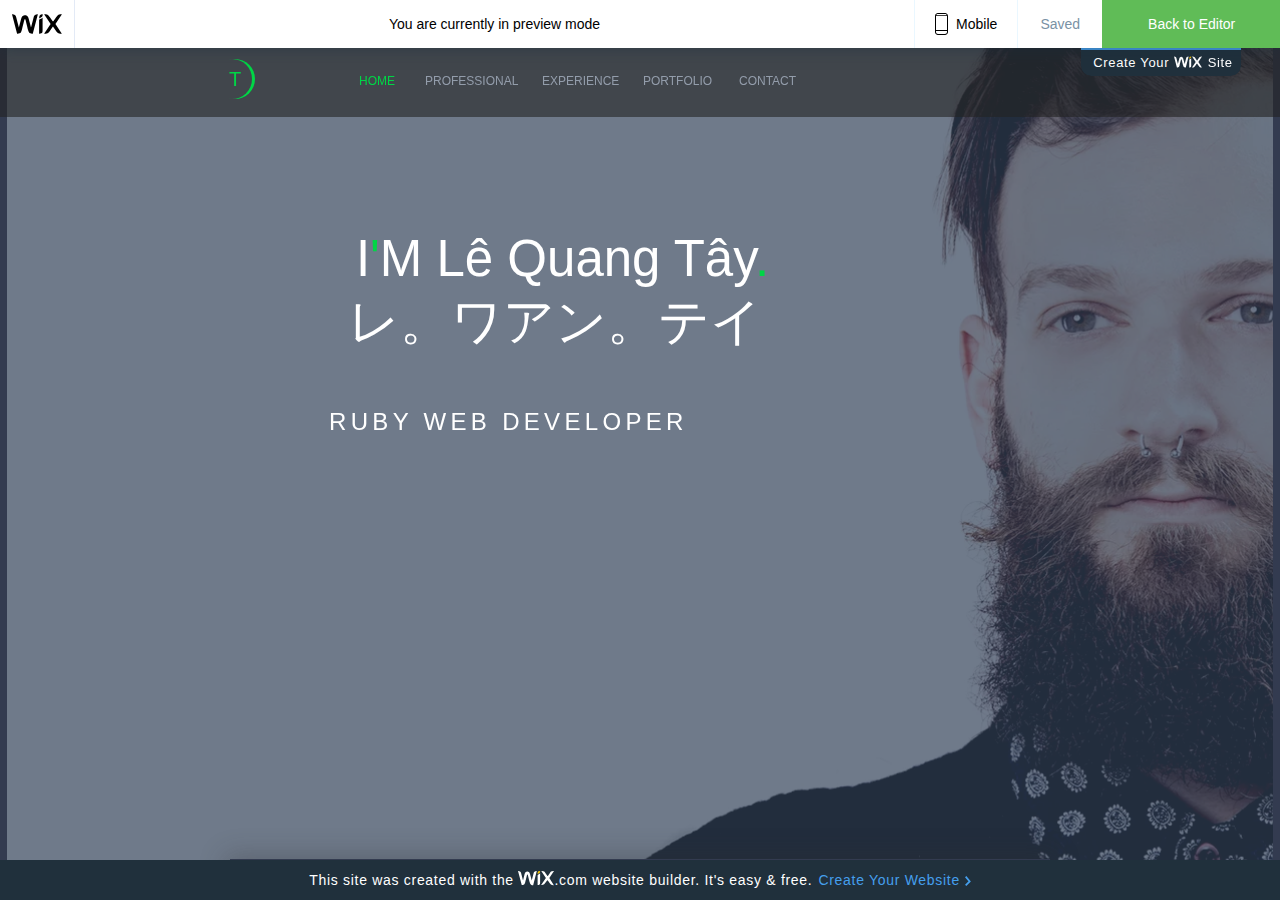
==== index.html @ e4857261 "index-test" ====
<!DOCTYPE html>
<!-- saved from url=(0190)https://editor.wix.com/html/editor/web/renderer/edit/f2d513d7-d648-4e4e-882e-b2b41e95cfde?editorSessionId=601856BF-1066-4A94-BE6B-B940B9BEA169&metaSiteId=a2160fd1-af44-4cce-9f6b-2f048b386512 -->
<html class="no-js"><!--<![endif]--><head><meta http-equiv="Content-Type" content="text/html; charset=UTF-8">
    
    <title>Wix Website Editor</title>
    <meta http-equiv="X-UA-Compatible" content="IE=Edge">
    <meta http-equiv="Cache-Control" content="no-cache">
    <meta http-equiv="X-Wix-Editor-Server" content="app-jvm-14-190.96.wixprod.net">
    
<script src="https://js-agent.newrelic.com/nr-1071.min.js"></script><script type="text/javascript" async="" src="./Wix Website Editor_files/_Incapsula_Resource"></script><script type="text/javascript" async="" src="https://ssl.google-analytics.com/ga.js"></script><script type="text/javascript">(window.NREUM||(NREUM={})).loader_config={xpid:"VgUDU15ACQoGUlJUAQ=="};window.NREUM||(NREUM={}),__nr_require=function(t,n,e){function r(e){if(!n[e]){var o=n[e]={exports:{}};t[e][0].call(o.exports,function(n){var o=t[e][1][n];return r(o||n)},o,o.exports)}return n[e].exports}if("function"==typeof __nr_require)return __nr_require;for(var o=0;o<e.length;o++)r(e[o]);return r}({1:[function(t,n,e){function r(t){try{s.console&&console.log(t)}catch(n){}}var o,i=t("ee"),a=t(15),s={};try{o=localStorage.getItem("__nr_flags").split(","),console&&"function"==typeof console.log&&(s.console=!0,o.indexOf("dev")!==-1&&(s.dev=!0),o.indexOf("nr_dev")!==-1&&(s.nrDev=!0))}catch(c){}s.nrDev&&i.on("internal-error",function(t){r(t.stack)}),s.dev&&i.on("fn-err",function(t,n,e){r(e.stack)}),s.dev&&(r("NR AGENT IN DEVELOPMENT MODE"),r("flags: "+a(s,function(t,n){return t}).join(", ")))},{}],2:[function(t,n,e){function r(t,n,e,r,s){try{p?p-=1:o(s||new UncaughtException(t,n,e),!0)}catch(f){try{i("ierr",[f,c.now(),!0])}catch(d){}}return"function"==typeof u&&u.apply(this,a(arguments))}function UncaughtException(t,n,e){this.message=t||"Uncaught error with no additional information",this.sourceURL=n,this.line=e}function o(t,n){var e=n?null:c.now();i("err",[t,e])}var i=t("handle"),a=t(16),s=t("ee"),c=t("loader"),f=t("gos"),u=window.onerror,d=!1,l="nr@seenError",p=0;c.features.err=!0,t(1),window.onerror=r;try{throw new Error}catch(h){"stack"in h&&(t(8),t(7),"addEventListener"in window&&t(5),c.xhrWrappable&&t(9),d=!0)}s.on("fn-start",function(t,n,e){d&&(p+=1)}),s.on("fn-err",function(t,n,e){d&&!e[l]&&(f(e,l,function(){return!0}),this.thrown=!0,o(e))}),s.on("fn-end",function(){d&&!this.thrown&&p>0&&(p-=1)}),s.on("internal-error",function(t){i("ierr",[t,c.now(),!0])})},{}],3:[function(t,n,e){t("loader").features.ins=!0},{}],4:[function(t,n,e){function r(t){}if(window.performance&&window.performance.timing&&window.performance.getEntriesByType){var o=t("ee"),i=t("handle"),a=t(8),s=t(7),c="learResourceTimings",f="addEventListener",u="resourcetimingbufferfull",d="bstResource",l="resource",p="-start",h="-end",m="fn"+p,w="fn"+h,v="bstTimer",y="pushState",g=t("loader");g.features.stn=!0,t(6);var b=NREUM.o.EV;o.on(m,function(t,n){var e=t[0];e instanceof b&&(this.bstStart=g.now())}),o.on(w,function(t,n){var e=t[0];e instanceof b&&i("bst",[e,n,this.bstStart,g.now()])}),a.on(m,function(t,n,e){this.bstStart=g.now(),this.bstType=e}),a.on(w,function(t,n){i(v,[n,this.bstStart,g.now(),this.bstType])}),s.on(m,function(){this.bstStart=g.now()}),s.on(w,function(t,n){i(v,[n,this.bstStart,g.now(),"requestAnimationFrame"])}),o.on(y+p,function(t){this.time=g.now(),this.startPath=location.pathname+location.hash}),o.on(y+h,function(t){i("bstHist",[location.pathname+location.hash,this.startPath,this.time])}),f in window.performance&&(window.performance["c"+c]?window.performance[f](u,function(t){i(d,[window.performance.getEntriesByType(l)]),window.performance["c"+c]()},!1):window.performance[f]("webkit"+u,function(t){i(d,[window.performance.getEntriesByType(l)]),window.performance["webkitC"+c]()},!1)),document[f]("scroll",r,{passive:!0}),document[f]("keypress",r,!1),document[f]("click",r,!1)}},{}],5:[function(t,n,e){function r(t){for(var n=t;n&&!n.hasOwnProperty(u);)n=Object.getPrototypeOf(n);n&&o(n)}function o(t){s.inPlace(t,[u,d],"-",i)}function i(t,n){return t[1]}var a=t("ee").get("events"),s=t(18)(a,!0),c=t("gos"),f=XMLHttpRequest,u="addEventListener",d="removeEventListener";n.exports=a,"getPrototypeOf"in Object?(r(document),r(window),r(f.prototype)):f.prototype.hasOwnProperty(u)&&(o(window),o(f.prototype)),a.on(u+"-start",function(t,n){var e=t[1],r=c(e,"nr@wrapped",function(){function t(){if("function"==typeof e.handleEvent)return e.handleEvent.apply(e,arguments)}var n={object:t,"function":e}[typeof e];return n?s(n,"fn-",null,n.name||"anonymous"):e});this.wrapped=t[1]=r}),a.on(d+"-start",function(t){t[1]=this.wrapped||t[1]})},{}],6:[function(t,n,e){var r=t("ee").get("history"),o=t(18)(r);n.exports=r,o.inPlace(window.history,["pushState","replaceState"],"-")},{}],7:[function(t,n,e){var r=t("ee").get("raf"),o=t(18)(r),i="equestAnimationFrame";n.exports=r,o.inPlace(window,["r"+i,"mozR"+i,"webkitR"+i,"msR"+i],"raf-"),r.on("raf-start",function(t){t[0]=o(t[0],"fn-")})},{}],8:[function(t,n,e){function r(t,n,e){t[0]=a(t[0],"fn-",null,e)}function o(t,n,e){this.method=e,this.timerDuration=isNaN(t[1])?0:+t[1],t[0]=a(t[0],"fn-",this,e)}var i=t("ee").get("timer"),a=t(18)(i),s="setTimeout",c="setInterval",f="clearTimeout",u="-start",d="-";n.exports=i,a.inPlace(window,[s,"setImmediate"],s+d),a.inPlace(window,[c],c+d),a.inPlace(window,[f,"clearImmediate"],f+d),i.on(c+u,r),i.on(s+u,o)},{}],9:[function(t,n,e){function r(t,n){d.inPlace(n,["onreadystatechange"],"fn-",s)}function o(){var t=this,n=u.context(t);t.readyState>3&&!n.resolved&&(n.resolved=!0,u.emit("xhr-resolved",[],t)),d.inPlace(t,y,"fn-",s)}function i(t){g.push(t),h&&(x?x.then(a):w?w(a):(E=-E,O.data=E))}function a(){for(var t=0;t<g.length;t++)r([],g[t]);g.length&&(g=[])}function s(t,n){return n}function c(t,n){for(var e in t)n[e]=t[e];return n}t(5);var f=t("ee"),u=f.get("xhr"),d=t(18)(u),l=NREUM.o,p=l.XHR,h=l.MO,m=l.PR,w=l.SI,v="readystatechange",y=["onload","onerror","onabort","onloadstart","onloadend","onprogress","ontimeout"],g=[];n.exports=u;var b=window.XMLHttpRequest=function(t){var n=new p(t);try{u.emit("new-xhr",[n],n),n.addEventListener(v,o,!1)}catch(e){try{u.emit("internal-error",[e])}catch(r){}}return n};if(c(p,b),b.prototype=p.prototype,d.inPlace(b.prototype,["open","send"],"-xhr-",s),u.on("send-xhr-start",function(t,n){r(t,n),i(n)}),u.on("open-xhr-start",r),h){var x=m&&m.resolve();if(!w&&!m){var E=1,O=document.createTextNode(E);new h(a).observe(O,{characterData:!0})}}else f.on("fn-end",function(t){t[0]&&t[0].type===v||a()})},{}],10:[function(t,n,e){function r(t){var n=this.params,e=this.metrics;if(!this.ended){this.ended=!0;for(var r=0;r<d;r++)t.removeEventListener(u[r],this.listener,!1);if(!n.aborted){if(e.duration=a.now()-this.startTime,4===t.readyState){n.status=t.status;var i=o(t,this.lastSize);if(i&&(e.rxSize=i),this.sameOrigin){var c=t.getResponseHeader("X-NewRelic-App-Data");c&&(n.cat=c.split(", ").pop())}}else n.status=0;e.cbTime=this.cbTime,f.emit("xhr-done",[t],t),s("xhr",[n,e,this.startTime])}}}function o(t,n){var e=t.responseType;if("json"===e&&null!==n)return n;var r="arraybuffer"===e||"blob"===e||"json"===e?t.response:t.responseText;return h(r)}function i(t,n){var e=c(n),r=t.params;r.host=e.hostname+":"+e.port,r.pathname=e.pathname,t.sameOrigin=e.sameOrigin}var a=t("loader");if(a.xhrWrappable){var s=t("handle"),c=t(11),f=t("ee"),u=["load","error","abort","timeout"],d=u.length,l=t("id"),p=t(14),h=t(13),m=window.XMLHttpRequest;a.features.xhr=!0,t(9),f.on("new-xhr",function(t){var n=this;n.totalCbs=0,n.called=0,n.cbTime=0,n.end=r,n.ended=!1,n.xhrGuids={},n.lastSize=null,p&&(p>34||p<10)||window.opera||t.addEventListener("progress",function(t){n.lastSize=t.loaded},!1)}),f.on("open-xhr-start",function(t){this.params={method:t[0]},i(this,t[1]),this.metrics={}}),f.on("open-xhr-end",function(t,n){"loader_config"in NREUM&&"xpid"in NREUM.loader_config&&this.sameOrigin&&n.setRequestHeader("X-NewRelic-ID",NREUM.loader_config.xpid)}),f.on("send-xhr-start",function(t,n){var e=this.metrics,r=t[0],o=this;if(e&&r){var i=h(r);i&&(e.txSize=i)}this.startTime=a.now(),this.listener=function(t){try{"abort"===t.type&&(o.params.aborted=!0),("load"!==t.type||o.called===o.totalCbs&&(o.onloadCalled||"function"!=typeof n.onload))&&o.end(n)}catch(e){try{f.emit("internal-error",[e])}catch(r){}}};for(var s=0;s<d;s++)n.addEventListener(u[s],this.listener,!1)}),f.on("xhr-cb-time",function(t,n,e){this.cbTime+=t,n?this.onloadCalled=!0:this.called+=1,this.called!==this.totalCbs||!this.onloadCalled&&"function"==typeof e.onload||this.end(e)}),f.on("xhr-load-added",function(t,n){var e=""+l(t)+!!n;this.xhrGuids&&!this.xhrGuids[e]&&(this.xhrGuids[e]=!0,this.totalCbs+=1)}),f.on("xhr-load-removed",function(t,n){var e=""+l(t)+!!n;this.xhrGuids&&this.xhrGuids[e]&&(delete this.xhrGuids[e],this.totalCbs-=1)}),f.on("addEventListener-end",function(t,n){n instanceof m&&"load"===t[0]&&f.emit("xhr-load-added",[t[1],t[2]],n)}),f.on("removeEventListener-end",function(t,n){n instanceof m&&"load"===t[0]&&f.emit("xhr-load-removed",[t[1],t[2]],n)}),f.on("fn-start",function(t,n,e){n instanceof m&&("onload"===e&&(this.onload=!0),("load"===(t[0]&&t[0].type)||this.onload)&&(this.xhrCbStart=a.now()))}),f.on("fn-end",function(t,n){this.xhrCbStart&&f.emit("xhr-cb-time",[a.now()-this.xhrCbStart,this.onload,n],n)})}},{}],11:[function(t,n,e){n.exports=function(t){var n=document.createElement("a"),e=window.location,r={};n.href=t,r.port=n.port;var o=n.href.split("://");!r.port&&o[1]&&(r.port=o[1].split("/")[0].split("@").pop().split(":")[1]),r.port&&"0"!==r.port||(r.port="https"===o[0]?"443":"80"),r.hostname=n.hostname||e.hostname,r.pathname=n.pathname,r.protocol=o[0],"/"!==r.pathname.charAt(0)&&(r.pathname="/"+r.pathname);var i=!n.protocol||":"===n.protocol||n.protocol===e.protocol,a=n.hostname===document.domain&&n.port===e.port;return r.sameOrigin=i&&(!n.hostname||a),r}},{}],12:[function(t,n,e){function r(){}function o(t,n,e){return function(){return i(t,[f.now()].concat(s(arguments)),n?null:this,e),n?void 0:this}}var i=t("handle"),a=t(15),s=t(16),c=t("ee").get("tracer"),f=t("loader"),u=NREUM;"undefined"==typeof window.newrelic&&(newrelic=u);var d=["setPageViewName","setCustomAttribute","setErrorHandler","finished","addToTrace","inlineHit","addRelease"],l="api-",p=l+"ixn-";a(d,function(t,n){u[n]=o(l+n,!0,"api")}),u.addPageAction=o(l+"addPageAction",!0),u.setCurrentRouteName=o(l+"routeName",!0),n.exports=newrelic,u.interaction=function(){return(new r).get()};var h=r.prototype={createTracer:function(t,n){var e={},r=this,o="function"==typeof n;return i(p+"tracer",[f.now(),t,e],r),function(){if(c.emit((o?"":"no-")+"fn-start",[f.now(),r,o],e),o)try{return n.apply(this,arguments)}catch(t){throw c.emit("fn-err",[arguments,this,t],e),t}finally{c.emit("fn-end",[f.now()],e)}}}};a("setName,setAttribute,save,ignore,onEnd,getContext,end,get".split(","),function(t,n){h[n]=o(p+n)}),newrelic.noticeError=function(t){"string"==typeof t&&(t=new Error(t)),i("err",[t,f.now()])}},{}],13:[function(t,n,e){n.exports=function(t){if("string"==typeof t&&t.length)return t.length;if("object"==typeof t){if("undefined"!=typeof ArrayBuffer&&t instanceof ArrayBuffer&&t.byteLength)return t.byteLength;if("undefined"!=typeof Blob&&t instanceof Blob&&t.size)return t.size;if(!("undefined"!=typeof FormData&&t instanceof FormData))try{return JSON.stringify(t).length}catch(n){return}}}},{}],14:[function(t,n,e){var r=0,o=navigator.userAgent.match(/Firefox[\/\s](\d+\.\d+)/);o&&(r=+o[1]),n.exports=r},{}],15:[function(t,n,e){function r(t,n){var e=[],r="",i=0;for(r in t)o.call(t,r)&&(e[i]=n(r,t[r]),i+=1);return e}var o=Object.prototype.hasOwnProperty;n.exports=r},{}],16:[function(t,n,e){function r(t,n,e){n||(n=0),"undefined"==typeof e&&(e=t?t.length:0);for(var r=-1,o=e-n||0,i=Array(o<0?0:o);++r<o;)i[r]=t[n+r];return i}n.exports=r},{}],17:[function(t,n,e){n.exports={exists:"undefined"!=typeof window.performance&&window.performance.timing&&"undefined"!=typeof window.performance.timing.navigationStart}},{}],18:[function(t,n,e){function r(t){return!(t&&t instanceof Function&&t.apply&&!t[a])}var o=t("ee"),i=t(16),a="nr@original",s=Object.prototype.hasOwnProperty,c=!1;n.exports=function(t,n){function e(t,n,e,o){function nrWrapper(){var r,a,s,c;try{a=this,r=i(arguments),s="function"==typeof e?e(r,a):e||{}}catch(f){l([f,"",[r,a,o],s])}u(n+"start",[r,a,o],s);try{return c=t.apply(a,r)}catch(d){throw u(n+"err",[r,a,d],s),d}finally{u(n+"end",[r,a,c],s)}}return r(t)?t:(n||(n=""),nrWrapper[a]=t,d(t,nrWrapper),nrWrapper)}function f(t,n,o,i){o||(o="");var a,s,c,f="-"===o.charAt(0);for(c=0;c<n.length;c++)s=n[c],a=t[s],r(a)||(t[s]=e(a,f?s+o:o,i,s))}function u(e,r,o){if(!c||n){var i=c;c=!0;try{t.emit(e,r,o,n)}catch(a){l([a,e,r,o])}c=i}}function d(t,n){if(Object.defineProperty&&Object.keys)try{var e=Object.keys(t);return e.forEach(function(e){Object.defineProperty(n,e,{get:function(){return t[e]},set:function(n){return t[e]=n,n}})}),n}catch(r){l([r])}for(var o in t)s.call(t,o)&&(n[o]=t[o]);return n}function l(n){try{t.emit("internal-error",n)}catch(e){}}return t||(t=o),e.inPlace=f,e.flag=a,e}},{}],ee:[function(t,n,e){function r(){}function o(t){function n(t){return t&&t instanceof r?t:t?c(t,s,i):i()}function e(e,r,o,i){if(!l.aborted||i){t&&t(e,r,o);for(var a=n(o),s=h(e),c=s.length,f=0;f<c;f++)s[f].apply(a,r);var d=u[y[e]];return d&&d.push([g,e,r,a]),a}}function p(t,n){v[t]=h(t).concat(n)}function h(t){return v[t]||[]}function m(t){return d[t]=d[t]||o(e)}function w(t,n){f(t,function(t,e){n=n||"feature",y[e]=n,n in u||(u[n]=[])})}var v={},y={},g={on:p,emit:e,get:m,listeners:h,context:n,buffer:w,abort:a,aborted:!1};return g}function i(){return new r}function a(){(u.api||u.feature)&&(l.aborted=!0,u=l.backlog={})}var s="nr@context",c=t("gos"),f=t(15),u={},d={},l=n.exports=o();l.backlog=u},{}],gos:[function(t,n,e){function r(t,n,e){if(o.call(t,n))return t[n];var r=e();if(Object.defineProperty&&Object.keys)try{return Object.defineProperty(t,n,{value:r,writable:!0,enumerable:!1}),r}catch(i){}return t[n]=r,r}var o=Object.prototype.hasOwnProperty;n.exports=r},{}],handle:[function(t,n,e){function r(t,n,e,r){o.buffer([t],r),o.emit(t,n,e)}var o=t("ee").get("handle");n.exports=r,r.ee=o},{}],id:[function(t,n,e){function r(t){var n=typeof t;return!t||"object"!==n&&"function"!==n?-1:t===window?0:a(t,i,function(){return o++})}var o=1,i="nr@id",a=t("gos");n.exports=r},{}],loader:[function(t,n,e){function r(){if(!x++){var t=b.info=NREUM.info,n=l.getElementsByTagName("script")[0];if(setTimeout(u.abort,3e4),!(t&&t.licenseKey&&t.applicationID&&n))return u.abort();f(y,function(n,e){t[n]||(t[n]=e)}),c("mark",["onload",a()+b.offset],null,"api");var e=l.createElement("script");e.src="https://"+t.agent,n.parentNode.insertBefore(e,n)}}function o(){"complete"===l.readyState&&i()}function i(){c("mark",["domContent",a()+b.offset],null,"api")}function a(){return E.exists&&performance.now?Math.round(performance.now()):(s=Math.max((new Date).getTime(),s))-b.offset}var s=(new Date).getTime(),c=t("handle"),f=t(15),u=t("ee"),d=window,l=d.document,p="addEventListener",h="attachEvent",m=d.XMLHttpRequest,w=m&&m.prototype;NREUM.o={ST:setTimeout,SI:d.setImmediate,CT:clearTimeout,XHR:m,REQ:d.Request,EV:d.Event,PR:d.Promise,MO:d.MutationObserver};var v=""+location,y={beacon:"bam.nr-data.net",errorBeacon:"bam.nr-data.net",agent:"js-agent.newrelic.com/nr-1071.min.js"},g=m&&w&&w[p]&&!/CriOS/.test(navigator.userAgent),b=n.exports={offset:s,now:a,origin:v,features:{},xhrWrappable:g};t(12),l[p]?(l[p]("DOMContentLoaded",i,!1),d[p]("load",r,!1)):(l[h]("onreadystatechange",o),d[h]("onload",r)),c("mark",["firstbyte",s],null,"api");var x=0,E=t(17)},{}]},{},["loader",2,10,4,3]);</script>
    <link rel="icon" type="image/png" href="https://static.parastorage.com/services/core/2.1229.79/images/mobile/editorMobile/favicon.ico">
    <script src="./Wix Website Editor_files/raven.min.js" crossorigin="anonymous"></script>
<script>Raven.config('https://4d1e0b01a809422482353702d318fae6@sentry.io/262640').install();</script>

    <script type="text/javascript">
    (function () {
        var appName = 'santa-editor';
        window.fedops = window.fedops || {};
        window.fedops.apps = window.fedops.apps || {};
        window.fedops.apps[appName] = { startLoadTime: window.performance && window.performance.now && window.performance.now() };
        window.fedops.sessionId = 'xxxxxxxx-xxxx-4xxx-yxxx-xxxxxxxxxxxx'.replace(/[xy]/g, function(c) { var r = Math.random()*16|0, v = c == 'x' ? r : (r&0x3|0x8); return v.toString(16); });
        (new Image()).src = '//frog.wix.com/fed?appName=' + appName + '&src=72&evid=14&session_id=' + window.fedops.sessionId;
    })();
</script>

    <!-- STYLES -->
        <link rel="stylesheet" href="./Wix Website Editor_files/editor.css" type="text/css">
    
    <script type="text/javascript">
           var editorModel =  {"siteHeader":{"id":"f2d513d7-d648-4e4e-882e-b2b41e95cfde","userId":"a393d19d-0ac3-4082-a6c4-684debfd74ab","revision":32,"version":1515123031186,"applicationType":"HtmlWeb","documentType":"document","published":true,"pageIdList":{"masterPageJsonFileName":"a393d1_b9f102933d23d57472ea77029531e93a_29.json","topology":["https:\/\/static.wix.com\/sites\/{filename}.z?v=3","https:\/\/fallback.wix.com\/wix-html-editor-pages-webapp\/page\/{filename}?v=3"],"pages":[{"pageId":"dndyv","title":"Fullscreen Page","pageJsonFileName":"a393d1_c22ac5f50f54e2a72206282590caad69_1.json"},{"pageId":"ihge1","title":"PORTFOLIO","pageJsonFileName":"a393d1_fbdcd31e79cec5770a7dd90a7950e348_1.json"},{"pageId":"c1dmp","title":"HOME","pageJsonFileName":"a393d1_96c9fe722b802bb4be9fa3b746b08839_29.json"}]},"originalTemplateId":"dc2a3605-d782-456d-b46a-9c1f726975bd"},"metaSiteId":"a2160fd1-af44-4cce-9f6b-2f048b386512","mode":"nodebug","selenium":false,"firstSave":false,"serviceMappings":{"2":{"idInMetaSite":2,"idInApp":"f2d513d7-d648-4e4e-882e-b2b41e95cfde","applicationType":"HtmlWeb"}},"metaSiteData":{"siteName":"mysite","title":"","favicon":"","metaTags":[{"name":"description","value":"","property":false},{"name":"fb_admins_meta_tag","value":"","property":false},{"name":"keywords","value":"","property":false}],"thumbnail":"","premiumFeatures":[],"indexable":true,"suppressTrackingCookies":false,"adaptiveMobileOn":true,"externalUriMappings":[]},"publicUrl":"https:\/\/lequangtay.wixsite.com\/mysite","relativeWixUri":"\/mysite","editorSessionId":"601856BF-1066-4A94-BE6B-B940B9BEA169","usedMetaSiteNames":["mysite"],"runningExperiments":{"se_music_add_panel_2":"new","specs.wos.displayEtpas":"false","se_mobileMagicLayout":"txtA_tooltip","se_expandAppMarketAfterPublish":"new","se_wixVideo_addPanel_Compact":"new","se_addColumnConnect":"new","showConcurrentAutosaveDialog":"new","se_wixBooking_UpgradeLink":"old","se_grid":"new","se_storesNewAddPanel":"new","enhancedMobileTextSettings":"new","reportFrameRate":"new","se_gfpp_indications":"new","se_wPhotoSvgFiltersV2":"new","se_showTextOnDragAnchors":"new","se_mobileHiddenItemsCounter":"new","WixStoresLaunch":"new","se_addFileUploaderConnect":"new","gfppUpgradeTooltip":"new","se_appMarketLabels":"add_apps","se_1stTimeMobileManualMode":"new","se_newDevModeWelcome":"new","se_a11y":"new","changeMyUploadOrder":"new","se_autosaveInterval":"config10","se_accessibilityPanel":"new","se_video_add_panel":"new","se_mobileLeftBarNotCollapsed":"new","se_seoWizard":"new","se_autosaveActionCount":"config7","se_ecom_galleries_settings2":"new","se_fileUploader":"new","se_fedopsLogger":"new","newBlogIntegration":"new","newPagesPanel":"new","se_unpackTextReportOnTextHeightChange":"new","se_useDealerAsCampaignEndpoint":"new","se_addConnectButtonToTpaGalleries":"new","newPublishPanel":"new","se_saveAfterAutosaveCount":"config5","enableNewWixAds":"new","se_wixBooking_v2":"new","specs.wos.displayOldBlog":"false","newTopBar":"new","se_unpackTextRemoveHandles":"new","se_hoverbox":"new","se_firstTimeBackFromPreview":"config3","se_platform1":"new","se_addPanelSocialVideo":"new","se_blogLikeCounters":"new","dpages":"new","developerModeToggle":"new","specs.wos.PrefetchBusinessManager":"true","se_mobileBgFixed":"new","se_qab":"new","se_appMarketIcons":"icon3","se_animateReAddMobileItem":"new","se_multiColumns":"new","se_htmlCompHttpsInfo":"new","specs.wos.editorHeader":"false","se_video_help_top_bar":"new","specs.wos.displayHotels":"false","mobileHeaderRecommendedHeight":"new","headingTags":"new","sv_horizontalContactFormSkin":"new","se_addStripConnect":"new","addPanelRepeater":"new","se_toolbarVisibility":"new","se_addSocialVideoPlayerConnect":"new","se_pro_gallery_label":"new","se_cssDesignPanels":"new","specs.wixCode.LiveDataToggle":"true","specs.wos.DisplayVideo":"false","se_obMigrationFlow":"new","se_tpaAddPanelStyles":"new","se_tpaProvisionOnAdd":"old","se_gradualReorderOnSave":"new","mobileHeaderBehaviors":"new","se_autosaveUI":"new","wixBookingsButton":"new","se_removeNestedStyles":"new"},"languageCode":"en","metaSiteTemplate":false,"siteMetaData":{"preloader":{"uri":"","enabled":false},"contactInfo":{"companyName":"","phone":"","fax":"","email":"","address":""},"hasMobileStructure":false,"quickActions":{"socialLinks":[],"colorScheme":"dark","configuration":{"quickActionsMenuEnabled":false,"navigationMenuEnabled":true,"phoneEnabled":false,"emailEnabled":false,"addressEnabled":false,"socialLinksEnabled":false}},"headTags":""},"previewUrl":"https:\/\/editor.wix.com\/html\/editor\/web\/renderer\/render\/document\/f2d513d7-d648-4e4e-882e-b2b41e95cfde?metaSiteId=a2160fd1-af44-4cce-9f6b-2f048b386512&editorSessionId=601856BF-1066-4A94-BE6B-B940B9BEA169","permissionsInfo":{"loggedInUserId":"a393d19d-0ac3-4082-a6c4-684debfd74ab","ownerId":"a393d19d-0ac3-4082-a6c4-684debfd74ab","loggedInUserRoles":[{"role":"owner"}]},"geo":"VNM","metaSiteFlags":["UrlMigrated","UseHttps"]};            var serviceTopology = {"scriptsLocationMap":{"santa-editor":"https://static.parastorage.com/services/santa-editor/1.1702.18","platform-integration-testkit-agent":"https://static.parastorage.com/services/platform-integration-testkit-agent/1.12.0","dbsm-viewer-app":"https://static.parastorage.com/services/dbsm-viewer-app/1.191.0","dealer-cms-translations":"https://static.parastorage.com/services/dealer-cms-translations/1.324.0","wix-music-embed":"https://static.parastorage.com/services/wix-music-embed/1.26.0","santa-resources":"https://static.parastorage.com/services/santa-resources/1.2.0","wixapps":"https://static.parastorage.com/services/wixapps/2.486.0","js-platform-editor-sdk":"https://static.parastorage.com/services/js-platform-editor-sdk/1.104.0","ecommerce":"https://static.parastorage.com/services/ecommerce/1.203.0","dbsm-editor-app":"https://static.parastorage.com/services/dbsm-editor-app/1.373.0","santa-platform-apps-container":"https://static.parastorage.com/services/santa-platform-apps-container/1.21.0","langs":"https://static.parastorage.com/services/langs/2.577.0","semi-native-sdk":"https://static.parastorage.com/services/semi-native-sdk/1.7.0","automation":"https://static.parastorage.com/services/automation/1.23.0","wix-code-editor-app":"https://static.parastorage.com/services/wix-code-editor-app/1.107.0","web":"https://static.parastorage.com/services/web/2.1229.79","sitemembers":"https://static.parastorage.com/services/sm-js-sdk/1.31.0","js-wixcode-sdk":"https://static.parastorage.com/services/js-wixcode-sdk/1.201.0","tpa":"https://static.parastorage.com/services/tpa/2.1064.0","wix-form-builder":"https://static.parastorage.com/services/wix-form-builder/1.110.0","wix-code-platform":"https://static.parastorage.com/services/wix-code-platform/1.28.0","santa":"https://static.parastorage.com/services/santa/1.2658.25","skins":"https://static.parastorage.com/services/skins/2.1229.79","multilingual-onboarding":"https://static.parastorage.com/services/multilingual-onboarding/1.4.0","media-gallery-g5":"https://static.parastorage.com/services/media-gallery-g5/1.508.0","core":"https://static.parastorage.com/services/core/2.1229.79","santa-langs":"https://static.parastorage.com/services/santa-langs/1.876.0","santa-members-viewer-app":"https://static.parastorage.com/services/santa-members-viewer-app/1.41.0","ck-editor":"https://static.parastorage.com/services/ck-editor/1.87.3","wixmp-sdk":"https://static.parastorage.com/services/wixmp-sdk/1.16.0","bootstrap":"https://static.parastorage.com/services/bootstrap/2.1229.79","js-platform-apps-configuration":"https://static.parastorage.com/services/js-platform-apps-configuration/1.7.0","santa-members-editor-app":"https://static.parastorage.com/services/santa-members-editor-app/1.99.0","tpa-gfpp-data":"https://static.parastorage.com/services/tpa-gfpp-data/1.134.0"},"serverName":"wix.com","htmlComponentServer":"https://0.htmlcomponentservice.com","appStoreUrl":"https://editor.wix.com/wix-apps","screenshotServiceUrl":"https://screenshoter.wixpress.com/v1/screenshots","baseDomain":"wix.com","staticHTMLComponentUrl":"https://static.filesusr.com/","scriptsDomainUrl":"https://static.parastorage.com/","basePublicUrl":"https://www.wix.com/","editorPageStoreUrl":"https://fallback.wix.com/wix-html-editor-pages-webapp/page","directStaticServerUrl":"https://static.96.wix.com/","editorServerName":"app-jvm-14-190.96.wixprod.net","locationStaticServerUrl":"https://static.96.wix.com/","publicPageStoreUrl":"https://publicorigin.wix.com/wix-public-html-renderer/page","publicStaticsUrl":"//static.parastorage.com/services/wix-public/1.235.0/","publicStaticBaseUri":"//static.parastorage.com/services/wix-public/1.235.0/","autoSaveUrl":"https://editor.wix.com/html/autosave/","appMarketEditorApiUrl":"https://editor.wix.com/_api/app-market-api/apps","appMarketEditorNewUrl":"https://editor.wix.com/wix-app-market/editor","appMarketEditorUrl":"https://editor.wix.com/app-market-editor","biServerUrl":"https://frog.wix.com","blobUrl":"https://static.parastorage.com/wix_blob","commonServicesUrl":"https://api.wix.com/common-services","createFacebookUrl":"https://www.wix.com/create/website/html/facebook/fb/1","createMobileUrl":"https://meditor.wix.com/site/add/","createWebsiteUrl":"https://www.wix.com/create/website/all/all/web","dashboardServiceUrl":"https://dashboard.wix.com/wix-dashboard","dashboardUrl":"https://www.wix.com/create/my-account","developerMode":false,"digitalGoodsServerUrl":"https://dgs.wixapps.net/","ecommerceCheckoutUrl":"https://www.safer-checkout.com/","ecommerceStoreManagerUrl":"https://editor.wix.com/ecommerce","editorAssetsBaseUrl":"https://editorassets.parastorage.com/","editorServerRoot":"https://editor.wix.com/html/editor/web","editorServerRootFB":"https://editor.wix.com/html/editor/fb","emailServer":"https://assets.wix.com/common-services/notification/invoke","floggerUrl":"https://frog.wix.com","helpServer":"https://lc.wix.com/support/main/html5","htmlEditorRootUrl":"https://editor.wix.com/html/editor","locationBaseDomain":"96.wix.com","locationStaticServerRootUrl":"https://static.96.wix.com","mediaGalleryBaseUrl":"https://editor.wix.com/_partials/media-gallery-ng/0.352.0/","mediaGalleryBaseUrlB":"https://editor.wix.com/_partials/media-gallery-ng/0.352.0/","mediaGalleryG5BaseUrl":"https://editor.wix.com/_partials/media-gallery-g5/1.508.0/","mediaGalleryG5StaticBaseUrl":"//static.parastorage.com/services/media-gallery-g5/1.508.0/","mediaGalleryStaticBaseUrl":"//static.parastorage.com/services/media-gallery-ng/0.352.0/","mediaGalleryStaticBaseUrlB":"//static.parastorage.com/services/media-gallery-ng/0.352.0/","mediaManagerUrl":"https://editor.wix.com/_partials/media-gallery-g5/1.508.0/","mediaRootUrl":"https://static.wixstatic.com/","mediaServerRoot":"wix.com","nestedComponentsMapUrl":"","premiumServerUrl":"https://premium.wix.com","premiumStateApiUrl":"https://editor.wix.com/_api/wix/getTpaPremiumState","productionMode":true,"siteMembersUrl":"https://users.wix.com/wix-sm","staticAudioUrl":"https://music.wixstatic.com/mp3","staticDocsUrl":"https://docs.wixstatic.com/ugd","staticMediaUrl":"https://static.wixstatic.com/media","staticServerFallbackUrl":"https://static.parastorage.com/","staticServerUrl":"https://static.wix.com/","staticVideoUrl":"https://video.wixstatic.com/","wixCloudBaseDomain":"wix-code.com","wixCloudEditorBaseUrl":"https://editor.wix.com/wix-code-ide-server","wixCloudSiteExtensionsServiceUrl":"https://editor.wix.com/wix-code-service","wixCloudMonitoringHubUrl":"https://editor.wix.com/_api/cloud-monitoring-hub","staticVideoHeadRequestUrl":"https://storage.googleapis.com/video.wixstatic.com","wixStoresMigrationServiceUrl":"https://editor.wix.com/_api/wix-ecommerce-migration-web/","feedbackServiceUrl":"https://editor.wix.com/_api/feedback-server","salesSystemResolverUrl":"https://editor.wix.com/_api/wix/salesSystemResolver","dealerUrl":"https://editor.wix.com/_api/wix-dealer-integration-webapp","mediaUploadServerUrl":"https://files.wix.com/","adaptiveVideoDomain":"https://files.wix.com/","businessManagerUrl":"https://wix.com/dashboard"}; 
            var debugMode = "nodebug";
                                    var siteId = 'f2d513d7-d648-4e4e-882e-b2b41e95cfde';
            
            var siteHeader = {"id":"f2d513d7-d648-4e4e-882e-b2b41e95cfde","userId":"a393d19d-0ac3-4082-a6c4-684debfd74ab","revision":32,"version":1515123031186,"applicationType":"HtmlWeb","documentType":"document","published":true,"pageIdList":{"masterPageJsonFileName":"a393d1_b9f102933d23d57472ea77029531e93a_29.json","topology":["https://static.wix.com/sites/{filename}.z?v=3","https://fallback.wix.com/wix-html-editor-pages-webapp/page/{filename}?v=3"],"pages":[{"pageId":"dndyv","title":"Fullscreen Page","pageJsonFileName":"a393d1_c22ac5f50f54e2a72206282590caad69_1.json"},{"pageId":"ihge1","title":"PORTFOLIO","pageJsonFileName":"a393d1_fbdcd31e79cec5770a7dd90a7950e348_1.json"},{"pageId":"c1dmp","title":"HOME","pageJsonFileName":"a393d1_96c9fe722b802bb4be9fa3b746b08839_29.json"}]},"originalTemplateId":"dc2a3605-d782-456d-b46a-9c1f726975bd"};
            var editorVersionsInfo = {"userOverride":"none","isEligibleForSwitch":false,"isNewUser":true};
    </script><style></style>
<script type="text/javascript" charset="utf-8" async="" data-requirecontext="_" data-requiremodule="symbols" src="./Wix Website Editor_files/symbols.min.js"></script><script type="text/javascript" charset="utf-8" async="" data-requirecontext="_" data-requiremodule="rEditor" src="./Wix Website Editor_files/rEditor.min.js"></script><script type="text/javascript" charset="utf-8" async="" data-requirecontext="_" data-requiremodule="compPanels" src="./Wix Website Editor_files/compPanels.min.js"></script><script type="text/javascript" charset="utf-8" async="" data-requirecontext="_" data-requiremodule="core" src="./Wix Website Editor_files/core.min.js"></script><script type="text/javascript" charset="utf-8" async="" data-requirecontext="_" data-requiremodule="wixStore" src="./Wix Website Editor_files/wixStore.min.js"></script><script type="text/javascript" charset="utf-8" async="" data-requirecontext="_" data-requiremodule="tpa" src="./Wix Website Editor_files/tpa.min.js"></script><script type="text/javascript" charset="utf-8" async="" data-requirecontext="_" data-requiremodule="util" src="./Wix Website Editor_files/util.min.js"></script><script type="text/javascript" charset="utf-8" async="" data-requirecontext="_" data-requiremodule="blog" src="./Wix Website Editor_files/blog.min.js"></script><script type="text/javascript" charset="utf-8" async="" data-requirecontext="_" data-requiremodule="wixBookings" src="./Wix Website Editor_files/wixBookings.min.js"></script><script type="text/javascript" charset="utf-8" async="" data-requirecontext="_" data-requiremodule="react" src="./Wix Website Editor_files/react-with-addons.min.js"></script><script type="text/javascript" charset="utf-8" async="" data-requirecontext="_" data-requiremodule="reactDOM" src="./Wix Website Editor_files/react-dom.min.js"></script><script type="text/javascript" charset="utf-8" async="" data-requirecontext="_" data-requiremodule="superAppMenuInfra" src="./Wix Website Editor_files/superAppMenuInfra.min.js"></script><script type="text/javascript" charset="utf-8" async="" data-requirecontext="_" data-requiremodule="savePublish" src="./Wix Website Editor_files/savePublish.min.js"></script><script type="text/javascript" charset="utf-8" async="" data-requirecontext="_" data-requiremodule="panels" src="./Wix Website Editor_files/panels.min.js"></script><script type="text/javascript" charset="utf-8" async="" data-requirecontext="_" data-requiremodule="experiment" src="./Wix Website Editor_files/plugins.bundle.js"></script><script type="text/javascript" charset="utf-8" async="" data-requirecontext="_" data-requiremodule="staticAssets" src="./Wix Website Editor_files/staticAssets.min.js"></script><script type="text/javascript" charset="utf-8" async="" data-requirecontext="_" data-requiremodule="textControls" src="./Wix Website Editor_files/textControls.min.js"></script><script type="text/javascript" charset="utf-8" async="" data-requirecontext="_" data-requiremodule="baseUI" src="./Wix Website Editor_files/baseUI.min.js"></script><script type="text/javascript" charset="utf-8" async="" data-requirecontext="_" data-requiremodule="uiAnimations" src="./Wix Website Editor_files/uiAnimations.min.js"></script><script type="text/javascript" charset="utf-8" async="" data-requirecontext="_" data-requiremodule="panelUtils" src="./Wix Website Editor_files/panelUtils.min.js"></script><script type="text/javascript" charset="utf-8" async="" data-requirecontext="_" data-requiremodule="mediaServices" src="./Wix Website Editor_files/mediaServices.min.js"></script><script type="text/javascript" charset="utf-8" async="" data-requirecontext="_" data-requiremodule="pms" src="./Wix Website Editor_files/PMS.js"></script><script type="text/javascript" charset="utf-8" async="" data-requirecontext="_" data-requiremodule="databaseEditor" src="./Wix Website Editor_files/databaseEditor.min.js"></script><script type="text/javascript" charset="utf-8" async="" data-requirecontext="_" data-requiremodule="gfppData" src="./Wix Website Editor_files/gfppData.min.js"></script><script type="text/javascript" charset="utf-8" async="" data-requirecontext="_" data-requiremodule="backgroundPresets" src="./Wix Website Editor_files/backgroundPresets.min.js"></script><script type="text/javascript" charset="utf-8" async="" data-requirecontext="_" data-requiremodule="styles" src="./Wix Website Editor_files/styles.min.js"></script><script type="text/javascript" charset="utf-8" async="" data-requirecontext="_" data-requiremodule="pagesMenu" src="./Wix Website Editor_files/pagesMenu.min.js"></script><script type="text/javascript" charset="utf-8" async="" data-requirecontext="_" data-requiremodule="userPreferences" src="./Wix Website Editor_files/userPreferences.min.js"></script><script type="text/javascript" charset="utf-8" async="" data-requirecontext="_" data-requiremodule="popups" src="./Wix Website Editor_files/popups.min.js"></script><script type="text/javascript" charset="utf-8" async="" data-requirecontext="_" data-requiremodule="addPanelDataConsts" src="./Wix Website Editor_files/addPanelDataConsts.min.js"></script><script type="text/javascript" charset="utf-8" async="" data-requirecontext="_" data-requiremodule="helpIds" src="./Wix Website Editor_files/helpIds.min.js"></script><script type="text/javascript" charset="utf-8" async="" data-requirecontext="_" data-requiremodule="baseUILib" src="./Wix Website Editor_files/base-ui.js"></script><script type="text/javascript" charset="utf-8" async="" data-requirecontext="_" data-requiremodule="constants" src="./Wix Website Editor_files/constants.min.js"></script><script type="text/javascript" charset="utf-8" async="" data-requirecontext="_" data-requiremodule="stateManagement" src="./Wix Website Editor_files/stateManagement.min.js"></script><script type="text/javascript" charset="utf-8" async="" data-requirecontext="_" data-requiremodule="prop-types" src="./Wix Website Editor_files/prop-types.min.js"></script><script type="text/javascript" charset="utf-8" async="" data-requirecontext="_" data-requiremodule="coreUtilsLib" src="./Wix Website Editor_files/coreUtils.js"></script><script type="text/javascript" charset="utf-8" async="" data-requirecontext="_" data-requiremodule="create-react-class" src="./Wix Website Editor_files/create-react-class.min.js"></script><script type="text/javascript" charset="utf-8" async="" data-requirecontext="_" data-requiremodule="wixmp" src="./Wix Website Editor_files/wixmp-sdk.amd.js"></script><script type="text/javascript" charset="utf-8" async="" data-requirecontext="_" data-requiremodule="wixRichText" src="./Wix Website Editor_files/bundleWixRichText.js"></script><script type="text/javascript" charset="utf-8" async="" data-requirecontext="_" data-requiremodule="higherOrderComponents" src="./Wix Website Editor_files/higherOrderComponents.min.js"></script><script type="text/javascript" charset="utf-8" async="" data-requirecontext="_" data-requiremodule="coreBi" src="./Wix Website Editor_files/coreBi.min.js"></script><script type="text/javascript" charset="utf-8" async="" data-requirecontext="_" data-requiremodule="uiConstants" src="./Wix Website Editor_files/uiConstants.min.js"></script><script type="text/javascript" charset="utf-8" async="" data-requirecontext="_" data-requiremodule="imageClientApi" src="./Wix Website Editor_files/imageClientApi.js"></script><script type="text/javascript" charset="utf-8" async="" data-requirecontext="_" data-requiremodule="boxSlideshow" src="./Wix Website Editor_files/boxSlideshow.min.js"></script><script type="text/javascript" charset="utf-8" async="" data-requirecontext="_" data-requiremodule="platform" src="./Wix Website Editor_files/platform.min.js"></script><script type="text/javascript" charset="utf-8" async="" data-requirecontext="_" data-requiremodule="reduxLibs" src="./Wix Website Editor_files/redux-libs.js"></script><script type="text/javascript" charset="utf-8" async="" data-requirecontext="_" data-requiremodule="wixImmutable" src="./Wix Website Editor_files/wixImmutable.js"></script><script type="text/javascript" charset="utf-8" async="" data-requirecontext="_" data-requiremodule="tpaGfppData" src="./Wix Website Editor_files/tpa-gfpp-data.min.js"></script><script type="text/javascript" charset="utf-8" async="" data-requirecontext="_" data-requiremodule="pmrpc" src="./Wix Website Editor_files/pm-rpc.min.js"></script><script type="text/javascript" charset="utf-8" async="" data-requirecontext="_" data-requiremodule="immutable" src="./Wix Website Editor_files/immutable.min.js"></script><script type="text/javascript" charset="utf-8" async="" data-requirecontext="_" data-requiremodule="zepto" src="./Wix Website Editor_files/zepto.min.js"></script><script type="text/javascript" charset="utf-8" async="" data-requirecontext="_" data-requiremodule="multilingual" src="./Wix Website Editor_files/multilingual.min.js"></script><script type="text/javascript" charset="utf-8" async="" data-requirecontext="_" data-requiremodule="coreMultilingual" src="./Wix Website Editor_files/languages.js"></script><script type="text/javascript" charset="utf-8" async="" data-requirecontext="_" data-requiremodule="editorHints" src="./Wix Website Editor_files/editorHints.min.js"></script><script type="text/javascript" charset="utf-8" async="" data-requirecontext="_" data-requiremodule="shoutOut" src="./Wix Website Editor_files/shoutOut.min.js"></script><script type="text/javascript" charset="utf-8" async="" data-requirecontext="_" data-requiremodule="addPanel" src="./Wix Website Editor_files/addPanel.js"></script><script type="text/javascript" charset="utf-8" async="" data-requirecontext="_" data-requiremodule="mobileEditor" src="./Wix Website Editor_files/mobileEditor.min.js"></script><script type="text/javascript" charset="utf-8" async="" data-requirecontext="_" data-requiremodule="editorEventRegistry" src="./Wix Website Editor_files/editorEventRegistry.min.js"></script><script type="text/javascript" charset="utf-8" async="" data-requirecontext="_" data-requiremodule="jquery" src="./Wix Website Editor_files/jquery.min.js"></script><script type="text/javascript" charset="utf-8" async="" data-requirecontext="_" data-requiremodule="lodash" src="./Wix Website Editor_files/lodash.min.js"></script><script type="text/javascript" charset="utf-8" async="" data-requirecontext="_" data-requiremodule="aviary" src="./Wix Website Editor_files/feather.js"></script><script type="text/javascript" charset="utf-8" async="" data-requirecontext="_" data-requiremodule="keyboardMaster" src="./Wix Website Editor_files/keymaster.min.js"></script><script type="text/javascript" charset="utf-8" async="" data-requirecontext="_" data-requiremodule="color" src="./Wix Website Editor_files/color.min.js"></script><script type="text/javascript" charset="utf-8" async="" data-requirecontext="_" data-requiremodule="bluebird" src="./Wix Website Editor_files/bluebird.min.js"></script><script type="text/javascript" charset="utf-8" async="" data-requirecontext="_" data-requiremodule="mediaFrame" src="./Wix Website Editor_files/media-frame.js"></script><script type="text/javascript" charset="utf-8" async="" data-requirecontext="santa" data-requiremodule="skins" src="./Wix Website Editor_files/skins.min.js"></script><script type="text/javascript" charset="utf-8" async="" data-requirecontext="santa" data-requiremodule="documentServices" src="./Wix Website Editor_files/documentServices.min.js"></script><script type="text/javascript" charset="utf-8" async="" data-requirecontext="santa" data-requiremodule="TweenMax" src="./Wix Website Editor_files/TweenMax.min.js"></script><script type="text/javascript" charset="utf-8" async="" data-requirecontext="santa" data-requiremodule="ScrollToPlugin" src="./Wix Website Editor_files/ScrollToPlugin.min.js"></script><script type="text/javascript" charset="utf-8" async="" data-requirecontext="santa" data-requiremodule="DrawSVGPlugin" src="./Wix Website Editor_files/DrawSVGPlugin.min.js"></script><script type="text/javascript" charset="utf-8" async="" data-requirecontext="santa" data-requiremodule="lodash" src="./Wix Website Editor_files/lodash.min.js"></script><script type="text/javascript" charset="utf-8" async="" data-requirecontext="santa" data-requiremodule="utils" src="./Wix Website Editor_files/utils.min.js"></script><script type="text/javascript" charset="utf-8" async="" data-requirecontext="santa" data-requiremodule="experiment" src="./Wix Website Editor_files/experiment.js"></script><script type="text/javascript" charset="utf-8" async="" data-requirecontext="santa" data-requiremodule="react" src="./Wix Website Editor_files/react-with-addons.min.js"></script><script type="text/javascript" charset="utf-8" async="" data-requirecontext="santa" data-requiremodule="loggingUtils" src="./Wix Website Editor_files/loggingUtils.min.js"></script><script type="text/javascript" charset="utf-8" async="" data-requirecontext="santa" data-requiremodule="coreUtils" src="./Wix Website Editor_files/coreUtils.min.js"></script><script type="text/javascript" charset="utf-8" async="" data-requirecontext="santa" data-requiremodule="dataFixer" src="./Wix Website Editor_files/dataFixer.min.js"></script><script type="text/javascript" charset="utf-8" async="" data-requirecontext="santa" data-requiremodule="siteUtils" src="./Wix Website Editor_files/siteUtils.min.js"></script><script type="text/javascript" charset="utf-8" async="" data-requirecontext="santa" data-requiremodule="translationsUtils" src="./Wix Website Editor_files/translationsUtils.min.js"></script><script type="text/javascript" charset="utf-8" async="" data-requirecontext="santa" data-requiremodule="coreUtilsLib" src="./Wix Website Editor_files/coreUtils(1).js"></script><script type="text/javascript" charset="utf-8" async="" data-requirecontext="santa" data-requiremodule="zepto" src="./Wix Website Editor_files/zepto.min.js"></script><script type="text/javascript" charset="utf-8" async="" data-requirecontext="santa" data-requiremodule="platformInit" src="./Wix Website Editor_files/platformInit.min.js"></script><script type="text/javascript" charset="utf-8" async="" data-requirecontext="santa" data-requiremodule="mobx" src="./Wix Website Editor_files/mobx.umd.min.js"></script><script type="text/javascript" charset="utf-8" async="" data-requirecontext="santa" data-requiremodule="platformUtils" src="./Wix Website Editor_files/platformUtils-bundle.js"></script><script type="text/javascript" charset="utf-8" async="" data-requirecontext="santa" data-requiremodule="data-capsule" src="./Wix Website Editor_files/frame-listener.bundle.min.js"></script><script type="text/javascript" charset="utf-8" async="" data-requirecontext="santa" data-requiremodule="imageClientLib" src="./Wix Website Editor_files/imageClientApi(1).js"></script><script type="text/javascript" charset="utf-8" async="" data-requirecontext="santa" data-requiremodule="mobileLayoutUtils" src="./Wix Website Editor_files/mobileLayoutUtils.js"></script><style id="frame-listener.stylable.bundle.css"></style><script type="text/javascript" charset="utf-8" async="" data-requirecontext="santa" data-requiremodule="wixImmutable" src="./Wix Website Editor_files/wixImmutable(1).js"></script><script type="text/javascript" charset="utf-8" async="" data-requirecontext="santa" data-requiremodule="core" src="./Wix Website Editor_files/core.min(1).js"></script><script type="text/javascript" charset="utf-8" async="" data-requirecontext="santa" data-requiremodule="documentServicesSchemas" src="./Wix Website Editor_files/documentServicesSchemas.min.js"></script><script type="text/javascript" charset="utf-8" async="" data-requirecontext="santa" data-requiremodule="tpa" src="./Wix Website Editor_files/tpa.min(1).js"></script><script type="text/javascript" charset="utf-8" async="" data-requirecontext="santa" data-requiremodule="wixappsClassics" src="./Wix Website Editor_files/wixappsClassics.min.js"></script><script type="text/javascript" charset="utf-8" async="" data-requirecontext="santa" data-requiremodule="layout" src="./Wix Website Editor_files/layout.min.js"></script><script type="text/javascript" charset="utf-8" async="" data-requirecontext="santa" data-requiremodule="speakingurl" src="./Wix Website Editor_files/speakingurl.min.js"></script><script type="text/javascript" charset="utf-8" async="" data-requirecontext="santa" data-requiremodule="mobileCore" src="./Wix Website Editor_files/mobileCore.js"></script><script type="text/javascript" charset="utf-8" async="" data-requirecontext="santa" data-requiremodule="wixCode" src="./Wix Website Editor_files/wixCode.min.js"></script><script type="text/javascript" charset="utf-8" async="" data-requirecontext="santa" data-requiremodule="pmrpc" src="./Wix Website Editor_files/pm-rpc.min.js"></script><script type="text/javascript" charset="utf-8" async="" data-requirecontext="santa" data-requiremodule="platformAPI" src="./Wix Website Editor_files/platform-api.min.js"></script><script type="text/javascript" charset="utf-8" async="" data-requirecontext="santa" data-requiremodule="widgets" src="./Wix Website Editor_files/widgets.min.js"></script><script type="text/javascript" charset="utf-8" async="" data-requirecontext="santa" data-requiremodule="immutableDiff" src="./Wix Website Editor_files/immutablejsdiff.min.js"></script><script type="text/javascript" charset="utf-8" async="" data-requirecontext="santa" data-requiremodule="immutable" src="./Wix Website Editor_files/immutable.min(1).js"></script><script type="text/javascript" charset="utf-8" async="" data-requirecontext="santa" data-requiremodule="wixappsBuilder" src="./Wix Website Editor_files/wixappsBuilder.min.js"></script><script type="text/javascript" charset="utf-8" async="" data-requirecontext="santa" data-requiremodule="wixappsCore" src="./Wix Website Editor_files/wixappsCore.min.js"></script><script type="text/javascript" charset="utf-8" async="" data-requirecontext="santa" data-requiremodule="textCommon" src="./Wix Website Editor_files/textCommon.min.js"></script><script type="text/javascript" charset="utf-8" async="" data-requirecontext="santa" data-requiremodule="memoizeAPI" src="./Wix Website Editor_files/memoizeAPI.min.js"></script><script type="text/javascript" charset="utf-8" async="" data-requirecontext="santa" data-requiremodule="galleriesCommon" src="./Wix Website Editor_files/galleriesCommon.min.js"></script><script type="text/javascript" charset="utf-8" async="" data-requirecontext="santa" data-requiremodule="compUtils" src="./Wix Website Editor_files/compUtils.min.js"></script><script type="text/javascript" charset="utf-8" async="" data-requirecontext="santa" data-requiremodule="remoteDOM" src="./Wix Website Editor_files/local.min.js"></script><script type="text/javascript" charset="utf-8" async="" data-requirecontext="santa" data-requiremodule="santaProps" src="./Wix Website Editor_files/santaProps.min.js"></script><script type="text/javascript" charset="utf-8" async="" data-requirecontext="santa" data-requiremodule="reactDOM" src="./Wix Website Editor_files/react-dom.min.js"></script><script type="text/javascript" charset="utf-8" async="" data-requirecontext="santa" data-requiremodule="ajv" src="./Wix Website Editor_files/ajv.min.js"></script><script type="text/javascript" charset="utf-8" async="" data-requirecontext="santa" data-requiremodule="skinExports" src="./Wix Website Editor_files/skinExports.min.js"></script><script type="text/javascript" charset="utf-8" async="" data-requirecontext="santa" data-requiremodule="create-react-class" src="./Wix Website Editor_files/create-react-class.min.js"></script><script type="text/javascript" charset="utf-8" async="" data-requirecontext="santa" data-requiremodule="mobx-react" src="./Wix Website Editor_files/index.min.js"></script><script type="text/javascript" charset="utf-8" async="" data-requirecontext="santa" data-requiremodule="container" src="./Wix Website Editor_files/container.min.js"></script><script type="text/javascript" charset="utf-8" async="" data-requirecontext="santa" data-requiremodule="textArea" src="./Wix Website Editor_files/textArea.min.js"></script><script type="text/javascript" charset="utf-8" async="" data-requirecontext="santa" data-requiremodule="imageZoom" src="./Wix Website Editor_files/imageZoom.min.js"></script><script type="text/javascript" charset="utf-8" async="" data-requirecontext="santa" data-requiremodule="matrixGallery" src="./Wix Website Editor_files/matrixGallery.min.js"></script><script type="text/javascript" charset="utf-8" async="" data-requirecontext="santa" data-requiremodule="slideShowGallery" src="./Wix Website Editor_files/slideShowGallery.min.js"></script><script type="text/javascript" charset="utf-8" async="" data-requirecontext="santa" data-requiremodule="comboBoxInput" src="./Wix Website Editor_files/comboBoxInput.min.js"></script><script type="text/javascript" charset="utf-8" async="" data-requirecontext="santa" data-requiremodule="dialogs" src="./Wix Website Editor_files/dialogs.min.js"></script><script type="text/javascript" charset="utf-8" async="" data-requirecontext="santa" data-requiremodule="containerCommon" src="./Wix Website Editor_files/containerCommon.min.js"></script><script type="text/javascript" charset="utf-8" async="" data-requirecontext="santa" data-requiremodule="components" src="./Wix Website Editor_files/components.min.js"></script><script type="text/javascript" charset="utf-8" async="" data-requirecontext="santa" data-requiremodule="messageView" src="./Wix Website Editor_files/messageView.min.js"></script><script type="text/javascript" charset="utf-8" async="" data-requirecontext="santa" data-requiremodule="table" src="./Wix Website Editor_files/table.min.js"></script><script type="text/javascript" charset="utf-8" async="" data-requirecontext="santa" data-requiremodule="image" src="./Wix Website Editor_files/image.min.js"></script><script type="text/javascript" charset="utf-8" async="" data-requirecontext="santa" data-requiremodule="displayer" src="./Wix Website Editor_files/displayer.min.js"></script><script type="text/javascript" charset="utf-8" async="" data-requirecontext="santa" data-requiremodule="animations" src="./Wix Website Editor_files/animations.min.js"></script><script type="text/javascript" charset="utf-8" async="" data-requirecontext="santa" data-requiremodule="imageCommon" src="./Wix Website Editor_files/imageCommon.min.js"></script><script type="text/javascript" charset="utf-8" async="" data-requirecontext="santa" data-requiremodule="buttonCommon" src="./Wix Website Editor_files/buttonCommon.min.js"></script><script type="text/javascript" charset="utf-8" async="" data-requirecontext="santa" data-requiremodule="backgroundCommon" src="./Wix Website Editor_files/backgroundCommon.min.js"></script><script type="text/javascript" charset="utf-8" async="" data-requirecontext="santa" data-requiremodule="color" src="./Wix Website Editor_files/color.min.js"></script><script type="text/javascript" charset="utf-8" async="" data-requirecontext="santa" data-requiremodule="xss" src="./Wix Website Editor_files/xss.min.js"></script><script type="text/javascript" charset="utf-8" async="" data-requirecontext="_" data-requiremodule="fedops-logger" src="./Wix Website Editor_files/fedops-logger-module.bundle.min.js"></script><script async="" src="./Wix Website Editor_files/wixckloader.js"></script><script type="text/javascript" charset="utf-8" async="" data-requirecontext="_" data-requiremodule="topBar" src="./Wix Website Editor_files/topBar.min.js"></script><script type="text/javascript" charset="utf-8" async="" data-requirecontext="_" data-requiremodule="wixDealerViewer" src="./Wix Website Editor_files/dealer-viewer.bundle.min.js"></script><script type="text/javascript" charset="utf-8" async="" data-requirecontext="_" data-requiremodule="pages" src="./Wix Website Editor_files/pages.min.js"></script><style id="fedops-logger-module.stylable.bundle.css"></style><style id="dealer-viewer.stylable.bundle.css"></style><script type="text/javascript" charset="utf-8" async="" data-requirecontext="_" data-requiremodule="pageSettingsPanel" src="./Wix Website Editor_files/pageSettingsPanel.min.js"></script><style>.cke{visibility:hidden;}</style><script type="text/javascript" src="./Wix Website Editor_files/config.js"></script><link rel="stylesheet" type="text/css" href="./Wix Website Editor_files/editor(1).css"><script type="text/javascript" src="./Wix Website Editor_files/en.js"></script><script type="text/javascript" src="./Wix Website Editor_files/styles.js"></script><script type="text/javascript" charset="utf-8" async="" data-requirecontext="_" data-requiremodule="addPanelInfra" src="./Wix Website Editor_files/addPanelInfra.min.js"></script><script type="text/javascript" charset="utf-8" async="" data-requirecontext="_" data-requiremodule="addPanelData" src="./Wix Website Editor_files/addPanelData.min.js"></script><script type="text/javascript" charset="utf-8" async="" data-requirecontext="_" data-requiremodule="columnsControls" src="./Wix Website Editor_files/columnsControls.min.js"></script></head>

<body class="previewMode">


<div id="root"><div data-reactroot="" class="editor-animation-manager-wrapper" id="editor" tabindex="0"><div class="editor-wrapper "><div class="editor-content-wrapper"><div class="splitter splitter-vertical file-pane-splitter" style="display: flex; flex-direction: row;"><div class="splitter-pane splitter-pane-vertical splitter-pane-auto-size" style="position: relative; height: 100%; flex: 1 1 0%;"><div class="splitter splitter-horizontal ide-splitter" style="display: flex; flex-direction: column;"><div class="splitter-pane splitter-pane-horizontal splitter-pane-auto-size" style="position: relative; width: 100%; flex: 1 1 0%;"><div id="editingArea" class="editing-area preview-mode"><div class="preview-frame-cover"><div class="preview-container"><iframe id="preview" src="./Wix Website Editor_files/f2d513d7-d648-4e4e-882e-b2b41e95cfde.html" allowfullscreen=""></iframe></div></div><div class="opened-panels"><div><!-- react-empty: 28 --></div></div><div></div></div></div></div><div class="opened-panels"><div><!-- react-empty: 54 --></div></div></div></div></div><div class="editor-controls"><div class="top-bar-wrapper"><div class="main-top-bar top-bar-lang-en"><div class="top-bar-left-section"><div class="top-bar-left-wix-logo"><svg class="symbol symbol-wixLogo" width="78" height="32" viewBox="0 0 78 32"><path fill="#FC0" d="M44.522 1.391c-1.53.835-2.087 2.226-2.087 5.983 0 0 .835-.696 1.948-1.113.835-.278 1.53-.835 1.948-1.113 1.252-.974 1.53-2.226 1.53-4.313 0 0-2.087 0-3.339.557z"></path><path d="M35.478 2.365c-1.252 1.113-1.67 2.922-1.67 2.922l-4.174 16.139-3.478-13.217c-.278-1.391-.974-3.2-1.948-4.313-1.252-1.53-3.757-1.53-4.035-1.53s-2.783.139-4.035 1.53c-.974 1.113-1.53 2.922-1.948 4.313l-3.478 13.217L6.538 5.287s-.417-1.809-1.67-2.922C3.059.556-.002.835-.002.835l7.93 30.191s2.643.139 3.896-.417c1.67-.835 2.504-1.53 3.617-5.704.974-3.617 3.478-14.47 3.757-15.165.139-.417.278-1.252.974-1.252s.835.835.974 1.252c.278.835 2.922 11.548 3.757 15.165 1.113 4.174 1.809 4.73 3.617 5.704 1.252.696 3.896.417 3.896.417L40.346.835c.139 0-2.922-.278-4.87 1.53zM47.861 5.843s-.557.835-1.67 1.391c-.696.417-1.391.696-2.226 1.113-1.252.557-1.67 1.252-1.67 2.365v20.313s1.948.278 3.339-.417c1.67-.835 2.087-1.67 2.087-5.426V5.843zM67.757 16L77.914.974s-4.313-.696-6.4 1.252c-1.391 1.252-2.922 3.478-2.922 3.478l-3.757 5.426c-.139.278-.417.557-.835.557s-.557-.278-.835-.557l-3.757-5.426s-1.53-2.226-2.922-3.478c-2.087-1.948-6.4-1.252-6.4-1.252L60.243 16 50.086 31.026s4.452.557 6.539-1.391c1.391-1.252 2.643-3.2 2.643-3.2l3.757-5.426c.139-.278.417-.557.835-.557s.557.278.835.557l3.757 5.426s1.391 1.948 2.783 3.2c2.087 1.948 6.539 1.391 6.539 1.391L67.757 16z"></path></svg></div></div><div class="top-bar-center-section"><div class="top-bar-center-notification"><!-- react-text: 3133 -->You are currently in preview mode<!-- /react-text --><!-- react-text: 3134 -->
            <!-- /react-text --></div></div><div class="top-bar-right-section"><div style="position: relative; height: 100%;"><span class="has-tooltip "><button class="top-bar-btn top-bar-btn-device     " data-aid="top-bar-button-switch-mode"><svg class="symbol symbol-topBarMobile btn-symbol " width="13" height="22" viewBox="0 0 13 22"><g id="Page-1" fill="none" fill-rule="evenodd"><g id="top_bar_mobile_symbol" fill="#2D4150"><path fill="#000" d="M11 15H2V5c0-.55.45-1 1-1h7c.55 0 1 .45 1 1v10zm0 2c0 .55-.45 1-1 1H3c-.55 0-1-.45-1-1v-1h9v1zM10 3H3c-1.1 0-2 .9-2 2v12c0 1.1.9 2 2 2h7c1.1 0 2-.9 2-2V5c0-1.1-.9-2-2-2z" class="top-bar-mobile-symbol-small"></path><path fill="#000" d="M1 17h11V3.03H1V17zm11 2c0 1.1-.9 2-2 2H3c-1.1 0-2-.9-2-2v-1h11v1zM3 1h7c.83 0 1.54.5 1.84 1.23H1.16C1.46 1.5 2.16 1 3 1zm7-1H3C1.34 0 0 1.34 0 3v16c0 1.66 1.34 3 3 3h7c1.66 0 3-1.34 3-3V3c0-1.66-1.34-3-3-3z" class="top-bar-mobile-symbol-large"></path></g></g></svg><!-- react-text: 177 -->

    <!-- /react-text --><!-- react-text: 178 -->

    <!-- /react-text --><span class="label">Mobile</span></button></span><div><!-- react-empty: 181 --><!-- react-empty: 182 --><!-- react-empty: 183 --><!-- react-empty: 184 --></div></div><div style="position: relative; height: 100%;"><span class="has-tooltip "><button class="top-bar-btn top-bar-btn-save  top-bar-btn-idle-saved   " data-aid="top-bar-button-save"><svg class="symbol symbol-topBarSave btn-symbol top-bar-save-symbol" width="29" height="29" viewBox="0 0 29 29"><g id="Page-1" fill="none" fill-rule="evenodd"><g id="top_bar_save" fill="#2D4150"><path id="Fill-1" d="M22 19.5c0 .827-.673 1.5-1.5 1.5H19v-6.5a.5.5 0 0 0-.5-.5h-7a.5.5 0 0 0-.5.5V21H9.5c-.827 0-1.5-.673-1.5-1.5v-10C8 8.673 8.673 8 9.5 8h9.33L22 10.715V19.5zM12 21h6v-6h-6v6zm7.2-14H9.5A2.502 2.502 0 0 0 7 9.5v10C7 20.879 8.121 22 9.5 22h11c1.379 0 2.5-1.121 2.5-2.5v-9.245L19.2 7zM13 18h4v-1h-4v1z"></path></g></g></svg><!-- react-text: 189 -->

    <!-- /react-text --><!-- react-text: 190 -->

    <!-- /react-text --><span class="label">Saved</span></button></span><div><!-- react-empty: 193 --><!-- react-empty: 2829 --><!-- react-empty: 195 --><!-- react-empty: 196 --></div></div><div style="position: relative; height: 100%;"><span class="has-tooltip "><button class="top-bar-btn top-bar-btn-back-to-editor   top-bar-fake-layout" data-aid="top-bar-button-back-to-editor"><div class="fake-layout-item fake-layout-type-symbol fake-preview-item-symbol" style="width: 60px;"></div><div class="fake-layout-item fake-layout-type-text fake-preview-item-text">Preview</div><div class="fake-layout-item fake-layout-type-text ">Publish</div><!-- react-text: 3141 -->

    <!-- /react-text --><!-- react-text: 3142 -->

    <!-- /react-text --><span class="label">Back to Editor</span></button></span><div><!-- react-empty: 3145 --><!-- react-empty: 3146 --><!-- react-empty: 3147 --><!-- react-empty: 3148 --></div></div></div></div></div><div><style>.transition1-enter {-webkit-transform: translateY(-60px); -moz-transform: translateY(-60px); transform: translateY(-60px);}
.transition1-enter.transition1-enter-active {transition: -webkit-transform 0.30s ease-in-out 0.00s; transition: -moz-transform 0.30s ease-in-out 0.00s; transition: transform 0.30s ease-in-out 0.00s; -webkit-transform: translateY(0); -moz-transform: translateY(0); transform: translateY(0); }
.transition1-leave {-webkit-transform: translateY(0);  -moz-transform: translateY(0); transform: translateY(0); }
.transition1-leave.transition1-leave-active {transition: -webkit-transform 0.30s ease-in-out; transition: -moz-transform 0.30s ease-in-out; transition: transform 0.30s ease-in-out; -webkit-transform: translateY(-60px); -moz-transform: translateY(-60px); transform: translateY(-60px);}
</style></div><!-- react-empty: 59 --><div class=""></div><div class="tooltips-layer"><div></div></div><div><div style="display: none;"></div></div><section class="dropdown-options  "><div class="options" tabindex="0"><i class="top arrow"><svg class="symbol symbol-arrowDown" width="12" height="12" viewBox="135.1 -517.4 1024 1024"><path d="M137.3-195c0 17.4 7.4 34.7 19.8 47.1l441.4 409.1c27.3 24.8 71.9 24.8 99.2 0l438.9-429c27.3-24.8 27.3-66.9 0-91.7-27.3-24.8-71.9-24.8-99.2 0L648.1 122.3 256.3-242.2c-27.3-24.8-71.9-24.8-99.2 0-12.4 14.9-19.8 29.8-19.8 47.2z" class="c1"></path></svg></i><ol class="list"><span class="options-container"><!-- react-text: 71 -->
                <!-- /react-text --><!-- react-text: 72 -->
            <!-- /react-text --></span></ol><i class="bottom arrow"><svg class="symbol symbol-arrowDown" width="12" height="12" viewBox="135.1 -517.4 1024 1024"><path d="M137.3-195c0 17.4 7.4 34.7 19.8 47.1l441.4 409.1c27.3 24.8 71.9 24.8 99.2 0l438.9-429c27.3-24.8 27.3-66.9 0-91.7-27.3-24.8-71.9-24.8-99.2 0L648.1 122.3 256.3-242.2c-27.3-24.8-71.9-24.8-99.2 0-12.4 14.9-19.8 29.8-19.8 47.2z" class="c1"></path></svg></i><div class="mouse-events-blocker"></div></div></section></div><div></div><div><link type="text/css" href="./Wix Website Editor_files/css" rel="stylesheet"><link type="text/css" href="./Wix Website Editor_files/languages.css" rel="stylesheet"></div><link rel="prefetch prerender" href="https://static.parastorage.com/services/santa-editor/1.1702.18/app/external/OrganizeImagesV2/index.html"></div></div></div>

<script type="text/javascript">
    var santaBase = 'https://static.parastorage.com/services/santa/1.2658.26';
    var editorBase = 'https://static.parastorage.com/services/santa-editor/1.1702.18';
</script>

<script src="./Wix Website Editor_files/pLoaderConfig.js"></script>
<script src="./Wix Website Editor_files/require.min.js"></script>
<script defer="" src="./Wix Website Editor_files/polyfill.min.js"></script>
<script src="./Wix Website Editor_files/main-r.min.js"></script>

<script type="text/javascript">
    var _gaq = _gaq || [];
                _gaq.push(['_setAccount', 'UA-2117194-1']);
        _gaq.push(['_setDomainName', '.wix.com']);
            _gaq.push(['_trackPageview']);
    (function() {
        var ga = document.createElement('script');
        ga.type = 'text/javascript';
        ga.async = true;
        ga.src = ('https:' == document.location.protocol ? 'https://ssl' : 'http://www') + '.google-analytics.com/ga.js';
        var s = document.getElementsByTagName('script')[0];
        s.parentNode.insertBefore(ga, s);
    })();
</script>



<script type="text/javascript">window.NREUM||(NREUM={});NREUM.info={"errorBeacon":"bam.nr-data.net","licenseKey":"c99d7f1ab0","agent":"","beacon":"bam.nr-data.net","applicationTime":76,"applicationID":"1966366,90195802","transactionName":"ZFAHNkNYXUBQVEUKXF0aNhJDUF1UclhfF0FcWQkHQxZ2V1hDXhFhVlsBB0NcQXBeWUURXF9ZABAeXFdaRQ==","queueTime":0}</script>
<script type="text/javascript">
//<![CDATA[
(function() {
var _analytics_scr = document.createElement('script');
_analytics_scr.type = 'text/javascript'; _analytics_scr.async = true; _analytics_scr.src = '/_Incapsula_Resource?SWJIYLWA=719d34d31c8e3a6e6fffd425f7e032f3&ns=1&cb=1270845369';
var _analytics_elem = document.getElementsByTagName('script')[0]; _analytics_elem.parentNode.insertBefore(_analytics_scr, _analytics_elem);
})();
// ]]>
</script>

<script id="wappalyzer" src="chrome-extension://gppongmhjkpfnbhagpmjfkannfbllamg/js/inject.js"></script><script type="text/javascript" src="./Wix Website Editor_files/ckeditor.js"></script><script type="text/javascript" src="./Wix Website Editor_files/wixck.min.js"></script><iframe id="mediaGalleryFrame" src="./Wix Website Editor_files/index.html" style="border: none; display: none;"></iframe></body></html>
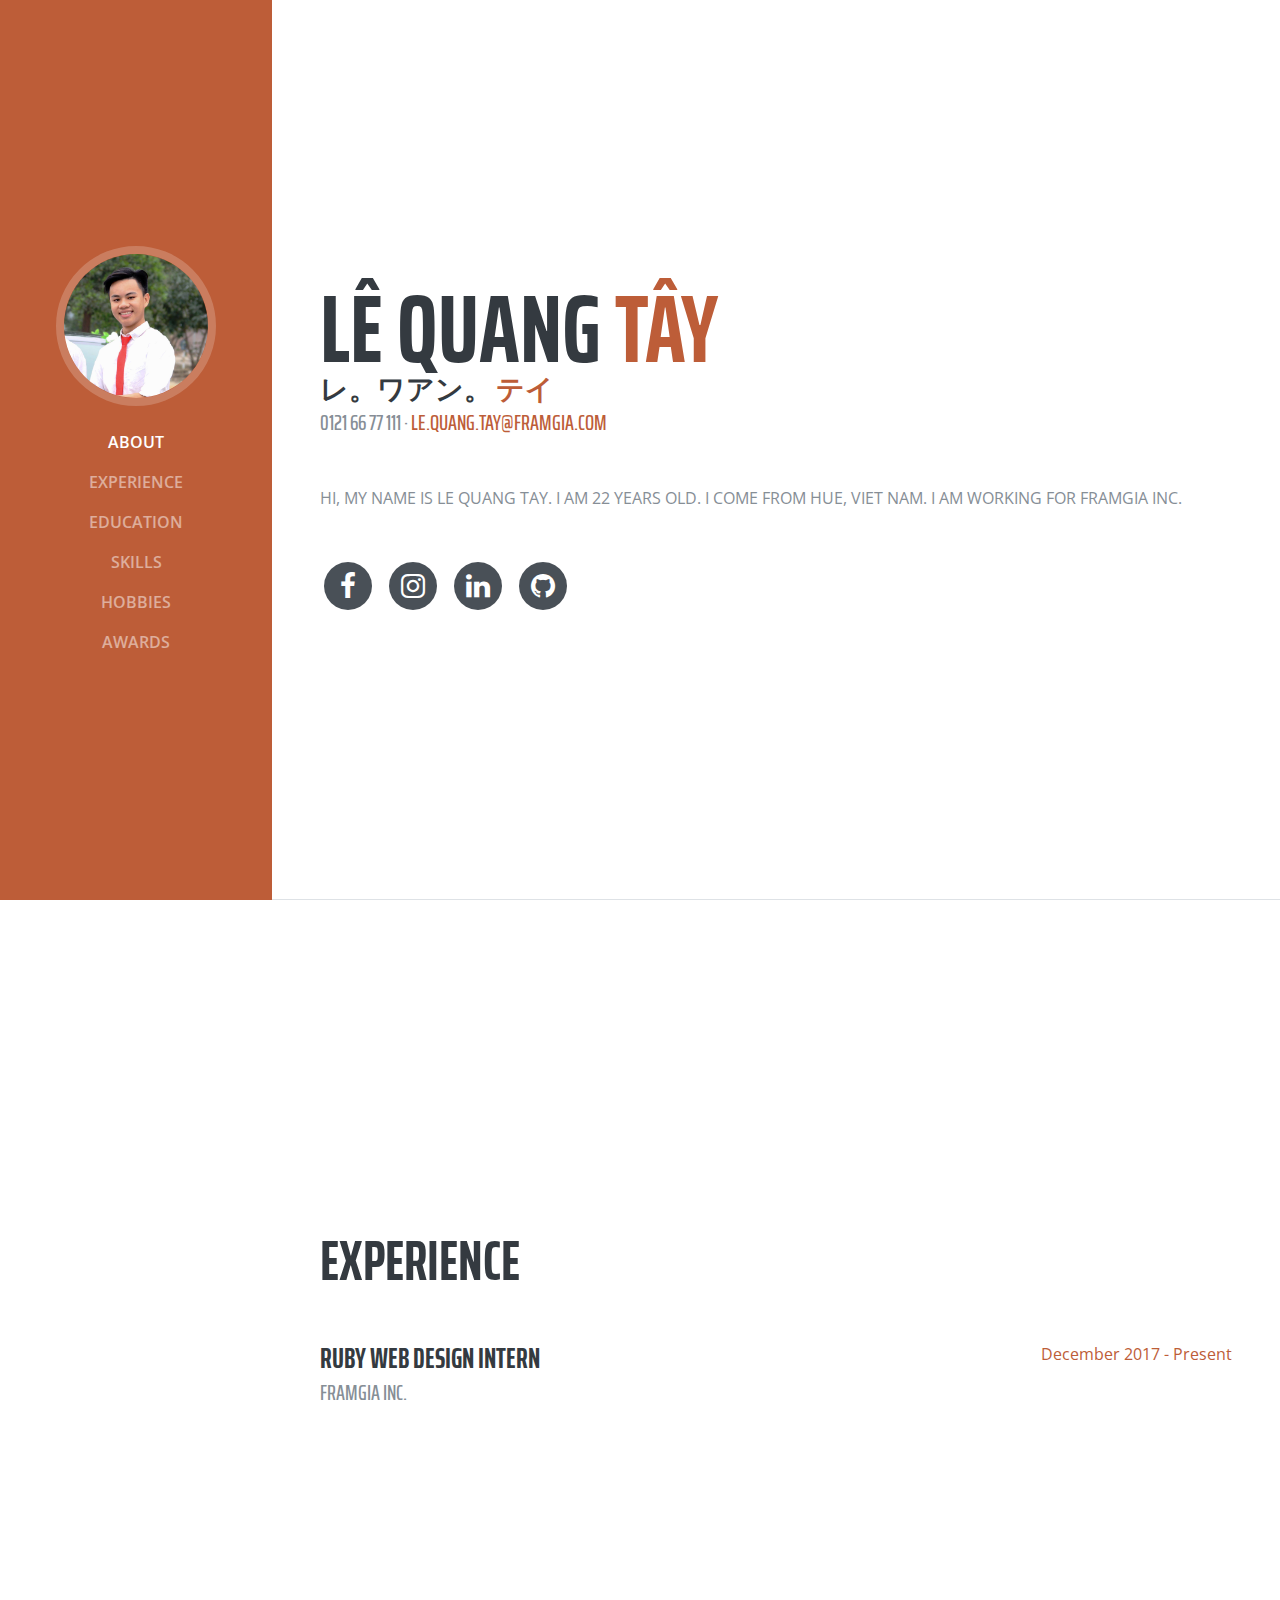
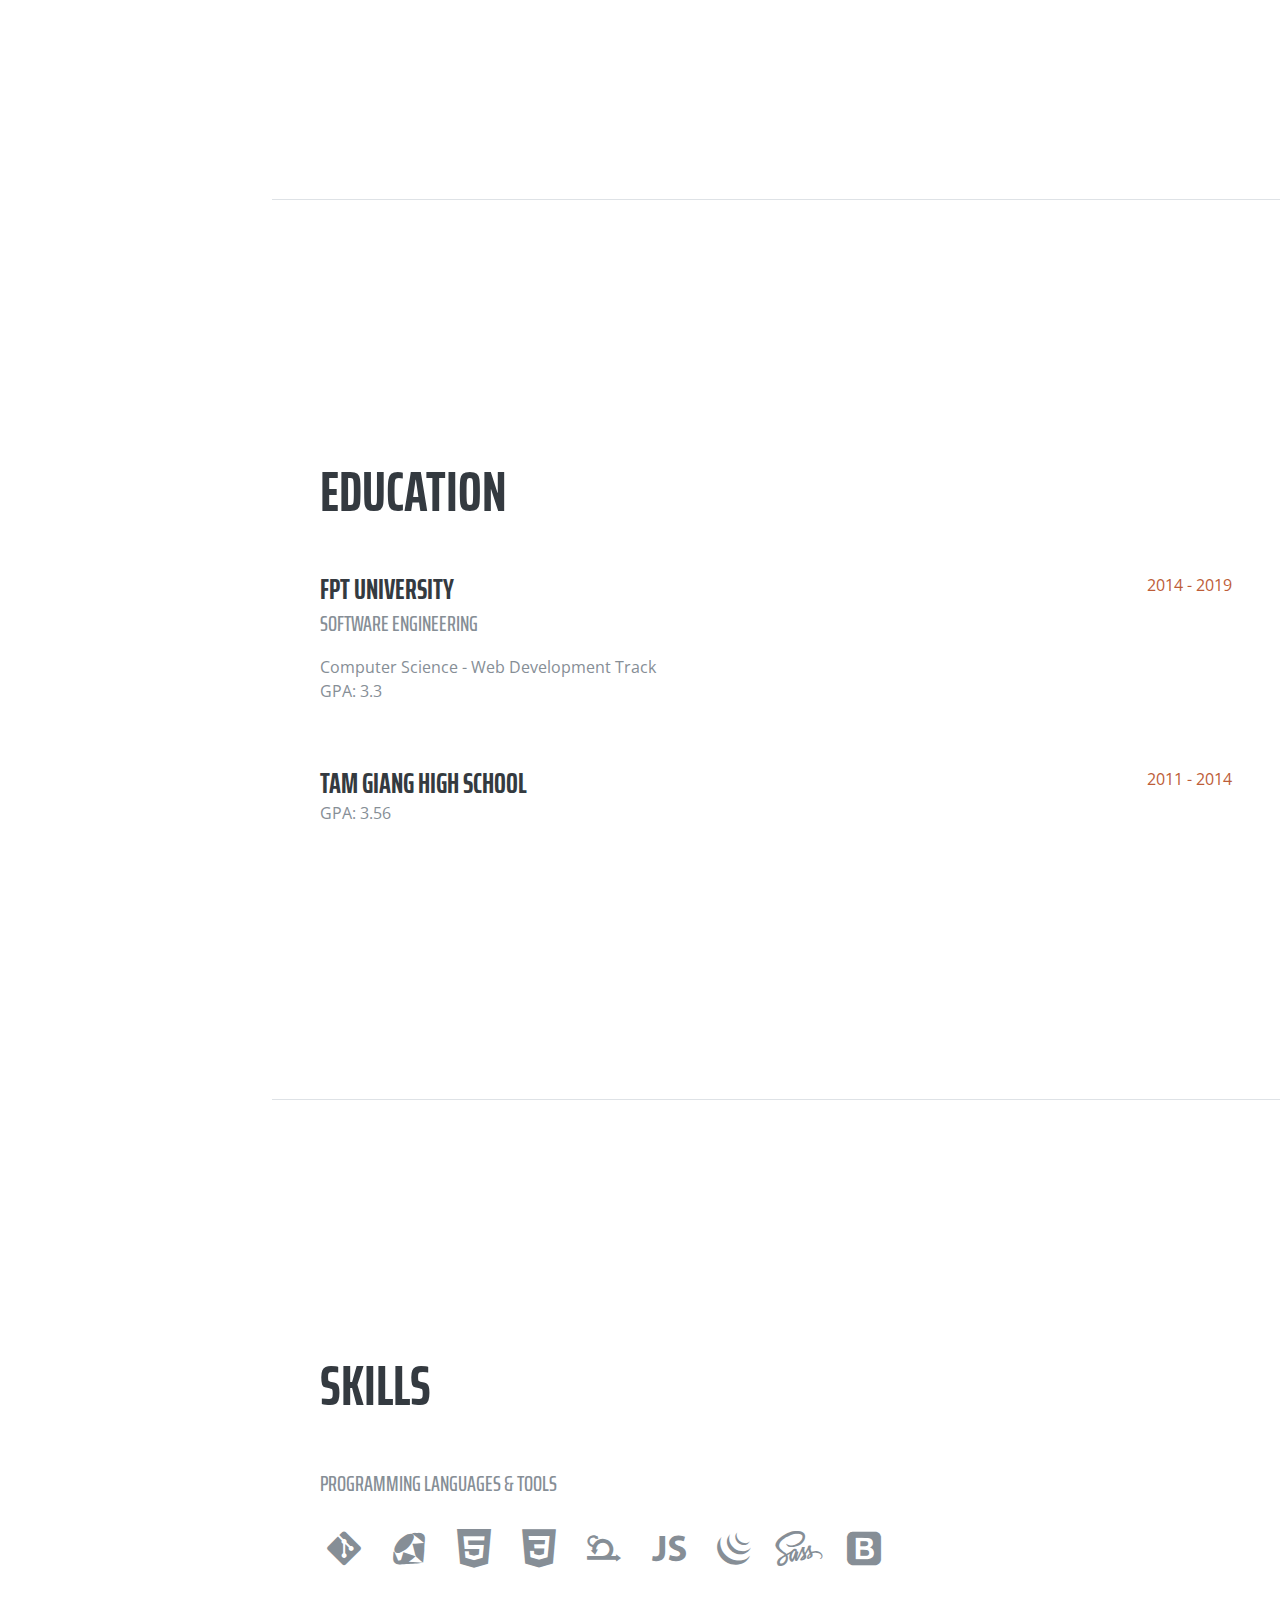
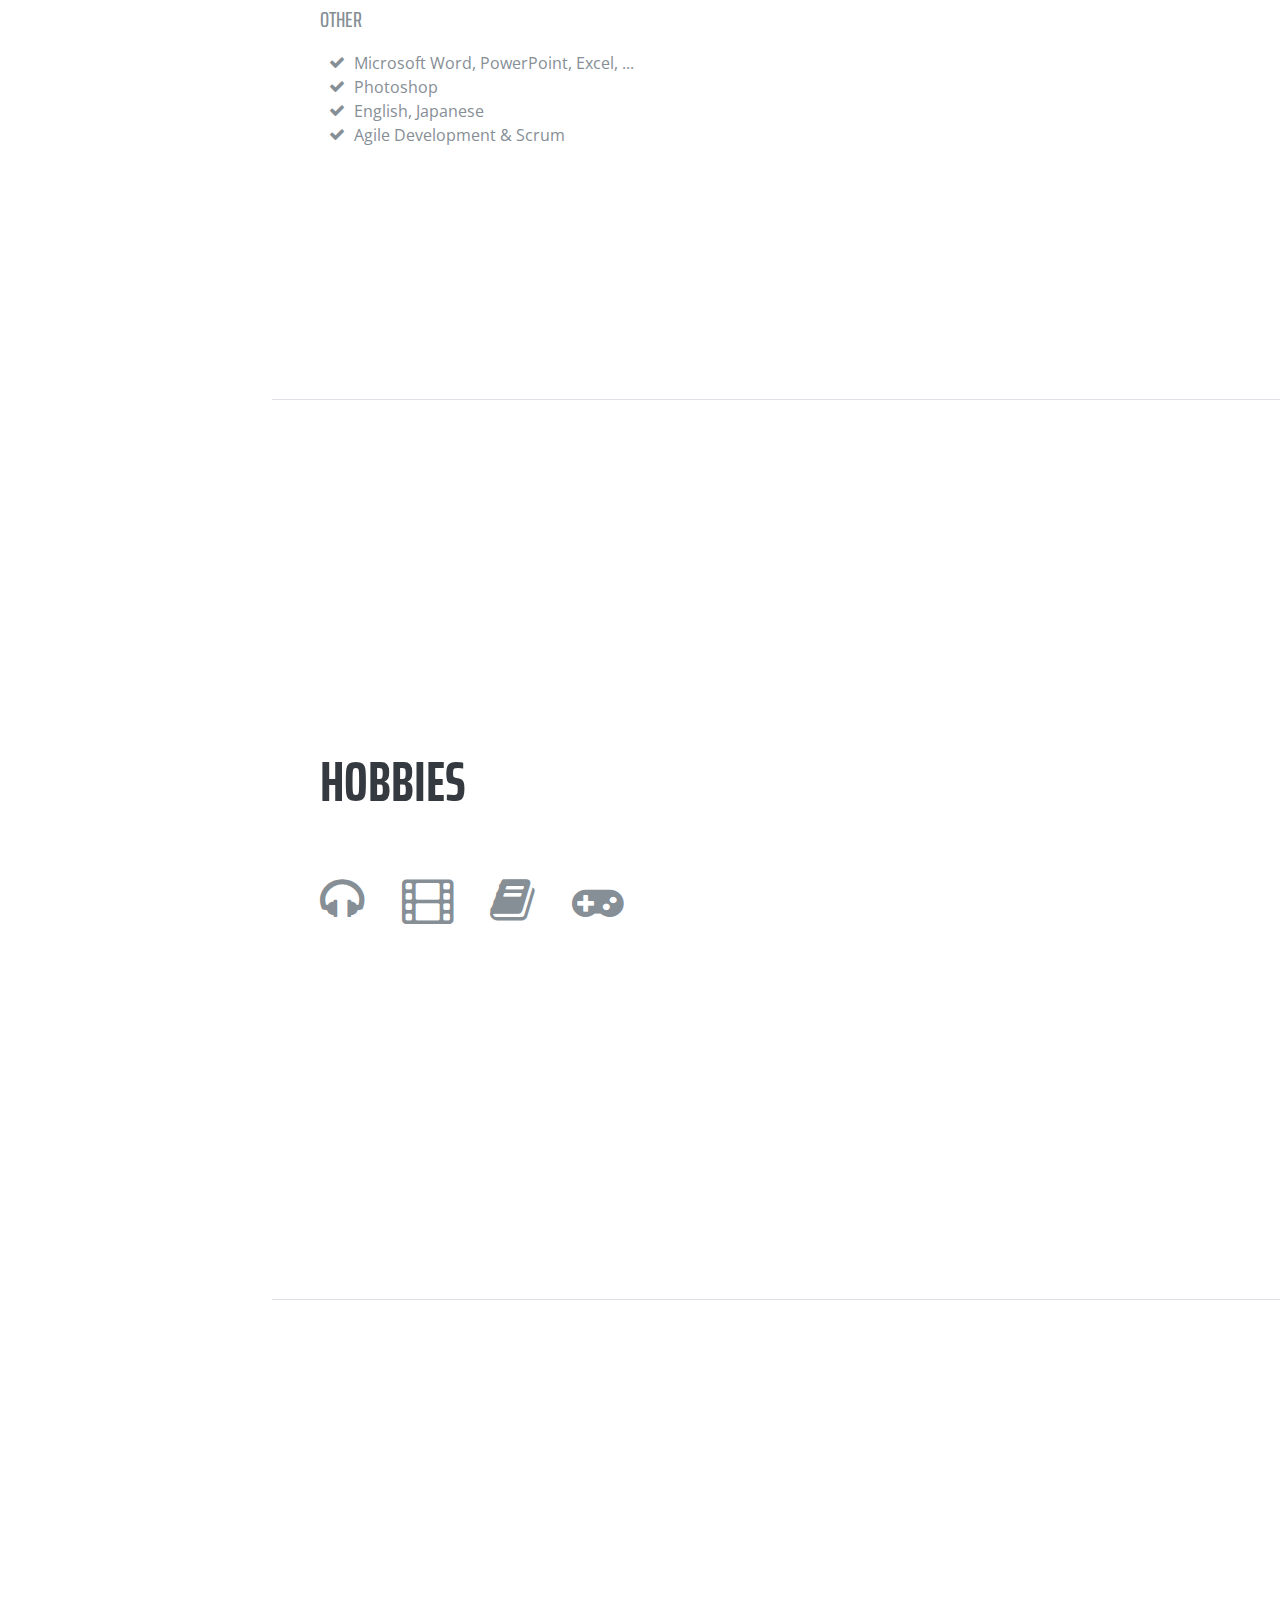
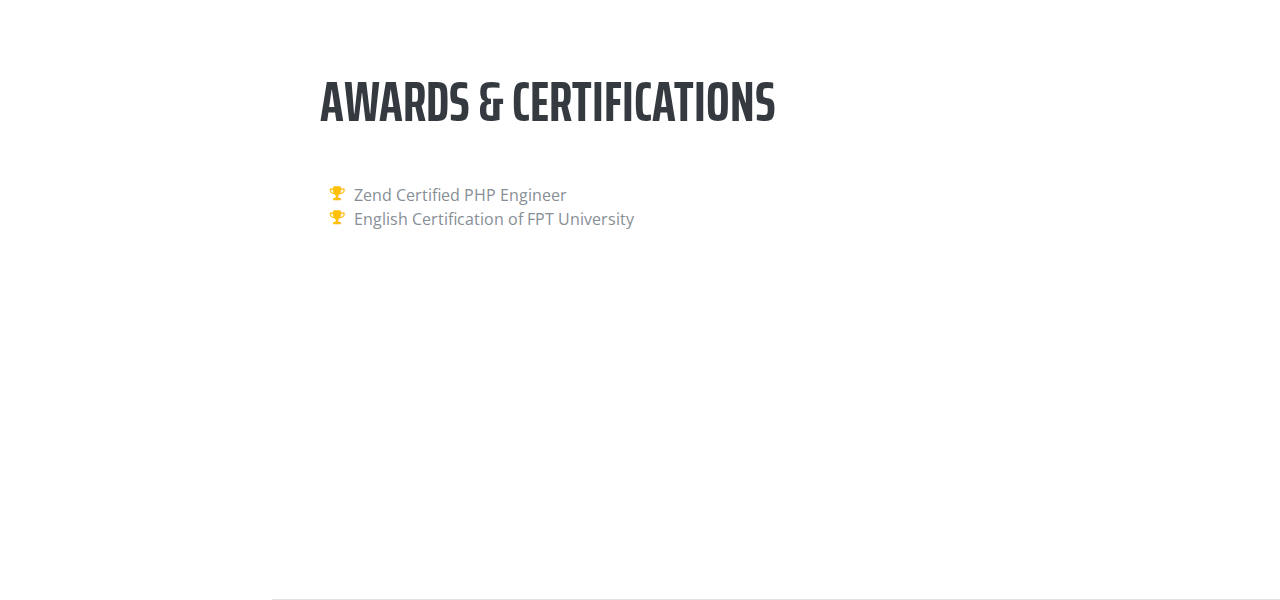
==== commit f716f4c9: "index-test" ====
--- a/index.html
+++ b/index.html
@@ -1,101 +1,262 @@
 <!DOCTYPE html>
-<!-- saved from url=(0190)https://editor.wix.com/html/editor/web/renderer/edit/f2d513d7-d648-4e4e-882e-b2b41e95cfde?editorSessionId=601856BF-1066-4A94-BE6B-B940B9BEA169&metaSiteId=a2160fd1-af44-4cce-9f6b-2f048b386512 -->
-<html class="no-js"><!--<![endif]--><head><meta http-equiv="Content-Type" content="text/html; charset=UTF-8">
-    
-    <title>Wix Website Editor</title>
-    <meta http-equiv="X-UA-Compatible" content="IE=Edge">
-    <meta http-equiv="Cache-Control" content="no-cache">
-    <meta http-equiv="X-Wix-Editor-Server" content="app-jvm-14-190.96.wixprod.net">
-    
-<script src="https://js-agent.newrelic.com/nr-1071.min.js"></script><script type="text/javascript" async="" src="./Wix Website Editor_files/_Incapsula_Resource"></script><script type="text/javascript" async="" src="https://ssl.google-analytics.com/ga.js"></script><script type="text/javascript">(window.NREUM||(NREUM={})).loader_config={xpid:"VgUDU15ACQoGUlJUAQ=="};window.NREUM||(NREUM={}),__nr_require=function(t,n,e){function r(e){if(!n[e]){var o=n[e]={exports:{}};t[e][0].call(o.exports,function(n){var o=t[e][1][n];return r(o||n)},o,o.exports)}return n[e].exports}if("function"==typeof __nr_require)return __nr_require;for(var o=0;o<e.length;o++)r(e[o]);return r}({1:[function(t,n,e){function r(t){try{s.console&&console.log(t)}catch(n){}}var o,i=t("ee"),a=t(15),s={};try{o=localStorage.getItem("__nr_flags").split(","),console&&"function"==typeof console.log&&(s.console=!0,o.indexOf("dev")!==-1&&(s.dev=!0),o.indexOf("nr_dev")!==-1&&(s.nrDev=!0))}catch(c){}s.nrDev&&i.on("internal-error",function(t){r(t.stack)}),s.dev&&i.on("fn-err",function(t,n,e){r(e.stack)}),s.dev&&(r("NR AGENT IN DEVELOPMENT MODE"),r("flags: "+a(s,function(t,n){return t}).join(", ")))},{}],2:[function(t,n,e){function r(t,n,e,r,s){try{p?p-=1:o(s||new UncaughtException(t,n,e),!0)}catch(f){try{i("ierr",[f,c.now(),!0])}catch(d){}}return"function"==typeof u&&u.apply(this,a(arguments))}function UncaughtException(t,n,e){this.message=t||"Uncaught error with no additional information",this.sourceURL=n,this.line=e}function o(t,n){var e=n?null:c.now();i("err",[t,e])}var i=t("handle"),a=t(16),s=t("ee"),c=t("loader"),f=t("gos"),u=window.onerror,d=!1,l="nr@seenError",p=0;c.features.err=!0,t(1),window.onerror=r;try{throw new Error}catch(h){"stack"in h&&(t(8),t(7),"addEventListener"in window&&t(5),c.xhrWrappable&&t(9),d=!0)}s.on("fn-start",function(t,n,e){d&&(p+=1)}),s.on("fn-err",function(t,n,e){d&&!e[l]&&(f(e,l,function(){return!0}),this.thrown=!0,o(e))}),s.on("fn-end",function(){d&&!this.thrown&&p>0&&(p-=1)}),s.on("internal-error",function(t){i("ierr",[t,c.now(),!0])})},{}],3:[function(t,n,e){t("loader").features.ins=!0},{}],4:[function(t,n,e){function r(t){}if(window.performance&&window.performance.timing&&window.performance.getEntriesByType){var o=t("ee"),i=t("handle"),a=t(8),s=t(7),c="learResourceTimings",f="addEventListener",u="resourcetimingbufferfull",d="bstResource",l="resource",p="-start",h="-end",m="fn"+p,w="fn"+h,v="bstTimer",y="pushState",g=t("loader");g.features.stn=!0,t(6);var b=NREUM.o.EV;o.on(m,function(t,n){var e=t[0];e instanceof b&&(this.bstStart=g.now())}),o.on(w,function(t,n){var e=t[0];e instanceof b&&i("bst",[e,n,this.bstStart,g.now()])}),a.on(m,function(t,n,e){this.bstStart=g.now(),this.bstType=e}),a.on(w,function(t,n){i(v,[n,this.bstStart,g.now(),this.bstType])}),s.on(m,function(){this.bstStart=g.now()}),s.on(w,function(t,n){i(v,[n,this.bstStart,g.now(),"requestAnimationFrame"])}),o.on(y+p,function(t){this.time=g.now(),this.startPath=location.pathname+location.hash}),o.on(y+h,function(t){i("bstHist",[location.pathname+location.hash,this.startPath,this.time])}),f in window.performance&&(window.performance["c"+c]?window.performance[f](u,function(t){i(d,[window.performance.getEntriesByType(l)]),window.performance["c"+c]()},!1):window.performance[f]("webkit"+u,function(t){i(d,[window.performance.getEntriesByType(l)]),window.performance["webkitC"+c]()},!1)),document[f]("scroll",r,{passive:!0}),document[f]("keypress",r,!1),document[f]("click",r,!1)}},{}],5:[function(t,n,e){function r(t){for(var n=t;n&&!n.hasOwnProperty(u);)n=Object.getPrototypeOf(n);n&&o(n)}function o(t){s.inPlace(t,[u,d],"-",i)}function i(t,n){return t[1]}var a=t("ee").get("events"),s=t(18)(a,!0),c=t("gos"),f=XMLHttpRequest,u="addEventListener",d="removeEventListener";n.exports=a,"getPrototypeOf"in Object?(r(document),r(window),r(f.prototype)):f.prototype.hasOwnProperty(u)&&(o(window),o(f.prototype)),a.on(u+"-start",function(t,n){var e=t[1],r=c(e,"nr@wrapped",function(){function t(){if("function"==typeof e.handleEvent)return e.handleEvent.apply(e,arguments)}var n={object:t,"function":e}[typeof e];return n?s(n,"fn-",null,n.name||"anonymous"):e});this.wrapped=t[1]=r}),a.on(d+"-start",function(t){t[1]=this.wrapped||t[1]})},{}],6:[function(t,n,e){var r=t("ee").get("history"),o=t(18)(r);n.exports=r,o.inPlace(window.history,["pushState","replaceState"],"-")},{}],7:[function(t,n,e){var r=t("ee").get("raf"),o=t(18)(r),i="equestAnimationFrame";n.exports=r,o.inPlace(window,["r"+i,"mozR"+i,"webkitR"+i,"msR"+i],"raf-"),r.on("raf-start",function(t){t[0]=o(t[0],"fn-")})},{}],8:[function(t,n,e){function r(t,n,e){t[0]=a(t[0],"fn-",null,e)}function o(t,n,e){this.method=e,this.timerDuration=isNaN(t[1])?0:+t[1],t[0]=a(t[0],"fn-",this,e)}var i=t("ee").get("timer"),a=t(18)(i),s="setTimeout",c="setInterval",f="clearTimeout",u="-start",d="-";n.exports=i,a.inPlace(window,[s,"setImmediate"],s+d),a.inPlace(window,[c],c+d),a.inPlace(window,[f,"clearImmediate"],f+d),i.on(c+u,r),i.on(s+u,o)},{}],9:[function(t,n,e){function r(t,n){d.inPlace(n,["onreadystatechange"],"fn-",s)}function o(){var t=this,n=u.context(t);t.readyState>3&&!n.resolved&&(n.resolved=!0,u.emit("xhr-resolved",[],t)),d.inPlace(t,y,"fn-",s)}function i(t){g.push(t),h&&(x?x.then(a):w?w(a):(E=-E,O.data=E))}function a(){for(var t=0;t<g.length;t++)r([],g[t]);g.length&&(g=[])}function s(t,n){return n}function c(t,n){for(var e in t)n[e]=t[e];return n}t(5);var f=t("ee"),u=f.get("xhr"),d=t(18)(u),l=NREUM.o,p=l.XHR,h=l.MO,m=l.PR,w=l.SI,v="readystatechange",y=["onload","onerror","onabort","onloadstart","onloadend","onprogress","ontimeout"],g=[];n.exports=u;var b=window.XMLHttpRequest=function(t){var n=new p(t);try{u.emit("new-xhr",[n],n),n.addEventListener(v,o,!1)}catch(e){try{u.emit("internal-error",[e])}catch(r){}}return n};if(c(p,b),b.prototype=p.prototype,d.inPlace(b.prototype,["open","send"],"-xhr-",s),u.on("send-xhr-start",function(t,n){r(t,n),i(n)}),u.on("open-xhr-start",r),h){var x=m&&m.resolve();if(!w&&!m){var E=1,O=document.createTextNode(E);new h(a).observe(O,{characterData:!0})}}else f.on("fn-end",function(t){t[0]&&t[0].type===v||a()})},{}],10:[function(t,n,e){function r(t){var n=this.params,e=this.metrics;if(!this.ended){this.ended=!0;for(var r=0;r<d;r++)t.removeEventListener(u[r],this.listener,!1);if(!n.aborted){if(e.duration=a.now()-this.startTime,4===t.readyState){n.status=t.status;var i=o(t,this.lastSize);if(i&&(e.rxSize=i),this.sameOrigin){var c=t.getResponseHeader("X-NewRelic-App-Data");c&&(n.cat=c.split(", ").pop())}}else n.status=0;e.cbTime=this.cbTime,f.emit("xhr-done",[t],t),s("xhr",[n,e,this.startTime])}}}function o(t,n){var e=t.responseType;if("json"===e&&null!==n)return n;var r="arraybuffer"===e||"blob"===e||"json"===e?t.response:t.responseText;return h(r)}function i(t,n){var e=c(n),r=t.params;r.host=e.hostname+":"+e.port,r.pathname=e.pathname,t.sameOrigin=e.sameOrigin}var a=t("loader");if(a.xhrWrappable){var s=t("handle"),c=t(11),f=t("ee"),u=["load","error","abort","timeout"],d=u.length,l=t("id"),p=t(14),h=t(13),m=window.XMLHttpRequest;a.features.xhr=!0,t(9),f.on("new-xhr",function(t){var n=this;n.totalCbs=0,n.called=0,n.cbTime=0,n.end=r,n.ended=!1,n.xhrGuids={},n.lastSize=null,p&&(p>34||p<10)||window.opera||t.addEventListener("progress",function(t){n.lastSize=t.loaded},!1)}),f.on("open-xhr-start",function(t){this.params={method:t[0]},i(this,t[1]),this.metrics={}}),f.on("open-xhr-end",function(t,n){"loader_config"in NREUM&&"xpid"in NREUM.loader_config&&this.sameOrigin&&n.setRequestHeader("X-NewRelic-ID",NREUM.loader_config.xpid)}),f.on("send-xhr-start",function(t,n){var e=this.metrics,r=t[0],o=this;if(e&&r){var i=h(r);i&&(e.txSize=i)}this.startTime=a.now(),this.listener=function(t){try{"abort"===t.type&&(o.params.aborted=!0),("load"!==t.type||o.called===o.totalCbs&&(o.onloadCalled||"function"!=typeof n.onload))&&o.end(n)}catch(e){try{f.emit("internal-error",[e])}catch(r){}}};for(var s=0;s<d;s++)n.addEventListener(u[s],this.listener,!1)}),f.on("xhr-cb-time",function(t,n,e){this.cbTime+=t,n?this.onloadCalled=!0:this.called+=1,this.called!==this.totalCbs||!this.onloadCalled&&"function"==typeof e.onload||this.end(e)}),f.on("xhr-load-added",function(t,n){var e=""+l(t)+!!n;this.xhrGuids&&!this.xhrGuids[e]&&(this.xhrGuids[e]=!0,this.totalCbs+=1)}),f.on("xhr-load-removed",function(t,n){var e=""+l(t)+!!n;this.xhrGuids&&this.xhrGuids[e]&&(delete this.xhrGuids[e],this.totalCbs-=1)}),f.on("addEventListener-end",function(t,n){n instanceof m&&"load"===t[0]&&f.emit("xhr-load-added",[t[1],t[2]],n)}),f.on("removeEventListener-end",function(t,n){n instanceof m&&"load"===t[0]&&f.emit("xhr-load-removed",[t[1],t[2]],n)}),f.on("fn-start",function(t,n,e){n instanceof m&&("onload"===e&&(this.onload=!0),("load"===(t[0]&&t[0].type)||this.onload)&&(this.xhrCbStart=a.now()))}),f.on("fn-end",function(t,n){this.xhrCbStart&&f.emit("xhr-cb-time",[a.now()-this.xhrCbStart,this.onload,n],n)})}},{}],11:[function(t,n,e){n.exports=function(t){var n=document.createElement("a"),e=window.location,r={};n.href=t,r.port=n.port;var o=n.href.split("://");!r.port&&o[1]&&(r.port=o[1].split("/")[0].split("@").pop().split(":")[1]),r.port&&"0"!==r.port||(r.port="https"===o[0]?"443":"80"),r.hostname=n.hostname||e.hostname,r.pathname=n.pathname,r.protocol=o[0],"/"!==r.pathname.charAt(0)&&(r.pathname="/"+r.pathname);var i=!n.protocol||":"===n.protocol||n.protocol===e.protocol,a=n.hostname===document.domain&&n.port===e.port;return r.sameOrigin=i&&(!n.hostname||a),r}},{}],12:[function(t,n,e){function r(){}function o(t,n,e){return function(){return i(t,[f.now()].concat(s(arguments)),n?null:this,e),n?void 0:this}}var i=t("handle"),a=t(15),s=t(16),c=t("ee").get("tracer"),f=t("loader"),u=NREUM;"undefined"==typeof window.newrelic&&(newrelic=u);var d=["setPageViewName","setCustomAttribute","setErrorHandler","finished","addToTrace","inlineHit","addRelease"],l="api-",p=l+"ixn-";a(d,function(t,n){u[n]=o(l+n,!0,"api")}),u.addPageAction=o(l+"addPageAction",!0),u.setCurrentRouteName=o(l+"routeName",!0),n.exports=newrelic,u.interaction=function(){return(new r).get()};var h=r.prototype={createTracer:function(t,n){var e={},r=this,o="function"==typeof n;return i(p+"tracer",[f.now(),t,e],r),function(){if(c.emit((o?"":"no-")+"fn-start",[f.now(),r,o],e),o)try{return n.apply(this,arguments)}catch(t){throw c.emit("fn-err",[arguments,this,t],e),t}finally{c.emit("fn-end",[f.now()],e)}}}};a("setName,setAttribute,save,ignore,onEnd,getContext,end,get".split(","),function(t,n){h[n]=o(p+n)}),newrelic.noticeError=function(t){"string"==typeof t&&(t=new Error(t)),i("err",[t,f.now()])}},{}],13:[function(t,n,e){n.exports=function(t){if("string"==typeof t&&t.length)return t.length;if("object"==typeof t){if("undefined"!=typeof ArrayBuffer&&t instanceof ArrayBuffer&&t.byteLength)return t.byteLength;if("undefined"!=typeof Blob&&t instanceof Blob&&t.size)return t.size;if(!("undefined"!=typeof FormData&&t instanceof FormData))try{return JSON.stringify(t).length}catch(n){return}}}},{}],14:[function(t,n,e){var r=0,o=navigator.userAgent.match(/Firefox[\/\s](\d+\.\d+)/);o&&(r=+o[1]),n.exports=r},{}],15:[function(t,n,e){function r(t,n){var e=[],r="",i=0;for(r in t)o.call(t,r)&&(e[i]=n(r,t[r]),i+=1);return e}var o=Object.prototype.hasOwnProperty;n.exports=r},{}],16:[function(t,n,e){function r(t,n,e){n||(n=0),"undefined"==typeof e&&(e=t?t.length:0);for(var r=-1,o=e-n||0,i=Array(o<0?0:o);++r<o;)i[r]=t[n+r];return i}n.exports=r},{}],17:[function(t,n,e){n.exports={exists:"undefined"!=typeof window.performance&&window.performance.timing&&"undefined"!=typeof window.performance.timing.navigationStart}},{}],18:[function(t,n,e){function r(t){return!(t&&t instanceof Function&&t.apply&&!t[a])}var o=t("ee"),i=t(16),a="nr@original",s=Object.prototype.hasOwnProperty,c=!1;n.exports=function(t,n){function e(t,n,e,o){function nrWrapper(){var r,a,s,c;try{a=this,r=i(arguments),s="function"==typeof e?e(r,a):e||{}}catch(f){l([f,"",[r,a,o],s])}u(n+"start",[r,a,o],s);try{return c=t.apply(a,r)}catch(d){throw u(n+"err",[r,a,d],s),d}finally{u(n+"end",[r,a,c],s)}}return r(t)?t:(n||(n=""),nrWrapper[a]=t,d(t,nrWrapper),nrWrapper)}function f(t,n,o,i){o||(o="");var a,s,c,f="-"===o.charAt(0);for(c=0;c<n.length;c++)s=n[c],a=t[s],r(a)||(t[s]=e(a,f?s+o:o,i,s))}function u(e,r,o){if(!c||n){var i=c;c=!0;try{t.emit(e,r,o,n)}catch(a){l([a,e,r,o])}c=i}}function d(t,n){if(Object.defineProperty&&Object.keys)try{var e=Object.keys(t);return e.forEach(function(e){Object.defineProperty(n,e,{get:function(){return t[e]},set:function(n){return t[e]=n,n}})}),n}catch(r){l([r])}for(var o in t)s.call(t,o)&&(n[o]=t[o]);return n}function l(n){try{t.emit("internal-error",n)}catch(e){}}return t||(t=o),e.inPlace=f,e.flag=a,e}},{}],ee:[function(t,n,e){function r(){}function o(t){function n(t){return t&&t instanceof r?t:t?c(t,s,i):i()}function e(e,r,o,i){if(!l.aborted||i){t&&t(e,r,o);for(var a=n(o),s=h(e),c=s.length,f=0;f<c;f++)s[f].apply(a,r);var d=u[y[e]];return d&&d.push([g,e,r,a]),a}}function p(t,n){v[t]=h(t).concat(n)}function h(t){return v[t]||[]}function m(t){return d[t]=d[t]||o(e)}function w(t,n){f(t,function(t,e){n=n||"feature",y[e]=n,n in u||(u[n]=[])})}var v={},y={},g={on:p,emit:e,get:m,listeners:h,context:n,buffer:w,abort:a,aborted:!1};return g}function i(){return new r}function a(){(u.api||u.feature)&&(l.aborted=!0,u=l.backlog={})}var s="nr@context",c=t("gos"),f=t(15),u={},d={},l=n.exports=o();l.backlog=u},{}],gos:[function(t,n,e){function r(t,n,e){if(o.call(t,n))return t[n];var r=e();if(Object.defineProperty&&Object.keys)try{return Object.defineProperty(t,n,{value:r,writable:!0,enumerable:!1}),r}catch(i){}return t[n]=r,r}var o=Object.prototype.hasOwnProperty;n.exports=r},{}],handle:[function(t,n,e){function r(t,n,e,r){o.buffer([t],r),o.emit(t,n,e)}var o=t("ee").get("handle");n.exports=r,r.ee=o},{}],id:[function(t,n,e){function r(t){var n=typeof t;return!t||"object"!==n&&"function"!==n?-1:t===window?0:a(t,i,function(){return o++})}var o=1,i="nr@id",a=t("gos");n.exports=r},{}],loader:[function(t,n,e){function r(){if(!x++){var t=b.info=NREUM.info,n=l.getElementsByTagName("script")[0];if(setTimeout(u.abort,3e4),!(t&&t.licenseKey&&t.applicationID&&n))return u.abort();f(y,function(n,e){t[n]||(t[n]=e)}),c("mark",["onload",a()+b.offset],null,"api");var e=l.createElement("script");e.src="https://"+t.agent,n.parentNode.insertBefore(e,n)}}function o(){"complete"===l.readyState&&i()}function i(){c("mark",["domContent",a()+b.offset],null,"api")}function a(){return E.exists&&performance.now?Math.round(performance.now()):(s=Math.max((new Date).getTime(),s))-b.offset}var s=(new Date).getTime(),c=t("handle"),f=t(15),u=t("ee"),d=window,l=d.document,p="addEventListener",h="attachEvent",m=d.XMLHttpRequest,w=m&&m.prototype;NREUM.o={ST:setTimeout,SI:d.setImmediate,CT:clearTimeout,XHR:m,REQ:d.Request,EV:d.Event,PR:d.Promise,MO:d.MutationObserver};var v=""+location,y={beacon:"bam.nr-data.net",errorBeacon:"bam.nr-data.net",agent:"js-agent.newrelic.com/nr-1071.min.js"},g=m&&w&&w[p]&&!/CriOS/.test(navigator.userAgent),b=n.exports={offset:s,now:a,origin:v,features:{},xhrWrappable:g};t(12),l[p]?(l[p]("DOMContentLoaded",i,!1),d[p]("load",r,!1)):(l[h]("onreadystatechange",o),d[h]("onload",r)),c("mark",["firstbyte",s],null,"api");var x=0,E=t(17)},{}]},{},["loader",2,10,4,3]);</script>
-    <link rel="icon" type="image/png" href="https://static.parastorage.com/services/core/2.1229.79/images/mobile/editorMobile/favicon.ico">
-    <script src="./Wix Website Editor_files/raven.min.js" crossorigin="anonymous"></script>
-<script>Raven.config('https://4d1e0b01a809422482353702d318fae6@sentry.io/262640').install();</script>
-
-    <script type="text/javascript">
-    (function () {
-        var appName = 'santa-editor';
-        window.fedops = window.fedops || {};
-        window.fedops.apps = window.fedops.apps || {};
-        window.fedops.apps[appName] = { startLoadTime: window.performance && window.performance.now && window.performance.now() };
-        window.fedops.sessionId = 'xxxxxxxx-xxxx-4xxx-yxxx-xxxxxxxxxxxx'.replace(/[xy]/g, function(c) { var r = Math.random()*16|0, v = c == 'x' ? r : (r&0x3|0x8); return v.toString(16); });
-        (new Image()).src = '//frog.wix.com/fed?appName=' + appName + '&src=72&evid=14&session_id=' + window.fedops.sessionId;
-    })();
-</script>
-
-    <!-- STYLES -->
-        <link rel="stylesheet" href="./Wix Website Editor_files/editor.css" type="text/css">
-    
-    <script type="text/javascript">
-           var editorModel =  {"siteHeader":{"id":"f2d513d7-d648-4e4e-882e-b2b41e95cfde","userId":"a393d19d-0ac3-4082-a6c4-684debfd74ab","revision":32,"version":1515123031186,"applicationType":"HtmlWeb","documentType":"document","published":true,"pageIdList":{"masterPageJsonFileName":"a393d1_b9f102933d23d57472ea77029531e93a_29.json","topology":["https:\/\/static.wix.com\/sites\/{filename}.z?v=3","https:\/\/fallback.wix.com\/wix-html-editor-pages-webapp\/page\/{filename}?v=3"],"pages":[{"pageId":"dndyv","title":"Fullscreen Page","pageJsonFileName":"a393d1_c22ac5f50f54e2a72206282590caad69_1.json"},{"pageId":"ihge1","title":"PORTFOLIO","pageJsonFileName":"a393d1_fbdcd31e79cec5770a7dd90a7950e348_1.json"},{"pageId":"c1dmp","title":"HOME","pageJsonFileName":"a393d1_96c9fe722b802bb4be9fa3b746b08839_29.json"}]},"originalTemplateId":"dc2a3605-d782-456d-b46a-9c1f726975bd"},"metaSiteId":"a2160fd1-af44-4cce-9f6b-2f048b386512","mode":"nodebug","selenium":false,"firstSave":false,"serviceMappings":{"2":{"idInMetaSite":2,"idInApp":"f2d513d7-d648-4e4e-882e-b2b41e95cfde","applicationType":"HtmlWeb"}},"metaSiteData":{"siteName":"mysite","title":"","favicon":"","metaTags":[{"name":"description","value":"","property":false},{"name":"fb_admins_meta_tag","value":"","property":false},{"name":"keywords","value":"","property":false}],"thumbnail":"","premiumFeatures":[],"indexable":true,"suppressTrackingCookies":false,"adaptiveMobileOn":true,"externalUriMappings":[]},"publicUrl":"https:\/\/lequangtay.wixsite.com\/mysite","relativeWixUri":"\/mysite","editorSessionId":"601856BF-1066-4A94-BE6B-B940B9BEA169","usedMetaSiteNames":["mysite"],"runningExperiments":{"se_music_add_panel_2":"new","specs.wos.displayEtpas":"false","se_mobileMagicLayout":"txtA_tooltip","se_expandAppMarketAfterPublish":"new","se_wixVideo_addPanel_Compact":"new","se_addColumnConnect":"new","showConcurrentAutosaveDialog":"new","se_wixBooking_UpgradeLink":"old","se_grid":"new","se_storesNewAddPanel":"new","enhancedMobileTextSettings":"new","reportFrameRate":"new","se_gfpp_indications":"new","se_wPhotoSvgFiltersV2":"new","se_showTextOnDragAnchors":"new","se_mobileHiddenItemsCounter":"new","WixStoresLaunch":"new","se_addFileUploaderConnect":"new","gfppUpgradeTooltip":"new","se_appMarketLabels":"add_apps","se_1stTimeMobileManualMode":"new","se_newDevModeWelcome":"new","se_a11y":"new","changeMyUploadOrder":"new","se_autosaveInterval":"config10","se_accessibilityPanel":"new","se_video_add_panel":"new","se_mobileLeftBarNotCollapsed":"new","se_seoWizard":"new","se_autosaveActionCount":"config7","se_ecom_galleries_settings2":"new","se_fileUploader":"new","se_fedopsLogger":"new","newBlogIntegration":"new","newPagesPanel":"new","se_unpackTextReportOnTextHeightChange":"new","se_useDealerAsCampaignEndpoint":"new","se_addConnectButtonToTpaGalleries":"new","newPublishPanel":"new","se_saveAfterAutosaveCount":"config5","enableNewWixAds":"new","se_wixBooking_v2":"new","specs.wos.displayOldBlog":"false","newTopBar":"new","se_unpackTextRemoveHandles":"new","se_hoverbox":"new","se_firstTimeBackFromPreview":"config3","se_platform1":"new","se_addPanelSocialVideo":"new","se_blogLikeCounters":"new","dpages":"new","developerModeToggle":"new","specs.wos.PrefetchBusinessManager":"true","se_mobileBgFixed":"new","se_qab":"new","se_appMarketIcons":"icon3","se_animateReAddMobileItem":"new","se_multiColumns":"new","se_htmlCompHttpsInfo":"new","specs.wos.editorHeader":"false","se_video_help_top_bar":"new","specs.wos.displayHotels":"false","mobileHeaderRecommendedHeight":"new","headingTags":"new","sv_horizontalContactFormSkin":"new","se_addStripConnect":"new","addPanelRepeater":"new","se_toolbarVisibility":"new","se_addSocialVideoPlayerConnect":"new","se_pro_gallery_label":"new","se_cssDesignPanels":"new","specs.wixCode.LiveDataToggle":"true","specs.wos.DisplayVideo":"false","se_obMigrationFlow":"new","se_tpaAddPanelStyles":"new","se_tpaProvisionOnAdd":"old","se_gradualReorderOnSave":"new","mobileHeaderBehaviors":"new","se_autosaveUI":"new","wixBookingsButton":"new","se_removeNestedStyles":"new"},"languageCode":"en","metaSiteTemplate":false,"siteMetaData":{"preloader":{"uri":"","enabled":false},"contactInfo":{"companyName":"","phone":"","fax":"","email":"","address":""},"hasMobileStructure":false,"quickActions":{"socialLinks":[],"colorScheme":"dark","configuration":{"quickActionsMenuEnabled":false,"navigationMenuEnabled":true,"phoneEnabled":false,"emailEnabled":false,"addressEnabled":false,"socialLinksEnabled":false}},"headTags":""},"previewUrl":"https:\/\/editor.wix.com\/html\/editor\/web\/renderer\/render\/document\/f2d513d7-d648-4e4e-882e-b2b41e95cfde?metaSiteId=a2160fd1-af44-4cce-9f6b-2f048b386512&editorSessionId=601856BF-1066-4A94-BE6B-B940B9BEA169","permissionsInfo":{"loggedInUserId":"a393d19d-0ac3-4082-a6c4-684debfd74ab","ownerId":"a393d19d-0ac3-4082-a6c4-684debfd74ab","loggedInUserRoles":[{"role":"owner"}]},"geo":"VNM","metaSiteFlags":["UrlMigrated","UseHttps"]};            var serviceTopology = {"scriptsLocationMap":{"santa-editor":"https://static.parastorage.com/services/santa-editor/1.1702.18","platform-integration-testkit-agent":"https://static.parastorage.com/services/platform-integration-testkit-agent/1.12.0","dbsm-viewer-app":"https://static.parastorage.com/services/dbsm-viewer-app/1.191.0","dealer-cms-translations":"https://static.parastorage.com/services/dealer-cms-translations/1.324.0","wix-music-embed":"https://static.parastorage.com/services/wix-music-embed/1.26.0","santa-resources":"https://static.parastorage.com/services/santa-resources/1.2.0","wixapps":"https://static.parastorage.com/services/wixapps/2.486.0","js-platform-editor-sdk":"https://static.parastorage.com/services/js-platform-editor-sdk/1.104.0","ecommerce":"https://static.parastorage.com/services/ecommerce/1.203.0","dbsm-editor-app":"https://static.parastorage.com/services/dbsm-editor-app/1.373.0","santa-platform-apps-container":"https://static.parastorage.com/services/santa-platform-apps-container/1.21.0","langs":"https://static.parastorage.com/services/langs/2.577.0","semi-native-sdk":"https://static.parastorage.com/services/semi-native-sdk/1.7.0","automation":"https://static.parastorage.com/services/automation/1.23.0","wix-code-editor-app":"https://static.parastorage.com/services/wix-code-editor-app/1.107.0","web":"https://static.parastorage.com/services/web/2.1229.79","sitemembers":"https://static.parastorage.com/services/sm-js-sdk/1.31.0","js-wixcode-sdk":"https://static.parastorage.com/services/js-wixcode-sdk/1.201.0","tpa":"https://static.parastorage.com/services/tpa/2.1064.0","wix-form-builder":"https://static.parastorage.com/services/wix-form-builder/1.110.0","wix-code-platform":"https://static.parastorage.com/services/wix-code-platform/1.28.0","santa":"https://static.parastorage.com/services/santa/1.2658.25","skins":"https://static.parastorage.com/services/skins/2.1229.79","multilingual-onboarding":"https://static.parastorage.com/services/multilingual-onboarding/1.4.0","media-gallery-g5":"https://static.parastorage.com/services/media-gallery-g5/1.508.0","core":"https://static.parastorage.com/services/core/2.1229.79","santa-langs":"https://static.parastorage.com/services/santa-langs/1.876.0","santa-members-viewer-app":"https://static.parastorage.com/services/santa-members-viewer-app/1.41.0","ck-editor":"https://static.parastorage.com/services/ck-editor/1.87.3","wixmp-sdk":"https://static.parastorage.com/services/wixmp-sdk/1.16.0","bootstrap":"https://static.parastorage.com/services/bootstrap/2.1229.79","js-platform-apps-configuration":"https://static.parastorage.com/services/js-platform-apps-configuration/1.7.0","santa-members-editor-app":"https://static.parastorage.com/services/santa-members-editor-app/1.99.0","tpa-gfpp-data":"https://static.parastorage.com/services/tpa-gfpp-data/1.134.0"},"serverName":"wix.com","htmlComponentServer":"https://0.htmlcomponentservice.com","appStoreUrl":"https://editor.wix.com/wix-apps","screenshotServiceUrl":"https://screenshoter.wixpress.com/v1/screenshots","baseDomain":"wix.com","staticHTMLComponentUrl":"https://static.filesusr.com/","scriptsDomainUrl":"https://static.parastorage.com/","basePublicUrl":"https://www.wix.com/","editorPageStoreUrl":"https://fallback.wix.com/wix-html-editor-pages-webapp/page","directStaticServerUrl":"https://static.96.wix.com/","editorServerName":"app-jvm-14-190.96.wixprod.net","locationStaticServerUrl":"https://static.96.wix.com/","publicPageStoreUrl":"https://publicorigin.wix.com/wix-public-html-renderer/page","publicStaticsUrl":"//static.parastorage.com/services/wix-public/1.235.0/","publicStaticBaseUri":"//static.parastorage.com/services/wix-public/1.235.0/","autoSaveUrl":"https://editor.wix.com/html/autosave/","appMarketEditorApiUrl":"https://editor.wix.com/_api/app-market-api/apps","appMarketEditorNewUrl":"https://editor.wix.com/wix-app-market/editor","appMarketEditorUrl":"https://editor.wix.com/app-market-editor","biServerUrl":"https://frog.wix.com","blobUrl":"https://static.parastorage.com/wix_blob","commonServicesUrl":"https://api.wix.com/common-services","createFacebookUrl":"https://www.wix.com/create/website/html/facebook/fb/1","createMobileUrl":"https://meditor.wix.com/site/add/","createWebsiteUrl":"https://www.wix.com/create/website/all/all/web","dashboardServiceUrl":"https://dashboard.wix.com/wix-dashboard","dashboardUrl":"https://www.wix.com/create/my-account","developerMode":false,"digitalGoodsServerUrl":"https://dgs.wixapps.net/","ecommerceCheckoutUrl":"https://www.safer-checkout.com/","ecommerceStoreManagerUrl":"https://editor.wix.com/ecommerce","editorAssetsBaseUrl":"https://editorassets.parastorage.com/","editorServerRoot":"https://editor.wix.com/html/editor/web","editorServerRootFB":"https://editor.wix.com/html/editor/fb","emailServer":"https://assets.wix.com/common-services/notification/invoke","floggerUrl":"https://frog.wix.com","helpServer":"https://lc.wix.com/support/main/html5","htmlEditorRootUrl":"https://editor.wix.com/html/editor","locationBaseDomain":"96.wix.com","locationStaticServerRootUrl":"https://static.96.wix.com","mediaGalleryBaseUrl":"https://editor.wix.com/_partials/media-gallery-ng/0.352.0/","mediaGalleryBaseUrlB":"https://editor.wix.com/_partials/media-gallery-ng/0.352.0/","mediaGalleryG5BaseUrl":"https://editor.wix.com/_partials/media-gallery-g5/1.508.0/","mediaGalleryG5StaticBaseUrl":"//static.parastorage.com/services/media-gallery-g5/1.508.0/","mediaGalleryStaticBaseUrl":"//static.parastorage.com/services/media-gallery-ng/0.352.0/","mediaGalleryStaticBaseUrlB":"//static.parastorage.com/services/media-gallery-ng/0.352.0/","mediaManagerUrl":"https://editor.wix.com/_partials/media-gallery-g5/1.508.0/","mediaRootUrl":"https://static.wixstatic.com/","mediaServerRoot":"wix.com","nestedComponentsMapUrl":"","premiumServerUrl":"https://premium.wix.com","premiumStateApiUrl":"https://editor.wix.com/_api/wix/getTpaPremiumState","productionMode":true,"siteMembersUrl":"https://users.wix.com/wix-sm","staticAudioUrl":"https://music.wixstatic.com/mp3","staticDocsUrl":"https://docs.wixstatic.com/ugd","staticMediaUrl":"https://static.wixstatic.com/media","staticServerFallbackUrl":"https://static.parastorage.com/","staticServerUrl":"https://static.wix.com/","staticVideoUrl":"https://video.wixstatic.com/","wixCloudBaseDomain":"wix-code.com","wixCloudEditorBaseUrl":"https://editor.wix.com/wix-code-ide-server","wixCloudSiteExtensionsServiceUrl":"https://editor.wix.com/wix-code-service","wixCloudMonitoringHubUrl":"https://editor.wix.com/_api/cloud-monitoring-hub","staticVideoHeadRequestUrl":"https://storage.googleapis.com/video.wixstatic.com","wixStoresMigrationServiceUrl":"https://editor.wix.com/_api/wix-ecommerce-migration-web/","feedbackServiceUrl":"https://editor.wix.com/_api/feedback-server","salesSystemResolverUrl":"https://editor.wix.com/_api/wix/salesSystemResolver","dealerUrl":"https://editor.wix.com/_api/wix-dealer-integration-webapp","mediaUploadServerUrl":"https://files.wix.com/","adaptiveVideoDomain":"https://files.wix.com/","businessManagerUrl":"https://wix.com/dashboard"}; 
-            var debugMode = "nodebug";
-                                    var siteId = 'f2d513d7-d648-4e4e-882e-b2b41e95cfde';
-            
-            var siteHeader = {"id":"f2d513d7-d648-4e4e-882e-b2b41e95cfde","userId":"a393d19d-0ac3-4082-a6c4-684debfd74ab","revision":32,"version":1515123031186,"applicationType":"HtmlWeb","documentType":"document","published":true,"pageIdList":{"masterPageJsonFileName":"a393d1_b9f102933d23d57472ea77029531e93a_29.json","topology":["https://static.wix.com/sites/{filename}.z?v=3","https://fallback.wix.com/wix-html-editor-pages-webapp/page/{filename}?v=3"],"pages":[{"pageId":"dndyv","title":"Fullscreen Page","pageJsonFileName":"a393d1_c22ac5f50f54e2a72206282590caad69_1.json"},{"pageId":"ihge1","title":"PORTFOLIO","pageJsonFileName":"a393d1_fbdcd31e79cec5770a7dd90a7950e348_1.json"},{"pageId":"c1dmp","title":"HOME","pageJsonFileName":"a393d1_96c9fe722b802bb4be9fa3b746b08839_29.json"}]},"originalTemplateId":"dc2a3605-d782-456d-b46a-9c1f726975bd"};
-            var editorVersionsInfo = {"userOverride":"none","isEligibleForSwitch":false,"isNewUser":true};
-    </script><style></style>
-<script type="text/javascript" charset="utf-8" async="" data-requirecontext="_" data-requiremodule="symbols" src="./Wix Website Editor_files/symbols.min.js"></script><script type="text/javascript" charset="utf-8" async="" data-requirecontext="_" data-requiremodule="rEditor" src="./Wix Website Editor_files/rEditor.min.js"></script><script type="text/javascript" charset="utf-8" async="" data-requirecontext="_" data-requiremodule="compPanels" src="./Wix Website Editor_files/compPanels.min.js"></script><script type="text/javascript" charset="utf-8" async="" data-requirecontext="_" data-requiremodule="core" src="./Wix Website Editor_files/core.min.js"></script><script type="text/javascript" charset="utf-8" async="" data-requirecontext="_" data-requiremodule="wixStore" src="./Wix Website Editor_files/wixStore.min.js"></script><script type="text/javascript" charset="utf-8" async="" data-requirecontext="_" data-requiremodule="tpa" src="./Wix Website Editor_files/tpa.min.js"></script><script type="text/javascript" charset="utf-8" async="" data-requirecontext="_" data-requiremodule="util" src="./Wix Website Editor_files/util.min.js"></script><script type="text/javascript" charset="utf-8" async="" data-requirecontext="_" data-requiremodule="blog" src="./Wix Website Editor_files/blog.min.js"></script><script type="text/javascript" charset="utf-8" async="" data-requirecontext="_" data-requiremodule="wixBookings" src="./Wix Website Editor_files/wixBookings.min.js"></script><script type="text/javascript" charset="utf-8" async="" data-requirecontext="_" data-requiremodule="react" src="./Wix Website Editor_files/react-with-addons.min.js"></script><script type="text/javascript" charset="utf-8" async="" data-requirecontext="_" data-requiremodule="reactDOM" src="./Wix Website Editor_files/react-dom.min.js"></script><script type="text/javascript" charset="utf-8" async="" data-requirecontext="_" data-requiremodule="superAppMenuInfra" src="./Wix Website Editor_files/superAppMenuInfra.min.js"></script><script type="text/javascript" charset="utf-8" async="" data-requirecontext="_" data-requiremodule="savePublish" src="./Wix Website Editor_files/savePublish.min.js"></script><script type="text/javascript" charset="utf-8" async="" data-requirecontext="_" data-requiremodule="panels" src="./Wix Website Editor_files/panels.min.js"></script><script type="text/javascript" charset="utf-8" async="" data-requirecontext="_" data-requiremodule="experiment" src="./Wix Website Editor_files/plugins.bundle.js"></script><script type="text/javascript" charset="utf-8" async="" data-requirecontext="_" data-requiremodule="staticAssets" src="./Wix Website Editor_files/staticAssets.min.js"></script><script type="text/javascript" charset="utf-8" async="" data-requirecontext="_" data-requiremodule="textControls" src="./Wix Website Editor_files/textControls.min.js"></script><script type="text/javascript" charset="utf-8" async="" data-requirecontext="_" data-requiremodule="baseUI" src="./Wix Website Editor_files/baseUI.min.js"></script><script type="text/javascript" charset="utf-8" async="" data-requirecontext="_" data-requiremodule="uiAnimations" src="./Wix Website Editor_files/uiAnimations.min.js"></script><script type="text/javascript" charset="utf-8" async="" data-requirecontext="_" data-requiremodule="panelUtils" src="./Wix Website Editor_files/panelUtils.min.js"></script><script type="text/javascript" charset="utf-8" async="" data-requirecontext="_" data-requiremodule="mediaServices" src="./Wix Website Editor_files/mediaServices.min.js"></script><script type="text/javascript" charset="utf-8" async="" data-requirecontext="_" data-requiremodule="pms" src="./Wix Website Editor_files/PMS.js"></script><script type="text/javascript" charset="utf-8" async="" data-requirecontext="_" data-requiremodule="databaseEditor" src="./Wix Website Editor_files/databaseEditor.min.js"></script><script type="text/javascript" charset="utf-8" async="" data-requirecontext="_" data-requiremodule="gfppData" src="./Wix Website Editor_files/gfppData.min.js"></script><script type="text/javascript" charset="utf-8" async="" data-requirecontext="_" data-requiremodule="backgroundPresets" src="./Wix Website Editor_files/backgroundPresets.min.js"></script><script type="text/javascript" charset="utf-8" async="" data-requirecontext="_" data-requiremodule="styles" src="./Wix Website Editor_files/styles.min.js"></script><script type="text/javascript" charset="utf-8" async="" data-requirecontext="_" data-requiremodule="pagesMenu" src="./Wix Website Editor_files/pagesMenu.min.js"></script><script type="text/javascript" charset="utf-8" async="" data-requirecontext="_" data-requiremodule="userPreferences" src="./Wix Website Editor_files/userPreferences.min.js"></script><script type="text/javascript" charset="utf-8" async="" data-requirecontext="_" data-requiremodule="popups" src="./Wix Website Editor_files/popups.min.js"></script><script type="text/javascript" charset="utf-8" async="" data-requirecontext="_" data-requiremodule="addPanelDataConsts" src="./Wix Website Editor_files/addPanelDataConsts.min.js"></script><script type="text/javascript" charset="utf-8" async="" data-requirecontext="_" data-requiremodule="helpIds" src="./Wix Website Editor_files/helpIds.min.js"></script><script type="text/javascript" charset="utf-8" async="" data-requirecontext="_" data-requiremodule="baseUILib" src="./Wix Website Editor_files/base-ui.js"></script><script type="text/javascript" charset="utf-8" async="" data-requirecontext="_" data-requiremodule="constants" src="./Wix Website Editor_files/constants.min.js"></script><script type="text/javascript" charset="utf-8" async="" data-requirecontext="_" data-requiremodule="stateManagement" src="./Wix Website Editor_files/stateManagement.min.js"></script><script type="text/javascript" charset="utf-8" async="" data-requirecontext="_" data-requiremodule="prop-types" src="./Wix Website Editor_files/prop-types.min.js"></script><script type="text/javascript" charset="utf-8" async="" data-requirecontext="_" data-requiremodule="coreUtilsLib" src="./Wix Website Editor_files/coreUtils.js"></script><script type="text/javascript" charset="utf-8" async="" data-requirecontext="_" data-requiremodule="create-react-class" src="./Wix Website Editor_files/create-react-class.min.js"></script><script type="text/javascript" charset="utf-8" async="" data-requirecontext="_" data-requiremodule="wixmp" src="./Wix Website Editor_files/wixmp-sdk.amd.js"></script><script type="text/javascript" charset="utf-8" async="" data-requirecontext="_" data-requiremodule="wixRichText" src="./Wix Website Editor_files/bundleWixRichText.js"></script><script type="text/javascript" charset="utf-8" async="" data-requirecontext="_" data-requiremodule="higherOrderComponents" src="./Wix Website Editor_files/higherOrderComponents.min.js"></script><script type="text/javascript" charset="utf-8" async="" data-requirecontext="_" data-requiremodule="coreBi" src="./Wix Website Editor_files/coreBi.min.js"></script><script type="text/javascript" charset="utf-8" async="" data-requirecontext="_" data-requiremodule="uiConstants" src="./Wix Website Editor_files/uiConstants.min.js"></script><script type="text/javascript" charset="utf-8" async="" data-requirecontext="_" data-requiremodule="imageClientApi" src="./Wix Website Editor_files/imageClientApi.js"></script><script type="text/javascript" charset="utf-8" async="" data-requirecontext="_" data-requiremodule="boxSlideshow" src="./Wix Website Editor_files/boxSlideshow.min.js"></script><script type="text/javascript" charset="utf-8" async="" data-requirecontext="_" data-requiremodule="platform" src="./Wix Website Editor_files/platform.min.js"></script><script type="text/javascript" charset="utf-8" async="" data-requirecontext="_" data-requiremodule="reduxLibs" src="./Wix Website Editor_files/redux-libs.js"></script><script type="text/javascript" charset="utf-8" async="" data-requirecontext="_" data-requiremodule="wixImmutable" src="./Wix Website Editor_files/wixImmutable.js"></script><script type="text/javascript" charset="utf-8" async="" data-requirecontext="_" data-requiremodule="tpaGfppData" src="./Wix Website Editor_files/tpa-gfpp-data.min.js"></script><script type="text/javascript" charset="utf-8" async="" data-requirecontext="_" data-requiremodule="pmrpc" src="./Wix Website Editor_files/pm-rpc.min.js"></script><script type="text/javascript" charset="utf-8" async="" data-requirecontext="_" data-requiremodule="immutable" src="./Wix Website Editor_files/immutable.min.js"></script><script type="text/javascript" charset="utf-8" async="" data-requirecontext="_" data-requiremodule="zepto" src="./Wix Website Editor_files/zepto.min.js"></script><script type="text/javascript" charset="utf-8" async="" data-requirecontext="_" data-requiremodule="multilingual" src="./Wix Website Editor_files/multilingual.min.js"></script><script type="text/javascript" charset="utf-8" async="" data-requirecontext="_" data-requiremodule="coreMultilingual" src="./Wix Website Editor_files/languages.js"></script><script type="text/javascript" charset="utf-8" async="" data-requirecontext="_" data-requiremodule="editorHints" src="./Wix Website Editor_files/editorHints.min.js"></script><script type="text/javascript" charset="utf-8" async="" data-requirecontext="_" data-requiremodule="shoutOut" src="./Wix Website Editor_files/shoutOut.min.js"></script><script type="text/javascript" charset="utf-8" async="" data-requirecontext="_" data-requiremodule="addPanel" src="./Wix Website Editor_files/addPanel.js"></script><script type="text/javascript" charset="utf-8" async="" data-requirecontext="_" data-requiremodule="mobileEditor" src="./Wix Website Editor_files/mobileEditor.min.js"></script><script type="text/javascript" charset="utf-8" async="" data-requirecontext="_" data-requiremodule="editorEventRegistry" src="./Wix Website Editor_files/editorEventRegistry.min.js"></script><script type="text/javascript" charset="utf-8" async="" data-requirecontext="_" data-requiremodule="jquery" src="./Wix Website Editor_files/jquery.min.js"></script><script type="text/javascript" charset="utf-8" async="" data-requirecontext="_" data-requiremodule="lodash" src="./Wix Website Editor_files/lodash.min.js"></script><script type="text/javascript" charset="utf-8" async="" data-requirecontext="_" data-requiremodule="aviary" src="./Wix Website Editor_files/feather.js"></script><script type="text/javascript" charset="utf-8" async="" data-requirecontext="_" data-requiremodule="keyboardMaster" src="./Wix Website Editor_files/keymaster.min.js"></script><script type="text/javascript" charset="utf-8" async="" data-requirecontext="_" data-requiremodule="color" src="./Wix Website Editor_files/color.min.js"></script><script type="text/javascript" charset="utf-8" async="" data-requirecontext="_" data-requiremodule="bluebird" src="./Wix Website Editor_files/bluebird.min.js"></script><script type="text/javascript" charset="utf-8" async="" data-requirecontext="_" data-requiremodule="mediaFrame" src="./Wix Website Editor_files/media-frame.js"></script><script type="text/javascript" charset="utf-8" async="" data-requirecontext="santa" data-requiremodule="skins" src="./Wix Website Editor_files/skins.min.js"></script><script type="text/javascript" charset="utf-8" async="" data-requirecontext="santa" data-requiremodule="documentServices" src="./Wix Website Editor_files/documentServices.min.js"></script><script type="text/javascript" charset="utf-8" async="" data-requirecontext="santa" data-requiremodule="TweenMax" src="./Wix Website Editor_files/TweenMax.min.js"></script><script type="text/javascript" charset="utf-8" async="" data-requirecontext="santa" data-requiremodule="ScrollToPlugin" src="./Wix Website Editor_files/ScrollToPlugin.min.js"></script><script type="text/javascript" charset="utf-8" async="" data-requirecontext="santa" data-requiremodule="DrawSVGPlugin" src="./Wix Website Editor_files/DrawSVGPlugin.min.js"></script><script type="text/javascript" charset="utf-8" async="" data-requirecontext="santa" data-requiremodule="lodash" src="./Wix Website Editor_files/lodash.min.js"></script><script type="text/javascript" charset="utf-8" async="" data-requirecontext="santa" data-requiremodule="utils" src="./Wix Website Editor_files/utils.min.js"></script><script type="text/javascript" charset="utf-8" async="" data-requirecontext="santa" data-requiremodule="experiment" src="./Wix Website Editor_files/experiment.js"></script><script type="text/javascript" charset="utf-8" async="" data-requirecontext="santa" data-requiremodule="react" src="./Wix Website Editor_files/react-with-addons.min.js"></script><script type="text/javascript" charset="utf-8" async="" data-requirecontext="santa" data-requiremodule="loggingUtils" src="./Wix Website Editor_files/loggingUtils.min.js"></script><script type="text/javascript" charset="utf-8" async="" data-requirecontext="santa" data-requiremodule="coreUtils" src="./Wix Website Editor_files/coreUtils.min.js"></script><script type="text/javascript" charset="utf-8" async="" data-requirecontext="santa" data-requiremodule="dataFixer" src="./Wix Website Editor_files/dataFixer.min.js"></script><script type="text/javascript" charset="utf-8" async="" data-requirecontext="santa" data-requiremodule="siteUtils" src="./Wix Website Editor_files/siteUtils.min.js"></script><script type="text/javascript" charset="utf-8" async="" data-requirecontext="santa" data-requiremodule="translationsUtils" src="./Wix Website Editor_files/translationsUtils.min.js"></script><script type="text/javascript" charset="utf-8" async="" data-requirecontext="santa" data-requiremodule="coreUtilsLib" src="./Wix Website Editor_files/coreUtils(1).js"></script><script type="text/javascript" charset="utf-8" async="" data-requirecontext="santa" data-requiremodule="zepto" src="./Wix Website Editor_files/zepto.min.js"></script><script type="text/javascript" charset="utf-8" async="" data-requirecontext="santa" data-requiremodule="platformInit" src="./Wix Website Editor_files/platformInit.min.js"></script><script type="text/javascript" charset="utf-8" async="" data-requirecontext="santa" data-requiremodule="mobx" src="./Wix Website Editor_files/mobx.umd.min.js"></script><script type="text/javascript" charset="utf-8" async="" data-requirecontext="santa" data-requiremodule="platformUtils" src="./Wix Website Editor_files/platformUtils-bundle.js"></script><script type="text/javascript" charset="utf-8" async="" data-requirecontext="santa" data-requiremodule="data-capsule" src="./Wix Website Editor_files/frame-listener.bundle.min.js"></script><script type="text/javascript" charset="utf-8" async="" data-requirecontext="santa" data-requiremodule="imageClientLib" src="./Wix Website Editor_files/imageClientApi(1).js"></script><script type="text/javascript" charset="utf-8" async="" data-requirecontext="santa" data-requiremodule="mobileLayoutUtils" src="./Wix Website Editor_files/mobileLayoutUtils.js"></script><style id="frame-listener.stylable.bundle.css"></style><script type="text/javascript" charset="utf-8" async="" data-requirecontext="santa" data-requiremodule="wixImmutable" src="./Wix Website Editor_files/wixImmutable(1).js"></script><script type="text/javascript" charset="utf-8" async="" data-requirecontext="santa" data-requiremodule="core" src="./Wix Website Editor_files/core.min(1).js"></script><script type="text/javascript" charset="utf-8" async="" data-requirecontext="santa" data-requiremodule="documentServicesSchemas" src="./Wix Website Editor_files/documentServicesSchemas.min.js"></script><script type="text/javascript" charset="utf-8" async="" data-requirecontext="santa" data-requiremodule="tpa" src="./Wix Website Editor_files/tpa.min(1).js"></script><script type="text/javascript" charset="utf-8" async="" data-requirecontext="santa" data-requiremodule="wixappsClassics" src="./Wix Website Editor_files/wixappsClassics.min.js"></script><script type="text/javascript" charset="utf-8" async="" data-requirecontext="santa" data-requiremodule="layout" src="./Wix Website Editor_files/layout.min.js"></script><script type="text/javascript" charset="utf-8" async="" data-requirecontext="santa" data-requiremodule="speakingurl" src="./Wix Website Editor_files/speakingurl.min.js"></script><script type="text/javascript" charset="utf-8" async="" data-requirecontext="santa" data-requiremodule="mobileCore" src="./Wix Website Editor_files/mobileCore.js"></script><script type="text/javascript" charset="utf-8" async="" data-requirecontext="santa" data-requiremodule="wixCode" src="./Wix Website Editor_files/wixCode.min.js"></script><script type="text/javascript" charset="utf-8" async="" data-requirecontext="santa" data-requiremodule="pmrpc" src="./Wix Website Editor_files/pm-rpc.min.js"></script><script type="text/javascript" charset="utf-8" async="" data-requirecontext="santa" data-requiremodule="platformAPI" src="./Wix Website Editor_files/platform-api.min.js"></script><script type="text/javascript" charset="utf-8" async="" data-requirecontext="santa" data-requiremodule="widgets" src="./Wix Website Editor_files/widgets.min.js"></script><script type="text/javascript" charset="utf-8" async="" data-requirecontext="santa" data-requiremodule="immutableDiff" src="./Wix Website Editor_files/immutablejsdiff.min.js"></script><script type="text/javascript" charset="utf-8" async="" data-requirecontext="santa" data-requiremodule="immutable" src="./Wix Website Editor_files/immutable.min(1).js"></script><script type="text/javascript" charset="utf-8" async="" data-requirecontext="santa" data-requiremodule="wixappsBuilder" src="./Wix Website Editor_files/wixappsBuilder.min.js"></script><script type="text/javascript" charset="utf-8" async="" data-requirecontext="santa" data-requiremodule="wixappsCore" src="./Wix Website Editor_files/wixappsCore.min.js"></script><script type="text/javascript" charset="utf-8" async="" data-requirecontext="santa" data-requiremodule="textCommon" src="./Wix Website Editor_files/textCommon.min.js"></script><script type="text/javascript" charset="utf-8" async="" data-requirecontext="santa" data-requiremodule="memoizeAPI" src="./Wix Website Editor_files/memoizeAPI.min.js"></script><script type="text/javascript" charset="utf-8" async="" data-requirecontext="santa" data-requiremodule="galleriesCommon" src="./Wix Website Editor_files/galleriesCommon.min.js"></script><script type="text/javascript" charset="utf-8" async="" data-requirecontext="santa" data-requiremodule="compUtils" src="./Wix Website Editor_files/compUtils.min.js"></script><script type="text/javascript" charset="utf-8" async="" data-requirecontext="santa" data-requiremodule="remoteDOM" src="./Wix Website Editor_files/local.min.js"></script><script type="text/javascript" charset="utf-8" async="" data-requirecontext="santa" data-requiremodule="santaProps" src="./Wix Website Editor_files/santaProps.min.js"></script><script type="text/javascript" charset="utf-8" async="" data-requirecontext="santa" data-requiremodule="reactDOM" src="./Wix Website Editor_files/react-dom.min.js"></script><script type="text/javascript" charset="utf-8" async="" data-requirecontext="santa" data-requiremodule="ajv" src="./Wix Website Editor_files/ajv.min.js"></script><script type="text/javascript" charset="utf-8" async="" data-requirecontext="santa" data-requiremodule="skinExports" src="./Wix Website Editor_files/skinExports.min.js"></script><script type="text/javascript" charset="utf-8" async="" data-requirecontext="santa" data-requiremodule="create-react-class" src="./Wix Website Editor_files/create-react-class.min.js"></script><script type="text/javascript" charset="utf-8" async="" data-requirecontext="santa" data-requiremodule="mobx-react" src="./Wix Website Editor_files/index.min.js"></script><script type="text/javascript" charset="utf-8" async="" data-requirecontext="santa" data-requiremodule="container" src="./Wix Website Editor_files/container.min.js"></script><script type="text/javascript" charset="utf-8" async="" data-requirecontext="santa" data-requiremodule="textArea" src="./Wix Website Editor_files/textArea.min.js"></script><script type="text/javascript" charset="utf-8" async="" data-requirecontext="santa" data-requiremodule="imageZoom" src="./Wix Website Editor_files/imageZoom.min.js"></script><script type="text/javascript" charset="utf-8" async="" data-requirecontext="santa" data-requiremodule="matrixGallery" src="./Wix Website Editor_files/matrixGallery.min.js"></script><script type="text/javascript" charset="utf-8" async="" data-requirecontext="santa" data-requiremodule="slideShowGallery" src="./Wix Website Editor_files/slideShowGallery.min.js"></script><script type="text/javascript" charset="utf-8" async="" data-requirecontext="santa" data-requiremodule="comboBoxInput" src="./Wix Website Editor_files/comboBoxInput.min.js"></script><script type="text/javascript" charset="utf-8" async="" data-requirecontext="santa" data-requiremodule="dialogs" src="./Wix Website Editor_files/dialogs.min.js"></script><script type="text/javascript" charset="utf-8" async="" data-requirecontext="santa" data-requiremodule="containerCommon" src="./Wix Website Editor_files/containerCommon.min.js"></script><script type="text/javascript" charset="utf-8" async="" data-requirecontext="santa" data-requiremodule="components" src="./Wix Website Editor_files/components.min.js"></script><script type="text/javascript" charset="utf-8" async="" data-requirecontext="santa" data-requiremodule="messageView" src="./Wix Website Editor_files/messageView.min.js"></script><script type="text/javascript" charset="utf-8" async="" data-requirecontext="santa" data-requiremodule="table" src="./Wix Website Editor_files/table.min.js"></script><script type="text/javascript" charset="utf-8" async="" data-requirecontext="santa" data-requiremodule="image" src="./Wix Website Editor_files/image.min.js"></script><script type="text/javascript" charset="utf-8" async="" data-requirecontext="santa" data-requiremodule="displayer" src="./Wix Website Editor_files/displayer.min.js"></script><script type="text/javascript" charset="utf-8" async="" data-requirecontext="santa" data-requiremodule="animations" src="./Wix Website Editor_files/animations.min.js"></script><script type="text/javascript" charset="utf-8" async="" data-requirecontext="santa" data-requiremodule="imageCommon" src="./Wix Website Editor_files/imageCommon.min.js"></script><script type="text/javascript" charset="utf-8" async="" data-requirecontext="santa" data-requiremodule="buttonCommon" src="./Wix Website Editor_files/buttonCommon.min.js"></script><script type="text/javascript" charset="utf-8" async="" data-requirecontext="santa" data-requiremodule="backgroundCommon" src="./Wix Website Editor_files/backgroundCommon.min.js"></script><script type="text/javascript" charset="utf-8" async="" data-requirecontext="santa" data-requiremodule="color" src="./Wix Website Editor_files/color.min.js"></script><script type="text/javascript" charset="utf-8" async="" data-requirecontext="santa" data-requiremodule="xss" src="./Wix Website Editor_files/xss.min.js"></script><script type="text/javascript" charset="utf-8" async="" data-requirecontext="_" data-requiremodule="fedops-logger" src="./Wix Website Editor_files/fedops-logger-module.bundle.min.js"></script><script async="" src="./Wix Website Editor_files/wixckloader.js"></script><script type="text/javascript" charset="utf-8" async="" data-requirecontext="_" data-requiremodule="topBar" src="./Wix Website Editor_files/topBar.min.js"></script><script type="text/javascript" charset="utf-8" async="" data-requirecontext="_" data-requiremodule="wixDealerViewer" src="./Wix Website Editor_files/dealer-viewer.bundle.min.js"></script><script type="text/javascript" charset="utf-8" async="" data-requirecontext="_" data-requiremodule="pages" src="./Wix Website Editor_files/pages.min.js"></script><style id="fedops-logger-module.stylable.bundle.css"></style><style id="dealer-viewer.stylable.bundle.css"></style><script type="text/javascript" charset="utf-8" async="" data-requirecontext="_" data-requiremodule="pageSettingsPanel" src="./Wix Website Editor_files/pageSettingsPanel.min.js"></script><style>.cke{visibility:hidden;}</style><script type="text/javascript" src="./Wix Website Editor_files/config.js"></script><link rel="stylesheet" type="text/css" href="./Wix Website Editor_files/editor(1).css"><script type="text/javascript" src="./Wix Website Editor_files/en.js"></script><script type="text/javascript" src="./Wix Website Editor_files/styles.js"></script><script type="text/javascript" charset="utf-8" async="" data-requirecontext="_" data-requiremodule="addPanelInfra" src="./Wix Website Editor_files/addPanelInfra.min.js"></script><script type="text/javascript" charset="utf-8" async="" data-requirecontext="_" data-requiremodule="addPanelData" src="./Wix Website Editor_files/addPanelData.min.js"></script><script type="text/javascript" charset="utf-8" async="" data-requirecontext="_" data-requiremodule="columnsControls" src="./Wix Website Editor_files/columnsControls.min.js"></script></head>
-
-<body class="previewMode">
-
-
-<div id="root"><div data-reactroot="" class="editor-animation-manager-wrapper" id="editor" tabindex="0"><div class="editor-wrapper "><div class="editor-content-wrapper"><div class="splitter splitter-vertical file-pane-splitter" style="display: flex; flex-direction: row;"><div class="splitter-pane splitter-pane-vertical splitter-pane-auto-size" style="position: relative; height: 100%; flex: 1 1 0%;"><div class="splitter splitter-horizontal ide-splitter" style="display: flex; flex-direction: column;"><div class="splitter-pane splitter-pane-horizontal splitter-pane-auto-size" style="position: relative; width: 100%; flex: 1 1 0%;"><div id="editingArea" class="editing-area preview-mode"><div class="preview-frame-cover"><div class="preview-container"><iframe id="preview" src="./Wix Website Editor_files/f2d513d7-d648-4e4e-882e-b2b41e95cfde.html" allowfullscreen=""></iframe></div></div><div class="opened-panels"><div><!-- react-empty: 28 --></div></div><div></div></div></div></div><div class="opened-panels"><div><!-- react-empty: 54 --></div></div></div></div></div><div class="editor-controls"><div class="top-bar-wrapper"><div class="main-top-bar top-bar-lang-en"><div class="top-bar-left-section"><div class="top-bar-left-wix-logo"><svg class="symbol symbol-wixLogo" width="78" height="32" viewBox="0 0 78 32"><path fill="#FC0" d="M44.522 1.391c-1.53.835-2.087 2.226-2.087 5.983 0 0 .835-.696 1.948-1.113.835-.278 1.53-.835 1.948-1.113 1.252-.974 1.53-2.226 1.53-4.313 0 0-2.087 0-3.339.557z"></path><path d="M35.478 2.365c-1.252 1.113-1.67 2.922-1.67 2.922l-4.174 16.139-3.478-13.217c-.278-1.391-.974-3.2-1.948-4.313-1.252-1.53-3.757-1.53-4.035-1.53s-2.783.139-4.035 1.53c-.974 1.113-1.53 2.922-1.948 4.313l-3.478 13.217L6.538 5.287s-.417-1.809-1.67-2.922C3.059.556-.002.835-.002.835l7.93 30.191s2.643.139 3.896-.417c1.67-.835 2.504-1.53 3.617-5.704.974-3.617 3.478-14.47 3.757-15.165.139-.417.278-1.252.974-1.252s.835.835.974 1.252c.278.835 2.922 11.548 3.757 15.165 1.113 4.174 1.809 4.73 3.617 5.704 1.252.696 3.896.417 3.896.417L40.346.835c.139 0-2.922-.278-4.87 1.53zM47.861 5.843s-.557.835-1.67 1.391c-.696.417-1.391.696-2.226 1.113-1.252.557-1.67 1.252-1.67 2.365v20.313s1.948.278 3.339-.417c1.67-.835 2.087-1.67 2.087-5.426V5.843zM67.757 16L77.914.974s-4.313-.696-6.4 1.252c-1.391 1.252-2.922 3.478-2.922 3.478l-3.757 5.426c-.139.278-.417.557-.835.557s-.557-.278-.835-.557l-3.757-5.426s-1.53-2.226-2.922-3.478c-2.087-1.948-6.4-1.252-6.4-1.252L60.243 16 50.086 31.026s4.452.557 6.539-1.391c1.391-1.252 2.643-3.2 2.643-3.2l3.757-5.426c.139-.278.417-.557.835-.557s.557.278.835.557l3.757 5.426s1.391 1.948 2.783 3.2c2.087 1.948 6.539 1.391 6.539 1.391L67.757 16z"></path></svg></div></div><div class="top-bar-center-section"><div class="top-bar-center-notification"><!-- react-text: 3133 -->You are currently in preview mode<!-- /react-text --><!-- react-text: 3134 -->
-            <!-- /react-text --></div></div><div class="top-bar-right-section"><div style="position: relative; height: 100%;"><span class="has-tooltip "><button class="top-bar-btn top-bar-btn-device     " data-aid="top-bar-button-switch-mode"><svg class="symbol symbol-topBarMobile btn-symbol " width="13" height="22" viewBox="0 0 13 22"><g id="Page-1" fill="none" fill-rule="evenodd"><g id="top_bar_mobile_symbol" fill="#2D4150"><path fill="#000" d="M11 15H2V5c0-.55.45-1 1-1h7c.55 0 1 .45 1 1v10zm0 2c0 .55-.45 1-1 1H3c-.55 0-1-.45-1-1v-1h9v1zM10 3H3c-1.1 0-2 .9-2 2v12c0 1.1.9 2 2 2h7c1.1 0 2-.9 2-2V5c0-1.1-.9-2-2-2z" class="top-bar-mobile-symbol-small"></path><path fill="#000" d="M1 17h11V3.03H1V17zm11 2c0 1.1-.9 2-2 2H3c-1.1 0-2-.9-2-2v-1h11v1zM3 1h7c.83 0 1.54.5 1.84 1.23H1.16C1.46 1.5 2.16 1 3 1zm7-1H3C1.34 0 0 1.34 0 3v16c0 1.66 1.34 3 3 3h7c1.66 0 3-1.34 3-3V3c0-1.66-1.34-3-3-3z" class="top-bar-mobile-symbol-large"></path></g></g></svg><!-- react-text: 177 -->
-
-    <!-- /react-text --><!-- react-text: 178 -->
-
-    <!-- /react-text --><span class="label">Mobile</span></button></span><div><!-- react-empty: 181 --><!-- react-empty: 182 --><!-- react-empty: 183 --><!-- react-empty: 184 --></div></div><div style="position: relative; height: 100%;"><span class="has-tooltip "><button class="top-bar-btn top-bar-btn-save  top-bar-btn-idle-saved   " data-aid="top-bar-button-save"><svg class="symbol symbol-topBarSave btn-symbol top-bar-save-symbol" width="29" height="29" viewBox="0 0 29 29"><g id="Page-1" fill="none" fill-rule="evenodd"><g id="top_bar_save" fill="#2D4150"><path id="Fill-1" d="M22 19.5c0 .827-.673 1.5-1.5 1.5H19v-6.5a.5.5 0 0 0-.5-.5h-7a.5.5 0 0 0-.5.5V21H9.5c-.827 0-1.5-.673-1.5-1.5v-10C8 8.673 8.673 8 9.5 8h9.33L22 10.715V19.5zM12 21h6v-6h-6v6zm7.2-14H9.5A2.502 2.502 0 0 0 7 9.5v10C7 20.879 8.121 22 9.5 22h11c1.379 0 2.5-1.121 2.5-2.5v-9.245L19.2 7zM13 18h4v-1h-4v1z"></path></g></g></svg><!-- react-text: 189 -->
-
-    <!-- /react-text --><!-- react-text: 190 -->
-
-    <!-- /react-text --><span class="label">Saved</span></button></span><div><!-- react-empty: 193 --><!-- react-empty: 2829 --><!-- react-empty: 195 --><!-- react-empty: 196 --></div></div><div style="position: relative; height: 100%;"><span class="has-tooltip "><button class="top-bar-btn top-bar-btn-back-to-editor   top-bar-fake-layout" data-aid="top-bar-button-back-to-editor"><div class="fake-layout-item fake-layout-type-symbol fake-preview-item-symbol" style="width: 60px;"></div><div class="fake-layout-item fake-layout-type-text fake-preview-item-text">Preview</div><div class="fake-layout-item fake-layout-type-text ">Publish</div><!-- react-text: 3141 -->
-
-    <!-- /react-text --><!-- react-text: 3142 -->
-
-    <!-- /react-text --><span class="label">Back to Editor</span></button></span><div><!-- react-empty: 3145 --><!-- react-empty: 3146 --><!-- react-empty: 3147 --><!-- react-empty: 3148 --></div></div></div></div></div><div><style>.transition1-enter {-webkit-transform: translateY(-60px); -moz-transform: translateY(-60px); transform: translateY(-60px);}
-.transition1-enter.transition1-enter-active {transition: -webkit-transform 0.30s ease-in-out 0.00s; transition: -moz-transform 0.30s ease-in-out 0.00s; transition: transform 0.30s ease-in-out 0.00s; -webkit-transform: translateY(0); -moz-transform: translateY(0); transform: translateY(0); }
-.transition1-leave {-webkit-transform: translateY(0);  -moz-transform: translateY(0); transform: translateY(0); }
-.transition1-leave.transition1-leave-active {transition: -webkit-transform 0.30s ease-in-out; transition: -moz-transform 0.30s ease-in-out; transition: transform 0.30s ease-in-out; -webkit-transform: translateY(-60px); -moz-transform: translateY(-60px); transform: translateY(-60px);}
-</style></div><!-- react-empty: 59 --><div class=""></div><div class="tooltips-layer"><div></div></div><div><div style="display: none;"></div></div><section class="dropdown-options  "><div class="options" tabindex="0"><i class="top arrow"><svg class="symbol symbol-arrowDown" width="12" height="12" viewBox="135.1 -517.4 1024 1024"><path d="M137.3-195c0 17.4 7.4 34.7 19.8 47.1l441.4 409.1c27.3 24.8 71.9 24.8 99.2 0l438.9-429c27.3-24.8 27.3-66.9 0-91.7-27.3-24.8-71.9-24.8-99.2 0L648.1 122.3 256.3-242.2c-27.3-24.8-71.9-24.8-99.2 0-12.4 14.9-19.8 29.8-19.8 47.2z" class="c1"></path></svg></i><ol class="list"><span class="options-container"><!-- react-text: 71 -->
-                <!-- /react-text --><!-- react-text: 72 -->
-            <!-- /react-text --></span></ol><i class="bottom arrow"><svg class="symbol symbol-arrowDown" width="12" height="12" viewBox="135.1 -517.4 1024 1024"><path d="M137.3-195c0 17.4 7.4 34.7 19.8 47.1l441.4 409.1c27.3 24.8 71.9 24.8 99.2 0l438.9-429c27.3-24.8 27.3-66.9 0-91.7-27.3-24.8-71.9-24.8-99.2 0L648.1 122.3 256.3-242.2c-27.3-24.8-71.9-24.8-99.2 0-12.4 14.9-19.8 29.8-19.8 47.2z" class="c1"></path></svg></i><div class="mouse-events-blocker"></div></div></section></div><div></div><div><link type="text/css" href="./Wix Website Editor_files/css" rel="stylesheet"><link type="text/css" href="./Wix Website Editor_files/languages.css" rel="stylesheet"></div><link rel="prefetch prerender" href="https://static.parastorage.com/services/santa-editor/1.1702.18/app/external/OrganizeImagesV2/index.html"></div></div></div>
-
-<script type="text/javascript">
-    var santaBase = 'https://static.parastorage.com/services/santa/1.2658.26';
-    var editorBase = 'https://static.parastorage.com/services/santa-editor/1.1702.18';
-</script>
-
-<script src="./Wix Website Editor_files/pLoaderConfig.js"></script>
-<script src="./Wix Website Editor_files/require.min.js"></script>
-<script defer="" src="./Wix Website Editor_files/polyfill.min.js"></script>
-<script src="./Wix Website Editor_files/main-r.min.js"></script>
-
-<script type="text/javascript">
-    var _gaq = _gaq || [];
-                _gaq.push(['_setAccount', 'UA-2117194-1']);
-        _gaq.push(['_setDomainName', '.wix.com']);
-            _gaq.push(['_trackPageview']);
-    (function() {
-        var ga = document.createElement('script');
-        ga.type = 'text/javascript';
-        ga.async = true;
-        ga.src = ('https:' == document.location.protocol ? 'https://ssl' : 'http://www') + '.google-analytics.com/ga.js';
-        var s = document.getElementsByTagName('script')[0];
-        s.parentNode.insertBefore(ga, s);
-    })();
-</script>
-
-
-
-<script type="text/javascript">window.NREUM||(NREUM={});NREUM.info={"errorBeacon":"bam.nr-data.net","licenseKey":"c99d7f1ab0","agent":"","beacon":"bam.nr-data.net","applicationTime":76,"applicationID":"1966366,90195802","transactionName":"ZFAHNkNYXUBQVEUKXF0aNhJDUF1UclhfF0FcWQkHQxZ2V1hDXhFhVlsBB0NcQXBeWUURXF9ZABAeXFdaRQ==","queueTime":0}</script>
-<script type="text/javascript">
-//<![CDATA[
-(function() {
-var _analytics_scr = document.createElement('script');
-_analytics_scr.type = 'text/javascript'; _analytics_scr.async = true; _analytics_scr.src = '/_Incapsula_Resource?SWJIYLWA=719d34d31c8e3a6e6fffd425f7e032f3&ns=1&cb=1270845369';
-var _analytics_elem = document.getElementsByTagName('script')[0]; _analytics_elem.parentNode.insertBefore(_analytics_scr, _analytics_elem);
-})();
-// ]]>
-</script>
-
-<script id="wappalyzer" src="chrome-extension://gppongmhjkpfnbhagpmjfkannfbllamg/js/inject.js"></script><script type="text/javascript" src="./Wix Website Editor_files/ckeditor.js"></script><script type="text/javascript" src="./Wix Website Editor_files/wixck.min.js"></script><iframe id="mediaGalleryFrame" src="./Wix Website Editor_files/index.html" style="border: none; display: none;"></iframe></body></html>+<html lang="en">
+
+  <head>
+
+    <meta charset="utf-8">
+    <meta name="viewport" content="width=device-width, initial-scale=1, shrink-to-fit=no">
+    <meta name="description" content="">
+    <meta name="author" content="">
+
+    <title>Lê Quang Tây</title>
+
+    <!-- Bootstrap core CSS -->
+    <link href="vendor/bootstrap/css/bootstrap.min.css" rel="stylesheet">
+
+    <!-- Custom fonts for this template -->
+    <link href="https://fonts.googleapis.com/css?family=Saira+Extra+Condensed:100,200,300,400,500,600,700,800,900" rel="stylesheet">
+    <link href="https://fonts.googleapis.com/css?family=Open+Sans:300,300i,400,400i,600,600i,700,700i,800,800i" rel="stylesheet">
+    <link href="vendor/font-awesome/css/font-awesome.min.css" rel="stylesheet">
+    <link href="vendor/devicons/css/devicons.min.css" rel="stylesheet">
+    <link href="vendor/simple-line-icons/css/simple-line-icons.css" rel="stylesheet">
+
+    <!-- Custom styles for this template -->
+    <link href="css/resume.min.css" rel="stylesheet">
+
+  </head>
+
+  <body id="page-top">
+
+    <nav class="navbar navbar-expand-lg navbar-dark bg-primary fixed-top" id="sideNav">
+      <a class="navbar-brand js-scroll-trigger" href="#page-top">
+        <span class="d-block d-lg-none">Start Bootstrap</span>
+        <span class="d-none d-lg-block">
+          <img class="img-fluid img-profile rounded-circle mx-auto mb-2" src="img/profile.jpg" alt="">
+        </span>
+      </a>
+      <button class="navbar-toggler" type="button" data-toggle="collapse" data-target="#navbarSupportedContent" aria-controls="navbarSupportedContent" aria-expanded="false" aria-label="Toggle navigation">
+        <span class="navbar-toggler-icon"></span>
+      </button>
+      <div class="collapse navbar-collapse" id="navbarSupportedContent">
+        <ul class="navbar-nav">
+          <li class="nav-item">
+            <a class="nav-link js-scroll-trigger" href="#about">About</a>
+          </li>
+          <li class="nav-item">
+            <a class="nav-link js-scroll-trigger" href="#experience">Experience</a>
+          </li>
+          <li class="nav-item">
+            <a class="nav-link js-scroll-trigger" href="#education">Education</a>
+          </li>
+          <li class="nav-item">
+            <a class="nav-link js-scroll-trigger" href="#skills">Skills</a>
+          </li>
+          <li class="nav-item">
+            <a class="nav-link js-scroll-trigger" href="#interests">Hobbies</a>
+          </li>
+          <li class="nav-item">
+            <a class="nav-link js-scroll-trigger" href="#awards">Awards</a>
+          </li>
+        </ul>
+      </div>
+    </nav>
+
+    <div class="container-fluid p-0">
+
+      <section class="resume-section p-3 p-lg-5 d-flex d-column" id="about">
+        <div class="my-auto">
+          <h1 class="mb-0">Lê Quang
+            <span class="text-primary">Tây</span>
+          </h1>
+          <h3 class="mb-0">レ。ワアン。
+            <span class="text-primary">テイ</span>
+          </h3>
+          <div class="subheading mb-5">0121 66 77 111 ·
+            <a href="mailto:le.quang.tay@framgia.com">le.quang.tay@framgia.com</a>
+          </div>
+          <p class="mb-5">HI, MY NAME IS LE QUANG TAY. I AM 22 YEARS OLD. I COME FROM HUE, VIET NAM. I AM WORKING FOR  FRAMGIA INC.</p>
+          <ul class="list-inline list-social-icons mb-0">
+            <li class="list-inline-item">
+              <a href="https://www.facebook.com/taylq" target="_blank">
+                <span class="fa-stack fa-lg">
+                  <i class="fa fa-circle fa-stack-2x"></i>
+                  <i class="fa fa-facebook fa-stack-1x fa-inverse"></i>
+                </span>
+              </a>
+            </li>
+            <li class="list-inline-item">
+              <a href="#">
+                <span class="fa-stack fa-lg">
+                  <i class="fa fa-circle fa-stack-2x"></i>
+                  <i class="fa fa-instagram fa-stack-1x fa-inverse"></i>
+                </span>
+              </a>
+            </li>
+            <li class="list-inline-item">
+              <a href="https://www.linkedin.com/in/taylq/" target="_blank">
+                <span class="fa-stack fa-lg">
+                  <i class="fa fa-circle fa-stack-2x"></i>
+                  <i class="fa fa-linkedin fa-stack-1x fa-inverse"></i>
+                </span>
+              </a>
+            </li>
+            <li class="list-inline-item">
+              <a href="https://github.com/taylq" target="_blank">
+                <span class="fa-stack fa-lg">
+                  <i class="fa fa-circle fa-stack-2x"></i>
+                  <i class="fa fa-github fa-stack-1x fa-inverse"></i>
+                </span>
+              </a>
+            </li>
+          </ul>
+        </div>
+      </section>
+
+      <section class="resume-section p-3 p-lg-5 d-flex flex-column" id="experience">
+        <div class="my-auto">
+          <h2 class="mb-5">Experience</h2>
+
+          <div class="resume-item d-flex flex-column flex-md-row mb-5">
+            <div class="resume-content mr-auto">
+              <h3 class="mb-0">Ruby Web Design Intern</h3>
+              <div class="subheading mb-3">Framgia Inc.</div>
+            </div>
+            <div class="resume-date text-md-right">
+              <span class="text-primary">December 2017 - Present</span>
+            </div>
+          </div>
+        </div>
+
+      </section>
+
+      <section class="resume-section p-3 p-lg-5 d-flex flex-column" id="education">
+        <div class="my-auto">
+          <h2 class="mb-5">Education</h2>
+
+          <div class="resume-item d-flex flex-column flex-md-row mb-5">
+            <div class="resume-content mr-auto">
+              <h3 class="mb-0">FPT University</h3>
+              <div class="subheading mb-3">software engineering</div>
+              <div>Computer Science - Web Development Track</div>
+              <p>GPA: 3.3</p>
+            </div>
+            <div class="resume-date text-md-right">
+              <span class="text-primary">2014 - 2019</span>
+            </div>
+          </div>
+
+          <div class="resume-item d-flex flex-column flex-md-row">
+            <div class="resume-content mr-auto">
+              <h3 class="mb-0">tAM gIANG High School</h3>
+              <p>GPA: 3.56</p>
+            </div>
+            <div class="resume-date text-md-right">
+              <span class="text-primary">2011 - 2014</span>
+            </div>
+          </div>
+
+        </div>
+      </section>
+
+      <section class="resume-section p-3 p-lg-5 d-flex flex-column" id="skills">
+        <div class="my-auto">
+          <h2 class="mb-5">Skills</h2>
+
+          <div class="subheading mb-3">Programming Languages &amp; Tools</div>
+          <ul class="list-inline list-icons">
+            <li class="list-inline-item">
+              <i class="devicons devicons-git"></i>
+            </li>
+            <li class="list-inline-item">
+              <i class="devicons devicons-ruby_rough"></i>
+            </li>
+            <li class="list-inline-item">
+              <i class="devicons devicons-html5"></i>
+            </li>
+            <li class="list-inline-item">
+              <i class="devicons devicons-css3"></i>
+            </li>
+            <li class="list-inline-item">
+              <i class="devicons devicons-scrum"></i>
+            </li>
+            <li class="list-inline-item">
+              <i class="devicons devicons-javascript"></i>
+            </li>
+            <li class="list-inline-item">
+              <i class="devicons devicons-jquery"></i>
+            </li>
+            <li class="list-inline-item">
+              <i class="devicons devicons-sass"></i>
+            </li>
+            <li class="list-inline-item">
+              <i class="devicons devicons-bootstrap"></i>
+            </li>
+          </ul>
+
+          <div class="subheading mb-3">other</div>
+          <ul class="fa-ul mb-0">
+            <li>
+              <i class="fa-li fa fa-check"></i>
+              Microsoft Word, PowerPoint, Excel, ...</li>
+            <li>
+              <i class="fa-li fa fa-check"></i>
+              Photoshop</li>
+            <li>
+              <i class="fa-li fa fa-check"></i>
+              English, Japanese</li>
+            <li>
+              <i class="fa-li fa fa-check"></i>
+              Agile Development &amp; Scrum</li>
+          </ul>
+        </div>
+      </section>
+
+      <section class="resume-section p-3 p-lg-5 d-flex flex-column" id="interests">
+        <div class="my-auto">
+          <h2 class="mb-5">Hobbies</h2>
+          <ul class="list-inline list-icons">
+            <li class="list-inline-item" style="padding-right: 20px;">
+              <i class="fa fa-headphones"></i>
+            </li>
+            <li class="list-inline-item" style="padding-right: 20px;">
+              <i class="fa fa-film"></i>
+            </li>
+            <li class="list-inline-item" style="padding-right: 20px;">
+              <i class="fa fa-book"></i>
+            </li>
+            <li class="list-inline-item">
+              <i class="fa fa-gamepad"></i>
+            </li>
+          </ul>
+        </div>
+      </section>
+
+      <section class="resume-section p-3 p-lg-5 d-flex flex-column" id="awards">
+        <div class="my-auto">
+          <h2 class="mb-5">Awards &amp; Certifications</h2>
+          <ul class="fa-ul mb-0">
+            <li>
+              <i class="fa-li fa fa-trophy text-warning"></i>
+              Zend Certified PHP Engineer</li>
+            <li>
+              <i class="fa-li fa fa-trophy text-warning"></i>
+              English Certification of FPT University</li>
+          </ul>
+        </div>
+      </section>
+
+    </div>
+
+    <!-- Bootstrap core JavaScript -->
+    <script src="vendor/jquery/jquery.min.js"></script>
+    <script src="vendor/bootstrap/js/bootstrap.bundle.min.js"></script>
+
+    <!-- Plugin JavaScript -->
+    <script src="vendor/jquery-easing/jquery.easing.min.js"></script>
+
+    <!-- Custom scripts for this template -->
+    <script src="js/resume.min.js"></script>
+
+  </body>
+
+</html>
--- a/vendor/devicons/css/devicons.min.css
+++ b/vendor/devicons/css/devicons.min.css
@@ -0,0 +1,4 @@
+/*!
+ *  Devicons 1.8.0 made by Theodore Vorillas / http://vorillaz.com 
+ */
+@font-face{font-family:devicons;src:url(../fonts/devicons.eot?xqxft6);src:url(../fonts/devicons.eot?#iefixxqxft6) format("embedded-opentype"),url(../fonts/devicons.woff?xqxft6) format("woff"),url(../fonts/devicons.ttf?xqxft6) format("truetype"),url(../fonts/devicons.svg?xqxft6#devicons) format("svg");font-weight:400;font-style:normal}.devicons{font-family:devicons;speak:none;font-style:normal;font-weight:400;font-variant:normal;text-transform:none;line-height:1;-webkit-font-smoothing:antialiased;-moz-osx-font-smoothing:grayscale}.devicons-git:before{content:"\e602"}.devicons-git_compare:before{content:"\e628"}.devicons-git_branch:before{content:"\e625"}.devicons-git_commit:before{content:"\e629"}.devicons-git_pull_request:before{content:"\e626"}.devicons-git_merge:before{content:"\e627"}.devicons-bitbucket:before{content:"\e603"}.devicons-github_alt:before{content:"\e608"}.devicons-github_badge:before{content:"\e609"}.devicons-github:before{content:"\e60a"}.devicons-github_full:before{content:"\e617"}.devicons-java:before{content:"\e638"}.devicons-ruby:before{content:"\e639"}.devicons-scala:before{content:"\e637"}.devicons-python:before{content:"\e63c"}.devicons-go:before{content:"\e624"}.devicons-ruby_on_rails:before{content:"\e63b"}.devicons-django:before{content:"\e61d"}.devicons-markdown:before{content:"\e63e"}.devicons-php:before{content:"\e63d"}.devicons-mysql:before{content:"\e604"}.devicons-streamline:before{content:"\e605"}.devicons-database:before{content:"\e606"}.devicons-laravel:before{content:"\e63f"}.devicons-javascript:before{content:"\e64e"}.devicons-angular:before{content:"\e653"}.devicons-backbone:before{content:"\e652"}.devicons-coffeescript:before{content:"\e651"}.devicons-jquery:before{content:"\e650"}.devicons-modernizr:before{content:"\e620"}.devicons-jquery_ui:before{content:"\e654"}.devicons-ember:before{content:"\e61b"}.devicons-dojo:before{content:"\e61c"}.devicons-nodejs:before{content:"\e619"}.devicons-nodejs_small:before{content:"\e618"}.devicons-javascript_shield:before{content:"\e64f"}.devicons-bootstrap:before{content:"\e647"}.devicons-sass:before{content:"\e64b"}.devicons-css3_full:before{content:"\e64a"}.devicons-css3:before{content:"\e649"}.devicons-html5:before{content:"\e636"}.devicons-html5_multimedia:before{content:"\e632"}.devicons-html5_device_access:before{content:"\e633"}.devicons-html5_3d_effects:before{content:"\e635"}.devicons-html5_connectivity:before{content:"\e634"}.devicons-ghost_small:before{content:"\e614"}.devicons-ghost:before{content:"\e61f"}.devicons-magento:before{content:"\e640"}.devicons-joomla:before{content:"\e641"}.devicons-jekyll_small:before{content:"\e60d"}.devicons-drupal:before{content:"\e642"}.devicons-wordpress:before{content:"\e60b"}.devicons-grunt:before{content:"\e64c"}.devicons-bower:before{content:"\e64d"}.devicons-npm:before{content:"\e61e"}.devicons-yahoo_small:before{content:"\e62b"}.devicons-yahoo:before{content:"\e615"}.devicons-bing_small:before{content:"\e600"}.devicons-windows:before{content:"\e60f"}.devicons-linux:before{content:"\e612"}.devicons-ubuntu:before{content:"\e63a"}.devicons-android:before{content:"\e60e"}.devicons-apple:before{content:"\e611"}.devicons-appstore:before{content:"\e613"}.devicons-phonegap:before{content:"\e630"}.devicons-blackberry:before{content:"\e623"}.devicons-stackoverflow:before{content:"\e610"}.devicons-techcrunch:before{content:"\e62c"}.devicons-codrops:before{content:"\e62f"}.devicons-css_tricks:before{content:"\e601"}.devicons-smashing_magazine:before{content:"\e62d"}.devicons-netmagazine:before{content:"\e62e"}.devicons-codepen:before{content:"\e616"}.devicons-cssdeck:before{content:"\e62a"}.devicons-hackernews:before{content:"\e61a"}.devicons-dropbox:before{content:"\e607"}.devicons-google_drive:before{content:"\e631"}.devicons-visualstudio:before{content:"\e60c"}.devicons-unity_small:before{content:"\e621"}.devicons-raspberry_pi:before{content:"\e622"}.devicons-chrome:before{content:"\e643"}.devicons-ie:before{content:"\e644"}.devicons-firefox:before{content:"\e645"}.devicons-opera:before{content:"\e646"}.devicons-safari:before{content:"\e648"}.devicons-swift:before{content:"\e655"}.devicons-symfony:before{content:"\e656"}.devicons-symfony_badge:before{content:"\e657"}.devicons-less:before{content:"\e658"}.devicons-stylus:before{content:"\e659"}.devicons-trello:before{content:"\e65a"}.devicons-atlassian:before{content:"\e65b"}.devicons-jira:before{content:"\e65c"}.devicons-envato:before{content:"\e65d"}.devicons-snap_svg:before{content:"\e65e"}.devicons-raphael:before{content:"\e65f"}.devicons-google_analytics:before{content:"\e660"}.devicons-compass:before{content:"\e661"}.devicons-onedrive:before{content:"\e662"}.devicons-gulp:before{content:"\e663"}.devicons-atom:before{content:"\e664"}.devicons-cisco:before{content:"\e665"}.devicons-nancy:before{content:"\e666"}.devicons-clojure:before{content:"\e668"}.devicons-clojure_alt:before{content:"\e66a"}.devicons-perl:before{content:"\e669"}.devicons-celluloid:before{content:"\e66b"}.devicons-w3c:before{content:"\e66c"}.devicons-redis:before{content:"\e66d"}.devicons-postgresql:before{content:"\e66e"}.devicons-webplatform:before{content:"\e66f"}.devicons-jenkins:before{content:"\e667"}.devicons-requirejs:before{content:"\e670"}.devicons-opensource:before{content:"\e671"}.devicons-typo3:before{content:"\e672"}.devicons-uikit:before{content:"\e673"}.devicons-doctrine:before{content:"\e674"}.devicons-groovy:before{content:"\e675"}.devicons-nginx:before{content:"\e676"}.devicons-haskell:before{content:"\e677"}.devicons-zend:before{content:"\e678"}.devicons-gnu:before{content:"\e679"}.devicons-yeoman:before{content:"\e67a"}.devicons-heroku:before{content:"\e67b"}.devicons-debian:before{content:"\e67d"}.devicons-travis:before{content:"\e67e"}.devicons-dotnet:before{content:"\e67f"}.devicons-codeigniter:before{content:"\e680"}.devicons-javascript_badge:before{content:"\e681"}.devicons-yii:before{content:"\e682"}.devicons-msql_server:before{content:"\e67c"}.devicons-composer:before{content:"\e683"}.devicons-krakenjs_badge:before{content:"\e684"}.devicons-krakenjs:before{content:"\e685"}.devicons-mozilla:before{content:"\e686"}.devicons-firebase:before{content:"\e687"}.devicons-sizzlejs:before{content:"\e688"}.devicons-creativecommons:before{content:"\e689"}.devicons-creativecommons_badge:before{content:"\e68a"}.devicons-mitlicence:before{content:"\e68b"}.devicons-senchatouch:before{content:"\e68c"}.devicons-bugsense:before{content:"\e68d"}.devicons-extjs:before{content:"\e68e"}.devicons-mootools_badge:before{content:"\e68f"}.devicons-mootools:before{content:"\e690"}.devicons-ruby_rough:before{content:"\e691"}.devicons-komodo:before{content:"\e692"}.devicons-coda:before{content:"\e693"}.devicons-bintray:before{content:"\e694"}.devicons-terminal:before{content:"\e695"}.devicons-code:before{content:"\e696"}.devicons-responsive:before{content:"\e697"}.devicons-dart:before{content:"\e698"}.devicons-aptana:before{content:"\e699"}.devicons-mailchimp:before{content:"\e69a"}.devicons-netbeans:before{content:"\e69b"}.devicons-dreamweaver:before{content:"\e69c"}.devicons-brackets:before{content:"\e69d"}.devicons-eclipse:before{content:"\e69e"}.devicons-cloud9:before{content:"\e69f"}.devicons-scrum:before{content:"\e6a0"}.devicons-prolog:before{content:"\e6a1"}.devicons-terminal_badge:before{content:"\e6a2"}.devicons-code_badge:before{content:"\e6a3"}.devicons-mongodb:before{content:"\e6a4"}.devicons-meteor:before{content:"\e6a5"}.devicons-meteorfull:before{content:"\e6a6"}.devicons-fsharp:before{content:"\e6a7"}.devicons-rust:before{content:"\e6a8"}.devicons-ionic:before{content:"\e6a9"}.devicons-sublime:before{content:"\e6aa"}.devicons-appcelerator:before{content:"\e6ab"}.devicons-asterisk:before{content:"\e6ac"}.devicons-aws:before{content:"\e6ad"}.devicons-digital-ocean:before{content:"\e6ae"}.devicons-dlang:before{content:"\e6af"}.devicons-docker:before{content:"\e6b0"}.devicons-erlang:before{content:"\e6b1"}.devicons-google-cloud-platform:before{content:"\e6b2"}.devicons-grails:before{content:"\e6b3"}.devicons-illustrator:before{content:"\e6b4"}.devicons-intellij:before{content:"\e6b5"}.devicons-materializecss:before{content:"\e6b6"}.devicons-openshift:before{content:"\e6b7"}.devicons-photoshop:before{content:"\e6b8"}.devicons-rackspace:before{content:"\e6b9"}.devicons-react:before{content:"\e6ba"}.devicons-redhat:before{content:"\e6bb"}.devicons-scriptcs:before{content:"\e6bc"}.devicons-sqllite:before{content:"\e6c4"}.devicons-vim:before{content:"\e6c5"}--- a/vendor/simple-line-icons/css/simple-line-icons.css
+++ b/vendor/simple-line-icons/css/simple-line-icons.css
@@ -0,0 +1,778 @@
+@font-face {
+  font-family: 'simple-line-icons';
+  src: url('../fonts/Simple-Line-Icons.eot?v=2.4.0');
+  src: url('../fonts/Simple-Line-Icons.eot?v=2.4.0#iefix') format('embedded-opentype'), url('../fonts/Simple-Line-Icons.woff2?v=2.4.0') format('woff2'), url('../fonts/Simple-Line-Icons.ttf?v=2.4.0') format('truetype'), url('../fonts/Simple-Line-Icons.woff?v=2.4.0') format('woff'), url('../fonts/Simple-Line-Icons.svg?v=2.4.0#simple-line-icons') format('svg');
+  font-weight: normal;
+  font-style: normal;
+}
+/*
+ Use the following CSS code if you want to have a class per icon.
+ Instead of a list of all class selectors, you can use the generic [class*="icon-"] selector, but it's slower:
+*/
+.icon-user,
+.icon-people,
+.icon-user-female,
+.icon-user-follow,
+.icon-user-following,
+.icon-user-unfollow,
+.icon-login,
+.icon-logout,
+.icon-emotsmile,
+.icon-phone,
+.icon-call-end,
+.icon-call-in,
+.icon-call-out,
+.icon-map,
+.icon-location-pin,
+.icon-direction,
+.icon-directions,
+.icon-compass,
+.icon-layers,
+.icon-menu,
+.icon-list,
+.icon-options-vertical,
+.icon-options,
+.icon-arrow-down,
+.icon-arrow-left,
+.icon-arrow-right,
+.icon-arrow-up,
+.icon-arrow-up-circle,
+.icon-arrow-left-circle,
+.icon-arrow-right-circle,
+.icon-arrow-down-circle,
+.icon-check,
+.icon-clock,
+.icon-plus,
+.icon-minus,
+.icon-close,
+.icon-event,
+.icon-exclamation,
+.icon-organization,
+.icon-trophy,
+.icon-screen-smartphone,
+.icon-screen-desktop,
+.icon-plane,
+.icon-notebook,
+.icon-mustache,
+.icon-mouse,
+.icon-magnet,
+.icon-energy,
+.icon-disc,
+.icon-cursor,
+.icon-cursor-move,
+.icon-crop,
+.icon-chemistry,
+.icon-speedometer,
+.icon-shield,
+.icon-screen-tablet,
+.icon-magic-wand,
+.icon-hourglass,
+.icon-graduation,
+.icon-ghost,
+.icon-game-controller,
+.icon-fire,
+.icon-eyeglass,
+.icon-envelope-open,
+.icon-envelope-letter,
+.icon-bell,
+.icon-badge,
+.icon-anchor,
+.icon-wallet,
+.icon-vector,
+.icon-speech,
+.icon-puzzle,
+.icon-printer,
+.icon-present,
+.icon-playlist,
+.icon-pin,
+.icon-picture,
+.icon-handbag,
+.icon-globe-alt,
+.icon-globe,
+.icon-folder-alt,
+.icon-folder,
+.icon-film,
+.icon-feed,
+.icon-drop,
+.icon-drawer,
+.icon-docs,
+.icon-doc,
+.icon-diamond,
+.icon-cup,
+.icon-calculator,
+.icon-bubbles,
+.icon-briefcase,
+.icon-book-open,
+.icon-basket-loaded,
+.icon-basket,
+.icon-bag,
+.icon-action-undo,
+.icon-action-redo,
+.icon-wrench,
+.icon-umbrella,
+.icon-trash,
+.icon-tag,
+.icon-support,
+.icon-frame,
+.icon-size-fullscreen,
+.icon-size-actual,
+.icon-shuffle,
+.icon-share-alt,
+.icon-share,
+.icon-rocket,
+.icon-question,
+.icon-pie-chart,
+.icon-pencil,
+.icon-note,
+.icon-loop,
+.icon-home,
+.icon-grid,
+.icon-graph,
+.icon-microphone,
+.icon-music-tone-alt,
+.icon-music-tone,
+.icon-earphones-alt,
+.icon-earphones,
+.icon-equalizer,
+.icon-like,
+.icon-dislike,
+.icon-control-start,
+.icon-control-rewind,
+.icon-control-play,
+.icon-control-pause,
+.icon-control-forward,
+.icon-control-end,
+.icon-volume-1,
+.icon-volume-2,
+.icon-volume-off,
+.icon-calendar,
+.icon-bulb,
+.icon-chart,
+.icon-ban,
+.icon-bubble,
+.icon-camrecorder,
+.icon-camera,
+.icon-cloud-download,
+.icon-cloud-upload,
+.icon-envelope,
+.icon-eye,
+.icon-flag,
+.icon-heart,
+.icon-info,
+.icon-key,
+.icon-link,
+.icon-lock,
+.icon-lock-open,
+.icon-magnifier,
+.icon-magnifier-add,
+.icon-magnifier-remove,
+.icon-paper-clip,
+.icon-paper-plane,
+.icon-power,
+.icon-refresh,
+.icon-reload,
+.icon-settings,
+.icon-star,
+.icon-symbol-female,
+.icon-symbol-male,
+.icon-target,
+.icon-credit-card,
+.icon-paypal,
+.icon-social-tumblr,
+.icon-social-twitter,
+.icon-social-facebook,
+.icon-social-instagram,
+.icon-social-linkedin,
+.icon-social-pinterest,
+.icon-social-github,
+.icon-social-google,
+.icon-social-reddit,
+.icon-social-skype,
+.icon-social-dribbble,
+.icon-social-behance,
+.icon-social-foursqare,
+.icon-social-soundcloud,
+.icon-social-spotify,
+.icon-social-stumbleupon,
+.icon-social-youtube,
+.icon-social-dropbox,
+.icon-social-vkontakte,
+.icon-social-steam {
+  font-family: 'simple-line-icons';
+  speak: none;
+  font-style: normal;
+  font-weight: normal;
+  font-variant: normal;
+  text-transform: none;
+  line-height: 1;
+  /* Better Font Rendering =========== */
+  -webkit-font-smoothing: antialiased;
+  -moz-osx-font-smoothing: grayscale;
+}
+.icon-user:before {
+  content: "\e005";
+}
+.icon-people:before {
+  content: "\e001";
+}
+.icon-user-female:before {
+  content: "\e000";
+}
+.icon-user-follow:before {
+  content: "\e002";
+}
+.icon-user-following:before {
+  content: "\e003";
+}
+.icon-user-unfollow:before {
+  content: "\e004";
+}
+.icon-login:before {
+  content: "\e066";
+}
+.icon-logout:before {
+  content: "\e065";
+}
+.icon-emotsmile:before {
+  content: "\e021";
+}
+.icon-phone:before {
+  content: "\e600";
+}
+.icon-call-end:before {
+  content: "\e048";
+}
+.icon-call-in:before {
+  content: "\e047";
+}
+.icon-call-out:before {
+  content: "\e046";
+}
+.icon-map:before {
+  content: "\e033";
+}
+.icon-location-pin:before {
+  content: "\e096";
+}
+.icon-direction:before {
+  content: "\e042";
+}
+.icon-directions:before {
+  content: "\e041";
+}
+.icon-compass:before {
+  content: "\e045";
+}
+.icon-layers:before {
+  content: "\e034";
+}
+.icon-menu:before {
+  content: "\e601";
+}
+.icon-list:before {
+  content: "\e067";
+}
+.icon-options-vertical:before {
+  content: "\e602";
+}
+.icon-options:before {
+  content: "\e603";
+}
+.icon-arrow-down:before {
+  content: "\e604";
+}
+.icon-arrow-left:before {
+  content: "\e605";
+}
+.icon-arrow-right:before {
+  content: "\e606";
+}
+.icon-arrow-up:before {
+  content: "\e607";
+}
+.icon-arrow-up-circle:before {
+  content: "\e078";
+}
+.icon-arrow-left-circle:before {
+  content: "\e07a";
+}
+.icon-arrow-right-circle:before {
+  content: "\e079";
+}
+.icon-arrow-down-circle:before {
+  content: "\e07b";
+}
+.icon-check:before {
+  content: "\e080";
+}
+.icon-clock:before {
+  content: "\e081";
+}
+.icon-plus:before {
+  content: "\e095";
+}
+.icon-minus:before {
+  content: "\e615";
+}
+.icon-close:before {
+  content: "\e082";
+}
+.icon-event:before {
+  content: "\e619";
+}
+.icon-exclamation:before {
+  content: "\e617";
+}
+.icon-organization:before {
+  content: "\e616";
+}
+.icon-trophy:before {
+  content: "\e006";
+}
+.icon-screen-smartphone:before {
+  content: "\e010";
+}
+.icon-screen-desktop:before {
+  content: "\e011";
+}
+.icon-plane:before {
+  content: "\e012";
+}
+.icon-notebook:before {
+  content: "\e013";
+}
+.icon-mustache:before {
+  content: "\e014";
+}
+.icon-mouse:before {
+  content: "\e015";
+}
+.icon-magnet:before {
+  content: "\e016";
+}
+.icon-energy:before {
+  content: "\e020";
+}
+.icon-disc:before {
+  content: "\e022";
+}
+.icon-cursor:before {
+  content: "\e06e";
+}
+.icon-cursor-move:before {
+  content: "\e023";
+}
+.icon-crop:before {
+  content: "\e024";
+}
+.icon-chemistry:before {
+  content: "\e026";
+}
+.icon-speedometer:before {
+  content: "\e007";
+}
+.icon-shield:before {
+  content: "\e00e";
+}
+.icon-screen-tablet:before {
+  content: "\e00f";
+}
+.icon-magic-wand:before {
+  content: "\e017";
+}
+.icon-hourglass:before {
+  content: "\e018";
+}
+.icon-graduation:before {
+  content: "\e019";
+}
+.icon-ghost:before {
+  content: "\e01a";
+}
+.icon-game-controller:before {
+  content: "\e01b";
+}
+.icon-fire:before {
+  content: "\e01c";
+}
+.icon-eyeglass:before {
+  content: "\e01d";
+}
+.icon-envelope-open:before {
+  content: "\e01e";
+}
+.icon-envelope-letter:before {
+  content: "\e01f";
+}
+.icon-bell:before {
+  content: "\e027";
+}
+.icon-badge:before {
+  content: "\e028";
+}
+.icon-anchor:before {
+  content: "\e029";
+}
+.icon-wallet:before {
+  content: "\e02a";
+}
+.icon-vector:before {
+  content: "\e02b";
+}
+.icon-speech:before {
+  content: "\e02c";
+}
+.icon-puzzle:before {
+  content: "\e02d";
+}
+.icon-printer:before {
+  content: "\e02e";
+}
+.icon-present:before {
+  content: "\e02f";
+}
+.icon-playlist:before {
+  content: "\e030";
+}
+.icon-pin:before {
+  content: "\e031";
+}
+.icon-picture:before {
+  content: "\e032";
+}
+.icon-handbag:before {
+  content: "\e035";
+}
+.icon-globe-alt:before {
+  content: "\e036";
+}
+.icon-globe:before {
+  content: "\e037";
+}
+.icon-folder-alt:before {
+  content: "\e039";
+}
+.icon-folder:before {
+  content: "\e089";
+}
+.icon-film:before {
+  content: "\e03a";
+}
+.icon-feed:before {
+  content: "\e03b";
+}
+.icon-drop:before {
+  content: "\e03e";
+}
+.icon-drawer:before {
+  content: "\e03f";
+}
+.icon-docs:before {
+  content: "\e040";
+}
+.icon-doc:before {
+  content: "\e085";
+}
+.icon-diamond:before {
+  content: "\e043";
+}
+.icon-cup:before {
+  content: "\e044";
+}
+.icon-calculator:before {
+  content: "\e049";
+}
+.icon-bubbles:before {
+  content: "\e04a";
+}
+.icon-briefcase:before {
+  content: "\e04b";
+}
+.icon-book-open:before {
+  content: "\e04c";
+}
+.icon-basket-loaded:before {
+  content: "\e04d";
+}
+.icon-basket:before {
+  content: "\e04e";
+}
+.icon-bag:before {
+  content: "\e04f";
+}
+.icon-action-undo:before {
+  content: "\e050";
+}
+.icon-action-redo:before {
+  content: "\e051";
+}
+.icon-wrench:before {
+  content: "\e052";
+}
+.icon-umbrella:before {
+  content: "\e053";
+}
+.icon-trash:before {
+  content: "\e054";
+}
+.icon-tag:before {
+  content: "\e055";
+}
+.icon-support:before {
+  content: "\e056";
+}
+.icon-frame:before {
+  content: "\e038";
+}
+.icon-size-fullscreen:before {
+  content: "\e057";
+}
+.icon-size-actual:before {
+  content: "\e058";
+}
+.icon-shuffle:before {
+  content: "\e059";
+}
+.icon-share-alt:before {
+  content: "\e05a";
+}
+.icon-share:before {
+  content: "\e05b";
+}
+.icon-rocket:before {
+  content: "\e05c";
+}
+.icon-question:before {
+  content: "\e05d";
+}
+.icon-pie-chart:before {
+  content: "\e05e";
+}
+.icon-pencil:before {
+  content: "\e05f";
+}
+.icon-note:before {
+  content: "\e060";
+}
+.icon-loop:before {
+  content: "\e064";
+}
+.icon-home:before {
+  content: "\e069";
+}
+.icon-grid:before {
+  content: "\e06a";
+}
+.icon-graph:before {
+  content: "\e06b";
+}
+.icon-microphone:before {
+  content: "\e063";
+}
+.icon-music-tone-alt:before {
+  content: "\e061";
+}
+.icon-music-tone:before {
+  content: "\e062";
+}
+.icon-earphones-alt:before {
+  content: "\e03c";
+}
+.icon-earphones:before {
+  content: "\e03d";
+}
+.icon-equalizer:before {
+  content: "\e06c";
+}
+.icon-like:before {
+  content: "\e068";
+}
+.icon-dislike:before {
+  content: "\e06d";
+}
+.icon-control-start:before {
+  content: "\e06f";
+}
+.icon-control-rewind:before {
+  content: "\e070";
+}
+.icon-control-play:before {
+  content: "\e071";
+}
+.icon-control-pause:before {
+  content: "\e072";
+}
+.icon-control-forward:before {
+  content: "\e073";
+}
+.icon-control-end:before {
+  content: "\e074";
+}
+.icon-volume-1:before {
+  content: "\e09f";
+}
+.icon-volume-2:before {
+  content: "\e0a0";
+}
+.icon-volume-off:before {
+  content: "\e0a1";
+}
+.icon-calendar:before {
+  content: "\e075";
+}
+.icon-bulb:before {
+  content: "\e076";
+}
+.icon-chart:before {
+  content: "\e077";
+}
+.icon-ban:before {
+  content: "\e07c";
+}
+.icon-bubble:before {
+  content: "\e07d";
+}
+.icon-camrecorder:before {
+  content: "\e07e";
+}
+.icon-camera:before {
+  content: "\e07f";
+}
+.icon-cloud-download:before {
+  content: "\e083";
+}
+.icon-cloud-upload:before {
+  content: "\e084";
+}
+.icon-envelope:before {
+  content: "\e086";
+}
+.icon-eye:before {
+  content: "\e087";
+}
+.icon-flag:before {
+  content: "\e088";
+}
+.icon-heart:before {
+  content: "\e08a";
+}
+.icon-info:before {
+  content: "\e08b";
+}
+.icon-key:before {
+  content: "\e08c";
+}
+.icon-link:before {
+  content: "\e08d";
+}
+.icon-lock:before {
+  content: "\e08e";
+}
+.icon-lock-open:before {
+  content: "\e08f";
+}
+.icon-magnifier:before {
+  content: "\e090";
+}
+.icon-magnifier-add:before {
+  content: "\e091";
+}
+.icon-magnifier-remove:before {
+  content: "\e092";
+}
+.icon-paper-clip:before {
+  content: "\e093";
+}
+.icon-paper-plane:before {
+  content: "\e094";
+}
+.icon-power:before {
+  content: "\e097";
+}
+.icon-refresh:before {
+  content: "\e098";
+}
+.icon-reload:before {
+  content: "\e099";
+}
+.icon-settings:before {
+  content: "\e09a";
+}
+.icon-star:before {
+  content: "\e09b";
+}
+.icon-symbol-female:before {
+  content: "\e09c";
+}
+.icon-symbol-male:before {
+  content: "\e09d";
+}
+.icon-target:before {
+  content: "\e09e";
+}
+.icon-credit-card:before {
+  content: "\e025";
+}
+.icon-paypal:before {
+  content: "\e608";
+}
+.icon-social-tumblr:before {
+  content: "\e00a";
+}
+.icon-social-twitter:before {
+  content: "\e009";
+}
+.icon-social-facebook:before {
+  content: "\e00b";
+}
+.icon-social-instagram:before {
+  content: "\e609";
+}
+.icon-social-linkedin:before {
+  content: "\e60a";
+}
+.icon-social-pinterest:before {
+  content: "\e60b";
+}
+.icon-social-github:before {
+  content: "\e60c";
+}
+.icon-social-google:before {
+  content: "\e60d";
+}
+.icon-social-reddit:before {
+  content: "\e60e";
+}
+.icon-social-skype:before {
+  content: "\e60f";
+}
+.icon-social-dribbble:before {
+  content: "\e00d";
+}
+.icon-social-behance:before {
+  content: "\e610";
+}
+.icon-social-foursqare:before {
+  content: "\e611";
+}
+.icon-social-soundcloud:before {
+  content: "\e612";
+}
+.icon-social-spotify:before {
+  content: "\e613";
+}
+.icon-social-stumbleupon:before {
+  content: "\e614";
+}
+.icon-social-youtube:before {
+  content: "\e008";
+}
+.icon-social-dropbox:before {
+  content: "\e00c";
+}
+.icon-social-vkontakte:before {
+  content: "\e618";
+}
+.icon-social-steam:before {
+  content: "\e620";
+}
--- a/css/resume.min.css
+++ b/css/resume.min.css
@@ -0,0 +1,5 @@
+/*!
+ * Start Bootstrap - Resume v4.0.0-beta.2 (https://startbootstrap.com/template-overviews/resume)
+ * Copyright 2013-2017 Start Bootstrap
+ * Licensed under MIT (https://github.com/BlackrockDigital/startbootstrap-resume/blob/master/LICENSE)
+ */body{font-family:'Open Sans',serif;padding-top:54px;color:#868e96}@media (min-width:992px){body{padding-top:0;padding-left:17rem}}h1,h2,h3,h4,h5,h6{font-family:'Saira Extra Condensed',serif;font-weight:700;text-transform:uppercase;color:#343a40}h1{font-size:6rem;line-height:5.5rem}h2{font-size:3.5rem}.subheading{text-transform:uppercase;font-weight:500;font-family:'Saira Extra Condensed',serif;font-size:1.35rem}.list-social-icons a{color:#495057}.list-social-icons a:hover{color:#bd5d38}.list-social-icons a .fa-lg{font-size:1.75rem}.list-icons{font-size:3rem}.list-icons .list-inline-item i:hover{color:#bd5d38}#sideNav .navbar-nav .nav-item .nav-link{font-weight:600;text-transform:uppercase}@media (min-width:992px){#sideNav{text-align:center;position:fixed;top:0;left:0;display:flex;flex-direction:column;width:17rem;height:100vh}#sideNav .navbar-brand{display:flex;margin:auto auto 0;padding:.5rem}#sideNav .navbar-brand .img-profile{max-width:10rem;max-height:10rem;border:.5rem solid rgba(255,255,255,.2)}#sideNav .navbar-collapse{display:flex;align-items:flex-start;flex-grow:0;width:100%;margin-bottom:auto}#sideNav .navbar-collapse .navbar-nav{flex-direction:column;width:100%}#sideNav .navbar-collapse .navbar-nav .nav-item{display:block}#sideNav .navbar-collapse .navbar-nav .nav-item .nav-link{display:block}}section.resume-section{border-bottom:1px solid #dee2e6;padding-top:5rem!important;padding-bottom:5rem!important}section.resume-section .resume-item .resume-date{min-width:none}@media (min-width:768px){section.resume-section{min-height:100vh}section.resume-section .resume-item .resume-date{min-width:18rem}}@media (min-width:992px){section.resume-section{padding-top:3rem!important;padding-bottom:3rem!important}}.bg-primary{background-color:#bd5d38!important}.text-primary{color:#bd5d38!important}a{color:#bd5d38}a:active,a:focus,a:hover{color:#824027}